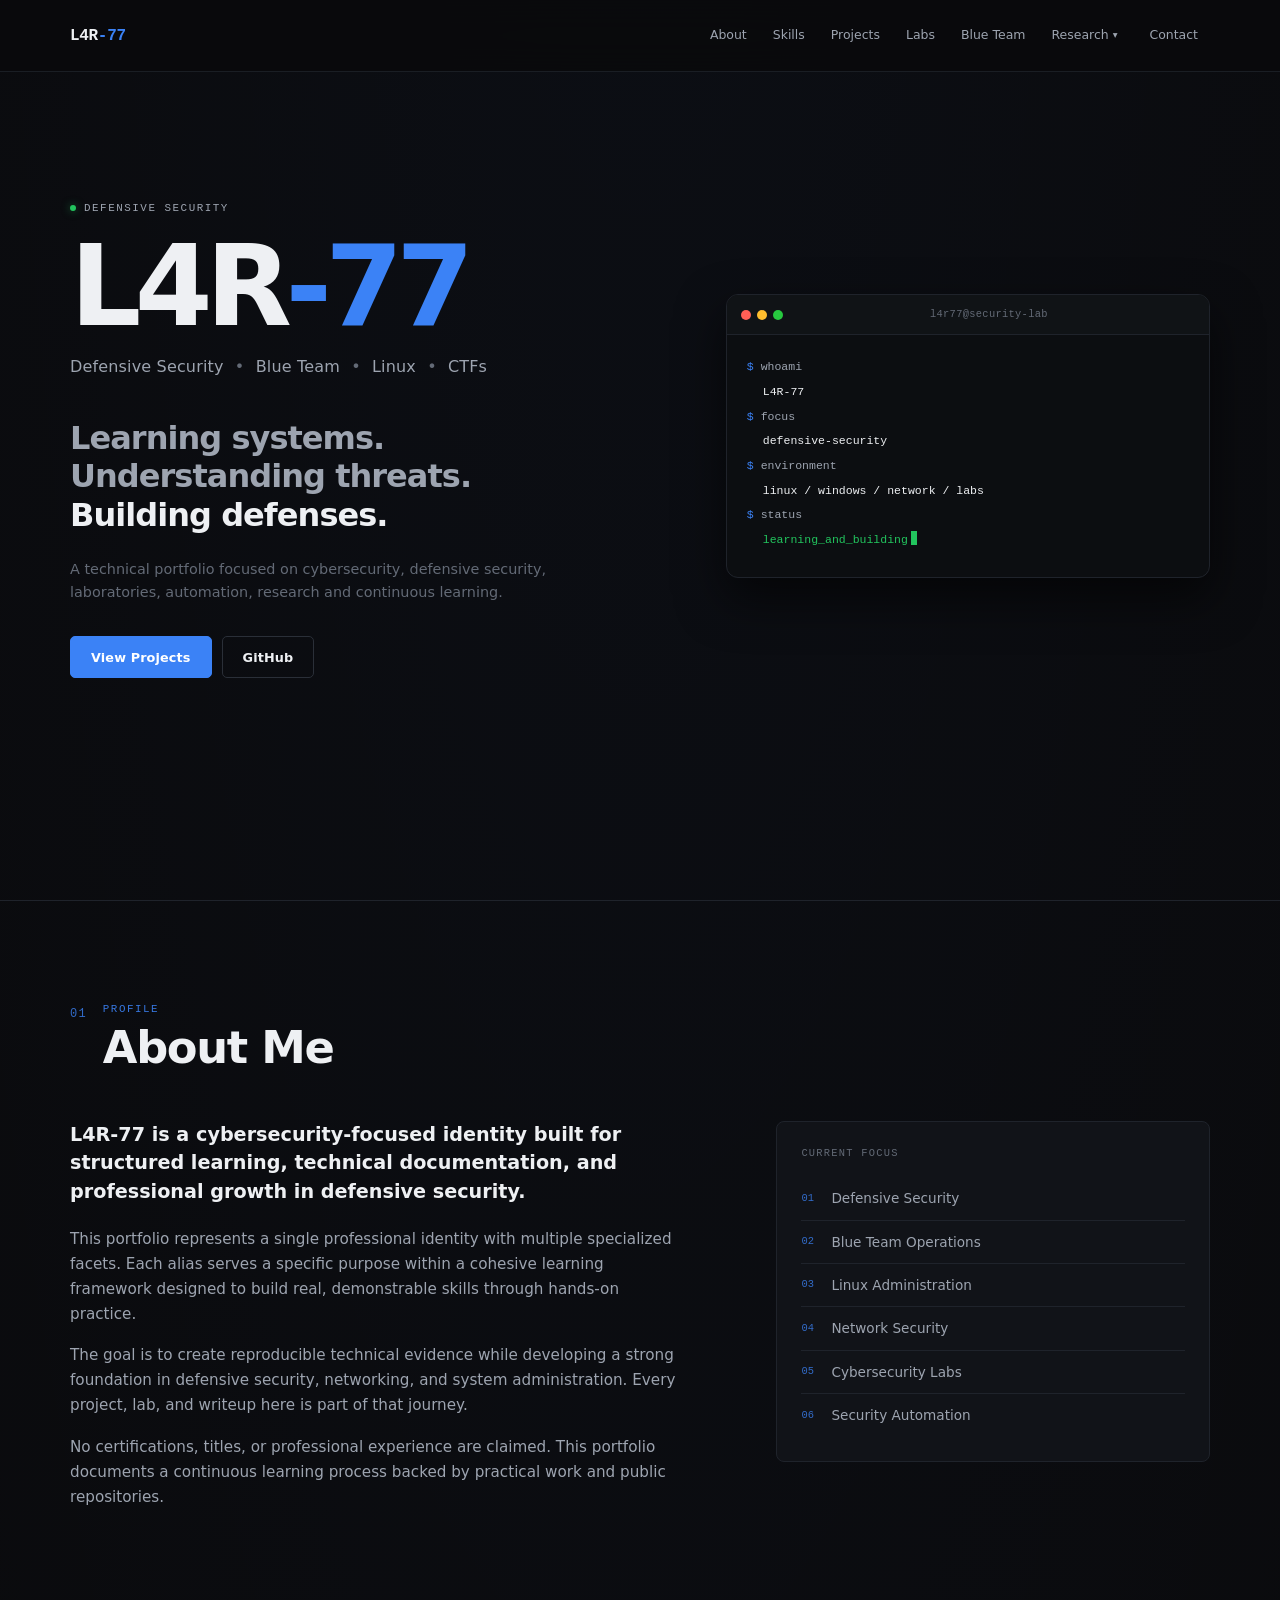
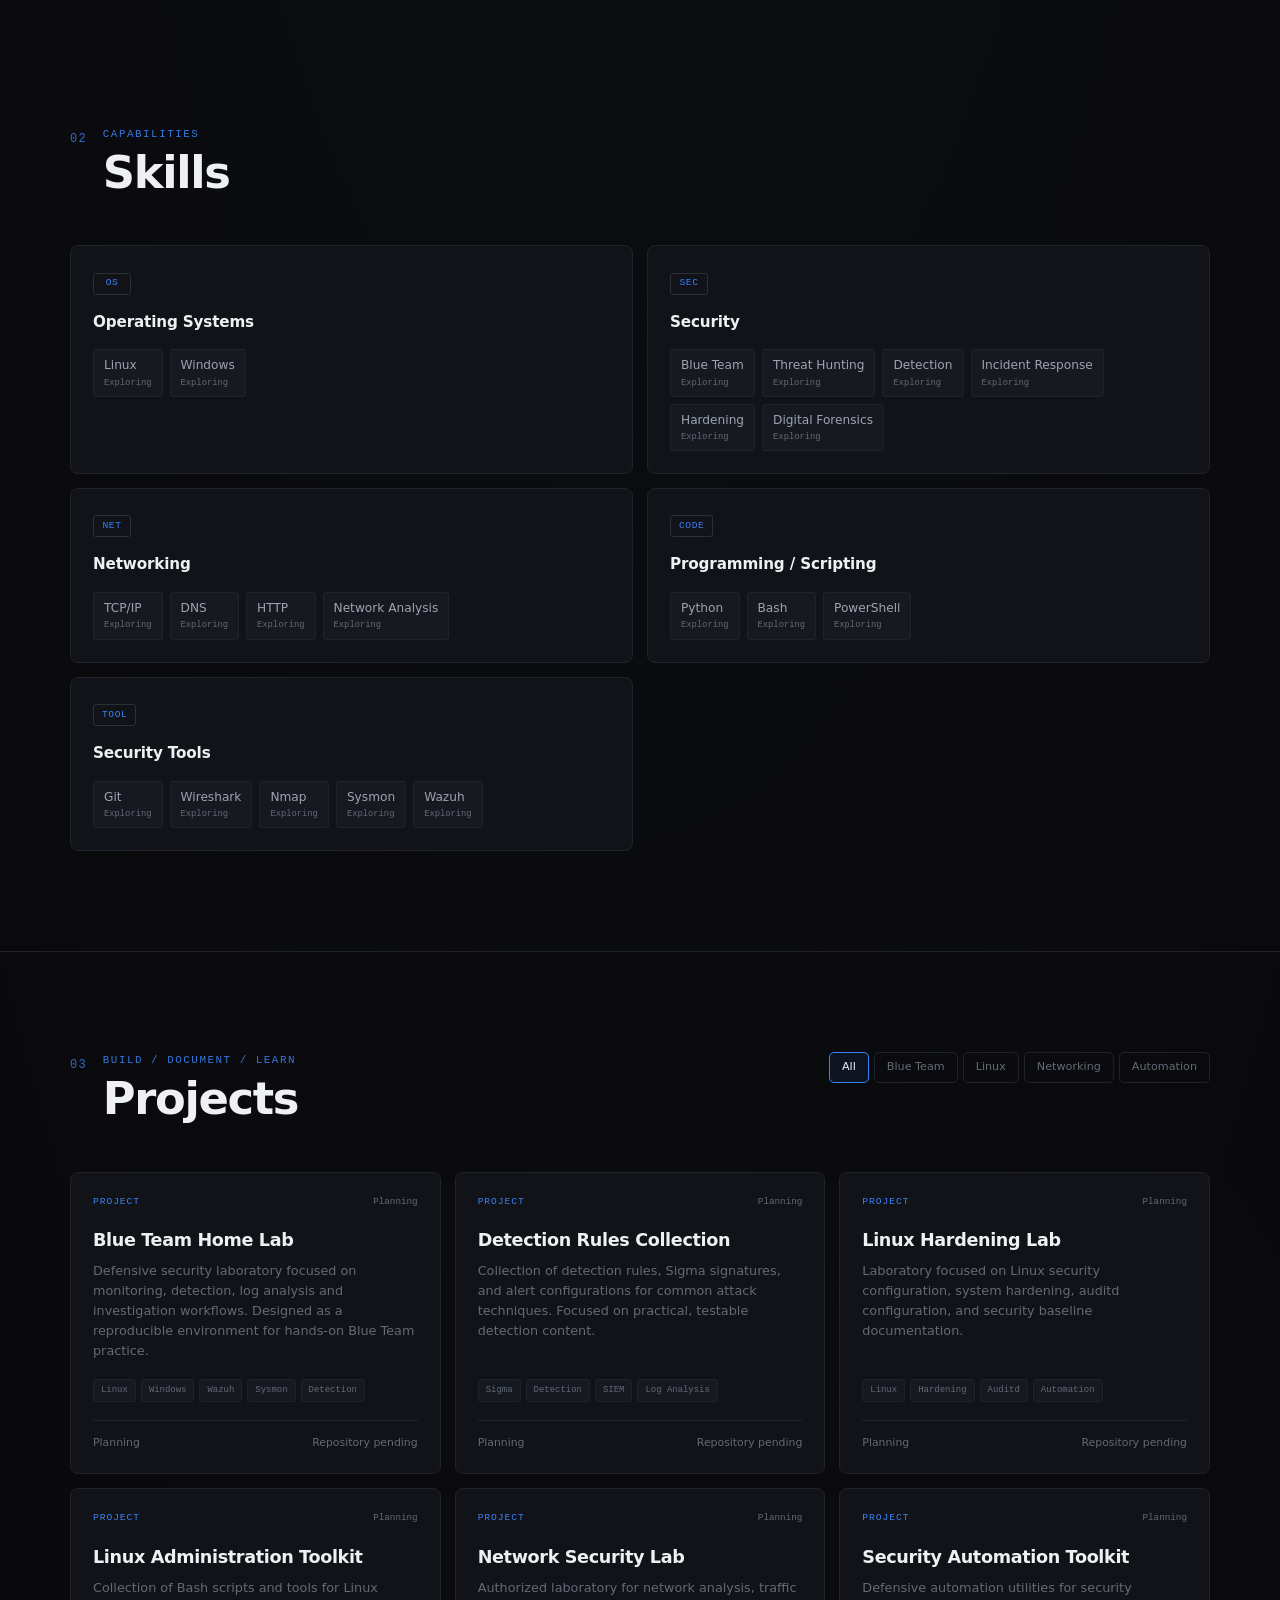
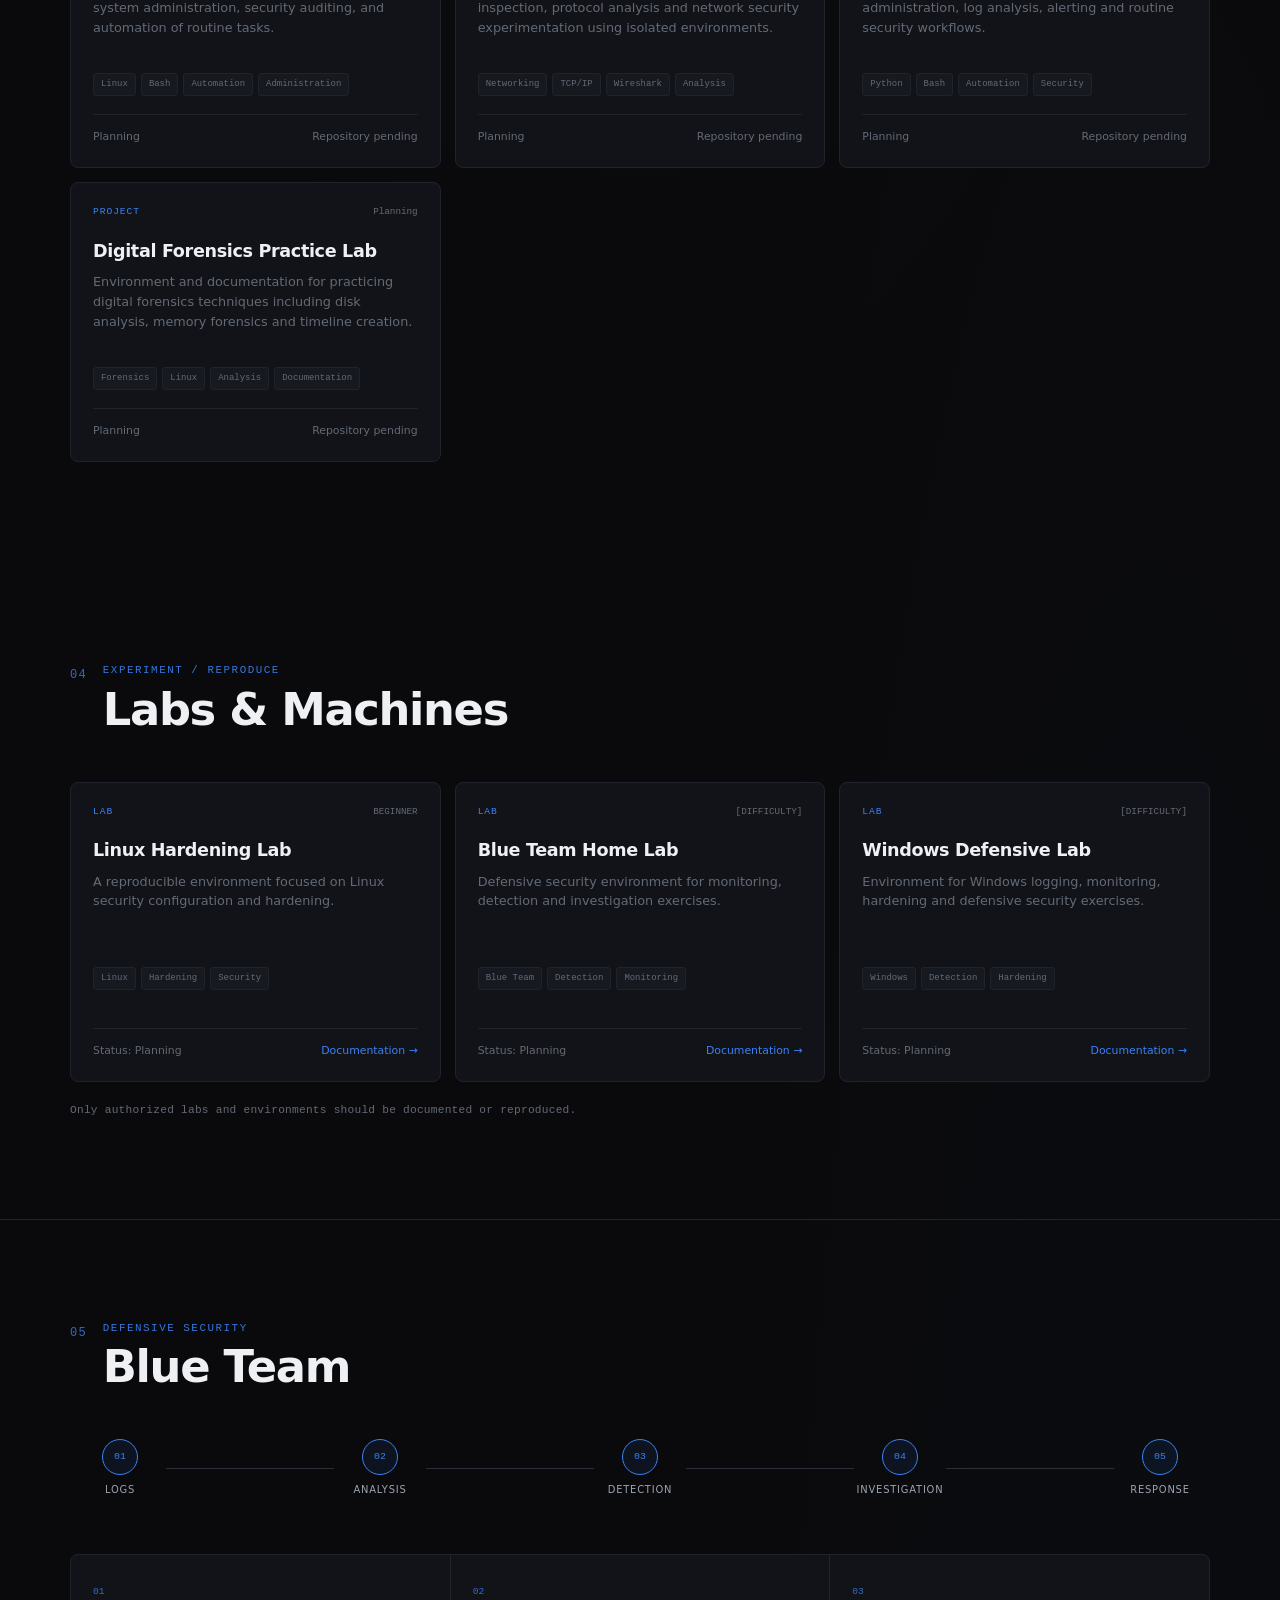
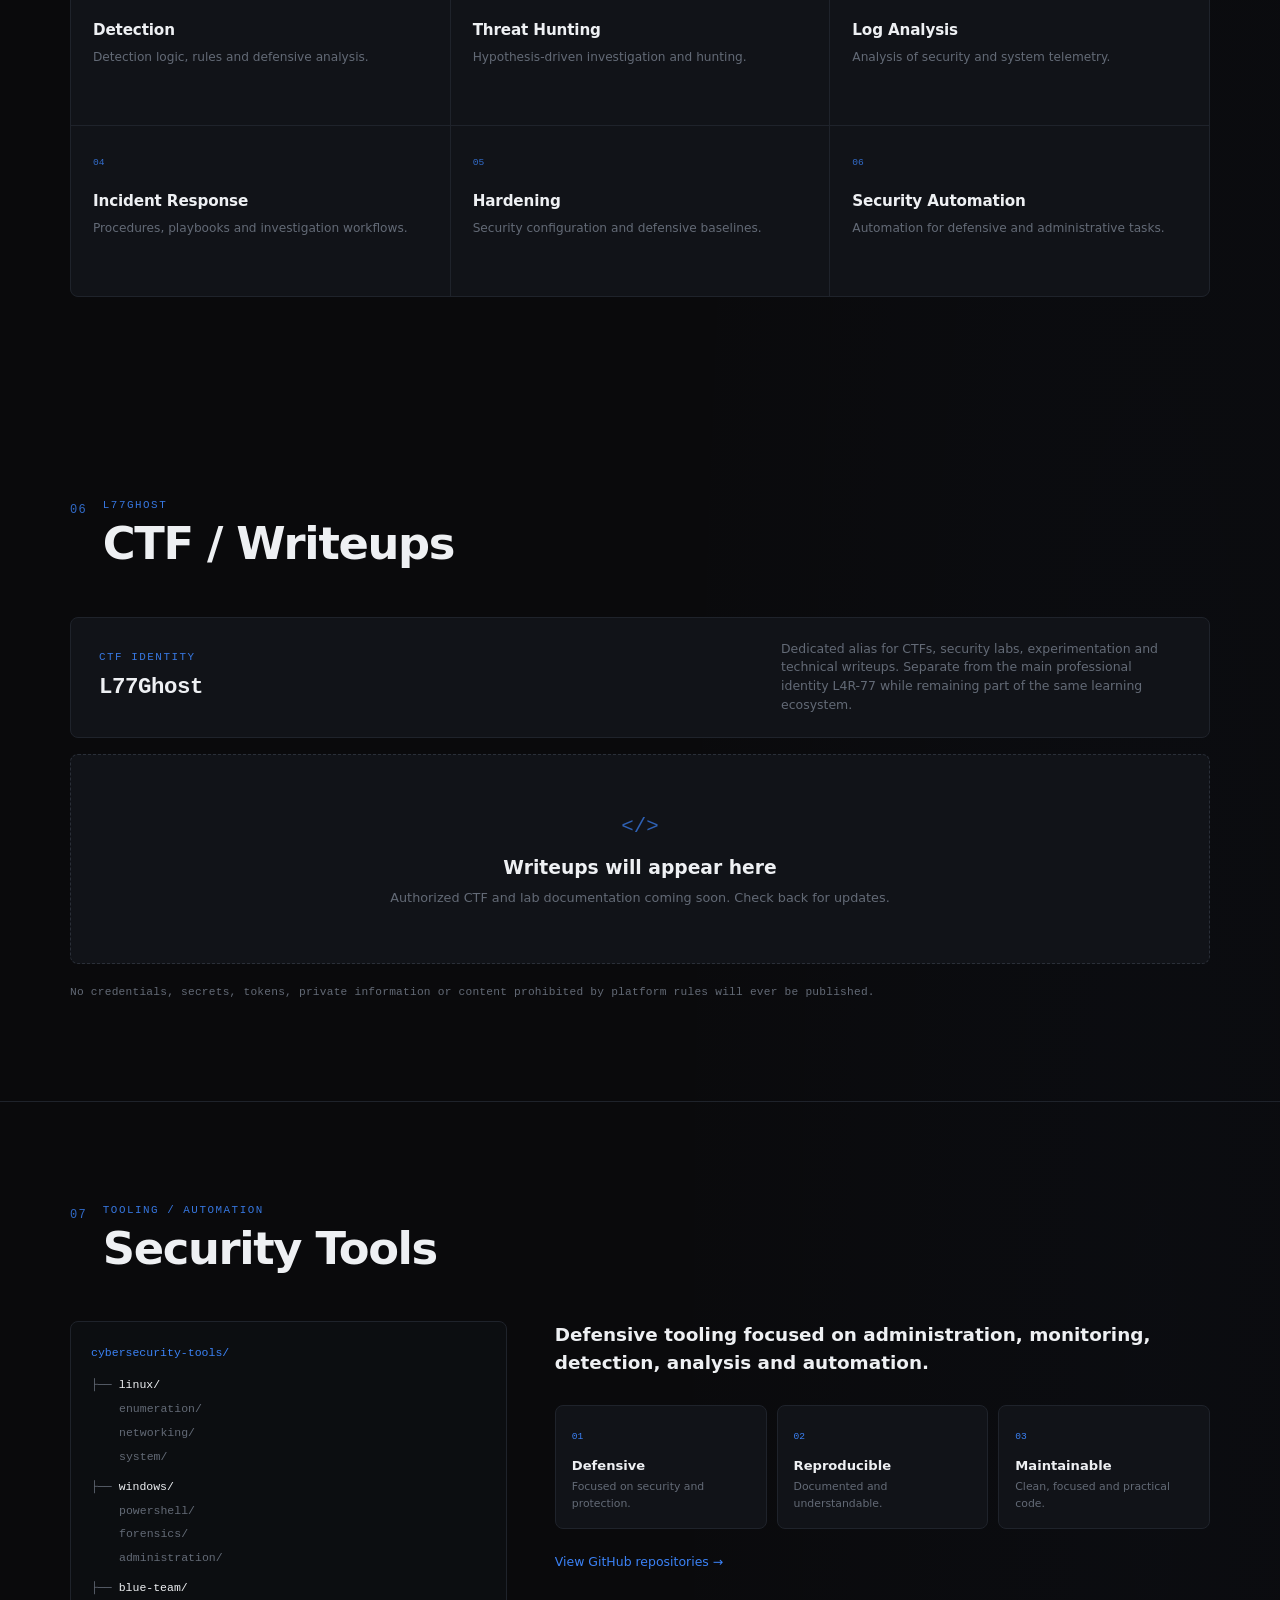
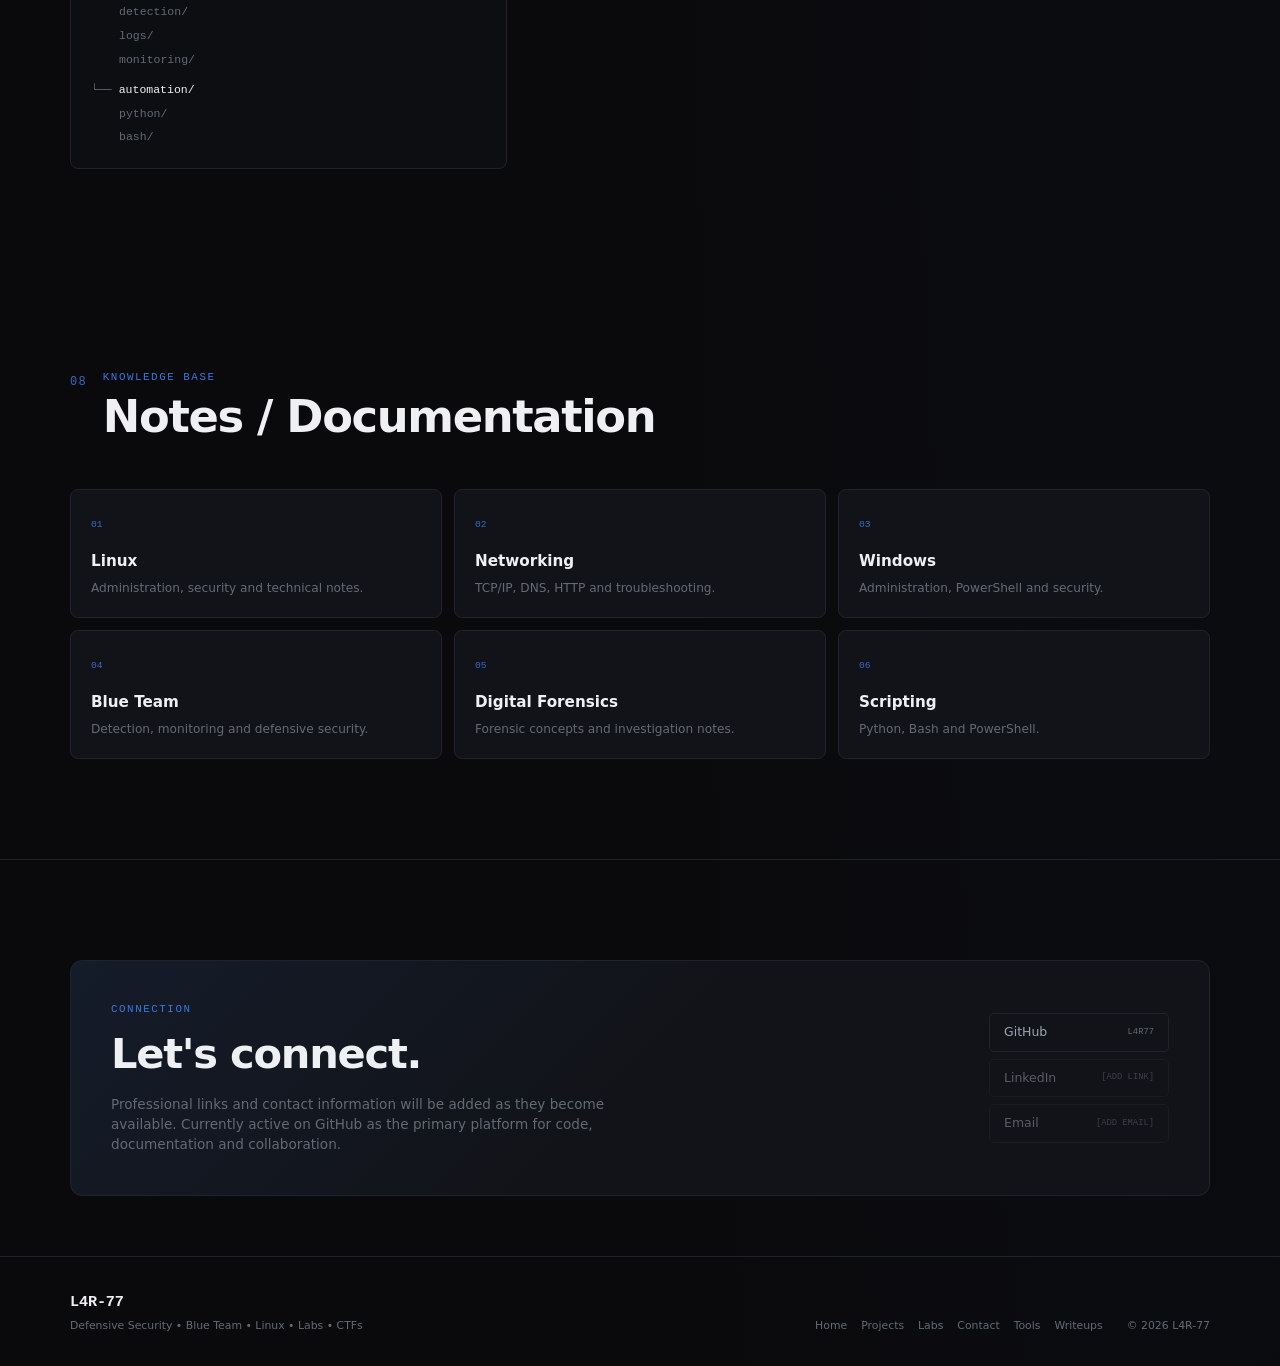
==== index.html @ 8f224a56 "Initial commit: L4R-77 cybersecurity portfolio - Professional dark-theme portfolio - Semantic HTML5 " ====
<!DOCTYPE html>
<html lang="en">
<head>
    <meta charset="UTF-8">

    <meta
        name="viewport"
        content="width=device-width, initial-scale=1.0"
    >

    <meta
        name="description"
        content="L4R-77 cybersecurity portfolio. Defensive Security, Blue Team, Linux, networking, cybersecurity labs, CTFs, automation and technical documentation."
    >

    <meta
        name="keywords"
        content="L4R-77, L4R77, cybersecurity, blue team, defensive security, Linux, networking, CTF, security labs, threat hunting, incident response"
    >

    <meta name="author" content="L4R-77">

    <meta name="robots" content="index, follow">

    <meta name="theme-color" content="#0a0a0c">

    <!-- Open Graph -->
    <meta property="og:type" content="website">
    <meta property="og:title" content="L4R-77 | Cybersecurity Portfolio">
    <meta
        property="og:description"
        content="Defensive Security • Blue Team • Linux • CTFs • Labs"
    >
    <meta property="og:url" content="https://L4R77.github.io">
    <meta property="og:site_name" content="L4R-77">

    <title>L4R-77 | Cybersecurity Portfolio</title>

    <link rel="canonical" href="https://L4R77.github.io">

    <link
        rel="stylesheet"
        href="css/style.css"
    >

    <link
        rel="icon"
        type="image/svg+xml"
        href="assets/favicon/favicon.svg"
    >
</head>

<body>

    <!-- Skip navigation -->
    <a
        class="skip-link"
        href="#main-content"
    >
        Skip to content
    </a>

    <!-- =========================
         NAVIGATION
    ========================== -->

    <header class="site-header">

        <nav
            class="navbar container"
            aria-label="Main navigation"
        >

            <a
                class="brand"
                href="#home"
                aria-label="L4R-77 home"
            >
                <span class="brand-mark">L4R</span><span class="brand-accent">-77</span>
            </a>

            <button
                class="menu-toggle"
                id="menu-toggle"
                type="button"
                aria-label="Open navigation menu"
                aria-expanded="false"
                aria-controls="primary-navigation"
            >
                <span></span>
                <span></span>
                <span></span>
            </button>

            <div
                class="nav-links"
                id="primary-navigation"
            >

                <a href="#about">About</a>
                <a href="#skills">Skills</a>
                <a href="#projects">Projects</a>
                <a href="#labs">Labs</a>
                <a href="#blue-team">Blue Team</a>

                <div class="nav-dropdown">

                    <button
                        type="button"
                        class="nav-dropdown-button"
                        aria-expanded="false"
                    >
                        Research
                        <span class="nav-dropdown-arrow" aria-hidden="true">▾</span>
                    </button>

                    <div class="nav-dropdown-menu">

                        <a href="#writeups">
                            CTF / Writeups
                        </a>

                        <a href="#tools">
                            Security Tools
                        </a>

                        <a href="#notes">
                            Notes
                        </a>

                    </div>

                </div>

                <a
                    class="nav-contact"
                    href="#contact"
                >
                    Contact
                </a>

            </div>

        </nav>

    </header>


    <main id="main-content">

        <!-- =========================
             HERO
        ========================== -->

        <section
            id="home"
            class="hero section"
        >

            <div class="container hero-grid">

                <div class="hero-content">

                    <div class="eyebrow">
                        <span class="status-dot"></span>
                        DEFENSIVE SECURITY
                    </div>

                    <h1>
                        L4R<span>-77</span>
                    </h1>

                    <p class="hero-role">
                        Defensive Security
                        <span>•</span>
                        Blue Team
                        <span>•</span>
                        Linux
                        <span>•</span>
                        CTFs
                    </p>

                    <div class="hero-statement">

                        <p>
                            Learning systems.
                        </p>

                        <p>
                            Understanding threats.
                        </p>

                        <p>
                            <strong>Building defenses.</strong>
                        </p>

                    </div>

                    <p class="hero-description">
                        A technical portfolio focused on cybersecurity,
                        defensive security, laboratories, automation,
                        research and continuous learning.
                    </p>

                    <div class="hero-actions">

                        <a
                            class="button button-primary"
                            href="#projects"
                        >
                            View Projects
                        </a>

                        <a
                            class="button button-secondary"
                            href="https://github.com/L4R77"
                            target="_blank"
                            rel="noopener noreferrer"
                        >
                            GitHub
                        </a>

                    </div>

                </div>


                <div class="hero-terminal">

                    <div class="terminal-window">

                        <div class="terminal-header">

                            <div class="terminal-dots">
                                <span></span>
                                <span></span>
                                <span></span>
                            </div>

                            <span class="terminal-title">
                                l4r77@security-lab
                            </span>

                        </div>

                        <div class="terminal-body">

                            <p>
                                <span class="terminal-prompt">$</span>
                                whoami
                            </p>

                            <p class="terminal-output">
                                L4R-77
                            </p>

                            <p>
                                <span class="terminal-prompt">$</span>
                                focus
                            </p>

                            <p class="terminal-output">
                                defensive-security
                            </p>

                            <p>
                                <span class="terminal-prompt">$</span>
                                environment
                            </p>

                            <p class="terminal-output">
                                linux / windows / network / labs
                            </p>

                            <p>
                                <span class="terminal-prompt">$</span>
                                status
                            </p>

                            <p class="terminal-output terminal-active">
                                learning_and_building<span class="cursor"></span>
                            </p>

                        </div>

                    </div>

                </div>

            </div>

        </section>


        <!-- =========================
             ABOUT
        ========================== -->

        <section
            id="about"
            class="section section-border"
        >

            <div class="container">

                <div class="section-heading">

                    <span class="section-number">
                        01
                    </span>

                    <div>
                        <span class="section-label">
                            PROFILE
                        </span>

                        <h2>
                            About Me
                        </h2>
                    </div>

                </div>


                <div class="about-grid">

                    <div class="about-content">

                        <p class="lead">
                            L4R-77 is a cybersecurity-focused identity
                            built for structured learning, technical
                            documentation, and professional growth in
                            defensive security.
                        </p>

                        <p>
                            This portfolio represents a single professional
                            identity with multiple specialized facets. Each
                            alias serves a specific purpose within a cohesive
                            learning framework designed to build real,
                            demonstrable skills through hands-on practice.
                        </p>

                        <p>
                            The goal is to create reproducible technical
                            evidence while developing a strong foundation
                            in defensive security, networking, and system
                            administration. Every project, lab, and writeup
                            here is part of that journey.
                        </p>

                        <p>
                            No certifications, titles, or professional
                            experience are claimed. This portfolio documents
                            a continuous learning process backed by practical
                            work and public repositories.
                        </p>

                    </div>


                    <div class="focus-panel">

                        <span class="panel-label">
                            CURRENT FOCUS
                        </span>

                        <ul class="focus-list">

                            <li>
                                <span>01</span>
                                Defensive Security
                            </li>

                            <li>
                                <span>02</span>
                                Blue Team Operations
                            </li>

                            <li>
                                <span>03</span>
                                Linux Administration
                            </li>

                            <li>
                                <span>04</span>
                                Network Security
                            </li>

                            <li>
                                <span>05</span>
                                Cybersecurity Labs
                            </li>

                            <li>
                                <span>06</span>
                                Security Automation
                            </li>

                        </ul>

                    </div>

                </div>

            </div>

        </section>


        <!-- =========================
             SKILLS
        ========================== -->

        <section
            id="skills"
            class="section"
        >

            <div class="container">

                <div class="section-heading">

                    <span class="section-number">
                        02
                    </span>

                    <div>
                        <span class="section-label">
                            CAPABILITIES
                        </span>

                        <h2>
                            Skills
                        </h2>
                    </div>

                </div>


                <div class="skills-grid">

                    <article class="skill-category">

                        <span class="skill-icon">
                            OS
                        </span>

                        <h3>
                            Operating Systems
                        </h3>

                        <div class="skill-tags">

                            <span class="skill-tag">
                                Linux
                                <small>Exploring</small>
                            </span>

                            <span class="skill-tag">
                                Windows
                                <small>Exploring</small>
                            </span>

                        </div>

                    </article>


                    <article class="skill-category">

                        <span class="skill-icon">
                            SEC
                        </span>

                        <h3>
                            Security
                        </h3>

                        <div class="skill-tags">

                            <span class="skill-tag">
                                Blue Team
                                <small>Exploring</small>
                            </span>

                            <span class="skill-tag">
                                Threat Hunting
                                <small>Exploring</small>
                            </span>

                            <span class="skill-tag">
                                Detection
                                <small>Exploring</small>
                            </span>

                            <span class="skill-tag">
                                Incident Response
                                <small>Exploring</small>
                            </span>

                            <span class="skill-tag">
                                Hardening
                                <small>Exploring</small>
                            </span>

                            <span class="skill-tag">
                                Digital Forensics
                                <small>Exploring</small>
                            </span>

                        </div>

                    </article>


                    <article class="skill-category">

                        <span class="skill-icon">
                            NET
                        </span>

                        <h3>
                            Networking
                        </h3>

                        <div class="skill-tags">

                            <span class="skill-tag">
                                TCP/IP
                                <small>Exploring</small>
                            </span>

                            <span class="skill-tag">
                                DNS
                                <small>Exploring</small>
                            </span>

                            <span class="skill-tag">
                                HTTP
                                <small>Exploring</small>
                            </span>

                            <span class="skill-tag">
                                Network Analysis
                                <small>Exploring</small>
                            </span>

                        </div>

                    </article>


                    <article class="skill-category">

                        <span class="skill-icon">
                            CODE
                        </span>

                        <h3>
                            Programming / Scripting
                        </h3>

                        <div class="skill-tags">

                            <span class="skill-tag">
                                Python
                                <small>Exploring</small>
                            </span>

                            <span class="skill-tag">
                                Bash
                                <small>Exploring</small>
                            </span>

                            <span class="skill-tag">
                                PowerShell
                                <small>Exploring</small>
                            </span>

                        </div>

                    </article>


                    <article class="skill-category">

                        <span class="skill-icon">
                            TOOL
                        </span>

                        <h3>
                            Security Tools
                        </h3>

                        <div class="skill-tags">

                            <span class="skill-tag">
                                Git
                                <small>Exploring</small>
                            </span>

                            <span class="skill-tag">
                                Wireshark
                                <small>Exploring</small>
                            </span>

                            <span class="skill-tag">
                                Nmap
                                <small>Exploring</small>
                            </span>

                            <span class="skill-tag">
                                Sysmon
                                <small>Exploring</small>
                            </span>

                            <span class="skill-tag">
                                Wazuh
                                <small>Exploring</small>
                            </span>

                        </div>

                    </article>

                </div>

            </div>

        </section>


        <!-- =========================
             PROJECTS
        ========================== -->

        <section
            id="projects"
            class="section section-border"
        >

            <div class="container">

                <div class="section-heading section-heading-row">

                    <div class="section-heading-main">

                        <span class="section-number">
                            03
                        </span>

                        <div>
                            <span class="section-label">
                                BUILD / DOCUMENT / LEARN
                            </span>

                            <h2>
                                Projects
                            </h2>
                        </div>

                    </div>

                    <div
                        class="project-filters"
                        role="group"
                        aria-label="Project filters"
                    >

                        <button
                            class="filter-button active"
                            data-filter="all"
                            type="button"
                        >
                            All
                        </button>

                        <button
                            class="filter-button"
                            data-filter="blue-team"
                            type="button"
                        >
                            Blue Team
                        </button>

                        <button
                            class="filter-button"
                            data-filter="linux"
                            type="button"
                        >
                            Linux
                        </button>

                        <button
                            class="filter-button"
                            data-filter="networking"
                            type="button"
                        >
                            Networking
                        </button>

                        <button
                            class="filter-button"
                            data-filter="automation"
                            type="button"
                        >
                            Automation
                        </button>

                    </div>

                </div>


                <div
                    class="projects-grid"
                    id="projects-grid"
                >

                    <!-- Projects are loaded from data/projects.js -->

                </div>

            </div>

        </section>


        <!-- =========================
             LABS
        ========================== -->

        <section
            id="labs"
            class="section"
        >

            <div class="container">

                <div class="section-heading">

                    <span class="section-number">
                        04
                    </span>

                    <div>
                        <span class="section-label">
                            EXPERIMENT / REPRODUCE
                        </span>

                        <h2>
                            Labs & Machines
                        </h2>

                    </div>

                </div>


                <div class="labs-grid">

                    <article class="lab-card">

                        <div class="card-top">

                            <span class="card-type">
                                LAB
                            </span>

                            <span class="difficulty">
                                BEGINNER
                            </span>

                        </div>

                        <h3>
                            Linux Hardening Lab
                        </h3>

                        <p>
                            A reproducible environment focused on
                            Linux security configuration and hardening.
                        </p>

                        <div class="card-meta">

                            <span>Linux</span>
                            <span>Hardening</span>
                            <span>Security</span>

                        </div>

                        <div class="card-footer">

                            <span>
                                Status: Planning
                            </span>

                            <a
                                href="#contact"
                                aria-label="Linux Hardening Lab documentation placeholder"
                            >
                                Documentation →
                            </a>

                        </div>

                    </article>


                    <article class="lab-card">

                        <div class="card-top">

                            <span class="card-type">
                                LAB
                            </span>

                            <span class="difficulty">
                                [DIFFICULTY]
                            </span>

                        </div>

                        <h3>
                            Blue Team Home Lab
                        </h3>

                        <p>
                            Defensive security environment for monitoring,
                            detection and investigation exercises.
                        </p>

                        <div class="card-meta">

                            <span>Blue Team</span>
                            <span>Detection</span>
                            <span>Monitoring</span>

                        </div>

                        <div class="card-footer">

                            <span>
                                Status: Planning
                            </span>

                            <a
                                href="#contact"
                                aria-label="Blue Team Home Lab documentation placeholder"
                            >
                                Documentation →
                            </a>

                        </div>

                    </article>


                    <article class="lab-card">

                        <div class="card-top">

                            <span class="card-type">
                                LAB
                            </span>

                            <span class="difficulty">
                                [DIFFICULTY]
                            </span>

                        </div>

                        <h3>
                            Windows Defensive Lab
                        </h3>

                        <p>
                            Environment for Windows logging, monitoring,
                            hardening and defensive security exercises.
                        </p>

                        <div class="card-meta">

                            <span>Windows</span>
                            <span>Detection</span>
                            <span>Hardening</span>

                        </div>

                        <div class="card-footer">

                            <span>
                                Status: Planning
                            </span>

                            <a
                                href="#contact"
                                aria-label="Windows Defensive Lab documentation placeholder"
                            >
                                Documentation →
                            </a>

                        </div>

                    </article>

                </div>

                <p class="section-note">
                    Only authorized labs and environments should be
                    documented or reproduced.
                </p>

            </div>

        </section>


        <!-- =========================
             BLUE TEAM
        ========================== -->

        <section
            id="blue-team"
            class="section section-border"
        >

            <div class="container">

                <div class="section-heading">

                    <span class="section-number">
                        05
                    </span>

                    <div>
                        <span class="section-label">
                            DEFENSIVE SECURITY
                        </span>

                        <h2>
                            Blue Team
                        </h2>

                    </div>

                </div>


                <div class="blue-team-flow">

                    <div class="flow-step">
                        <span>01</span>
                        <strong>LOGS</strong>
                    </div>

                    <div class="flow-line"></div>

                    <div class="flow-step">
                        <span>02</span>
                        <strong>ANALYSIS</strong>
                    </div>

                    <div class="flow-line"></div>

                    <div class="flow-step">
                        <span>03</span>
                        <strong>DETECTION</strong>
                    </div>

                    <div class="flow-line"></div>

                    <div class="flow-step">
                        <span>04</span>
                        <strong>INVESTIGATION</strong>
                    </div>

                    <div class="flow-line"></div>

                    <div class="flow-step">
                        <span>05</span>
                        <strong>RESPONSE</strong>
                    </div>

                </div>


                <div class="blue-team-grid">

                    <article class="security-domain">
                        <span>01</span>
                        <h3>Detection</h3>
                        <p>
                            Detection logic, rules and defensive analysis.
                        </p>
                    </article>

                    <article class="security-domain">
                        <span>02</span>
                        <h3>Threat Hunting</h3>
                        <p>
                            Hypothesis-driven investigation and hunting.
                        </p>
                    </article>

                    <article class="security-domain">
                        <span>03</span>
                        <h3>Log Analysis</h3>
                        <p>
                            Analysis of security and system telemetry.
                        </p>
                    </article>

                    <article class="security-domain">
                        <span>04</span>
                        <h3>Incident Response</h3>
                        <p>
                            Procedures, playbooks and investigation workflows.
                        </p>
                    </article>

                    <article class="security-domain">
                        <span>05</span>
                        <h3>Hardening</h3>
                        <p>
                            Security configuration and defensive baselines.
                        </p>
                    </article>

                    <article class="security-domain">
                        <span>06</span>
                        <h3>Security Automation</h3>
                        <p>
                            Automation for defensive and administrative tasks.
                        </p>
                    </article>

                </div>

            </div>

        </section>


        <!-- =========================
             WRITEUPS
        ========================== -->

        <section
            id="writeups"
            class="section"
        >

            <div class="container">

                <div class="section-heading">

                    <span class="section-number">
                        06
                    </span>

                    <div>
                        <span class="section-label">
                            L77GHOST
                        </span>

                        <h2>
                            CTF / Writeups
                        </h2>

                    </div>

                </div>


                <div class="identity-banner">

                    <div>

                        <span class="section-label">
                            CTF IDENTITY
                        </span>

                        <h3>
                            L77Ghost
                        </h3>

                    </div>

                    <p>
                        Dedicated alias for CTFs, security labs,
                        experimentation and technical writeups.
                        Separate from the main professional identity
                        L4R-77 while remaining part of the same
                        learning ecosystem.
                    </p>

                </div>


                <div class="writeup-placeholder">

                    <span class="placeholder-icon">
                        &lt;/&gt;
                    </span>

                    <h3>
                        Writeups will appear here
                    </h3>

                    <p>
                        Authorized CTF and lab documentation
                        coming soon. Check back for updates.
                    </p>

                </div>

                <p class="section-note">
                    No credentials, secrets, tokens, private information
                    or content prohibited by platform rules will ever
                    be published.
                </p>

            </div>

        </section>


        <!-- =========================
             SECURITY TOOLS
        ========================== -->

        <section
            id="tools"
            class="section section-border"
        >

            <div class="container">

                <div class="section-heading">

                    <span class="section-number">
                        07
                    </span>

                    <div>
                        <span class="section-label">
                            TOOLING / AUTOMATION
                        </span>

                        <h2>
                            Security Tools
                        </h2>

                    </div>

                </div>


                <div class="tools-layout">

                    <div class="tools-tree">

                        <div class="tree-root">
                            cybersecurity-tools/
                        </div>

                        <div class="tree-item">
                            <span>├──</span>
                            linux/
                        </div>

                        <div class="tree-subitem">
                            enumeration/
                        </div>

                        <div class="tree-subitem">
                            networking/
                        </div>

                        <div class="tree-subitem">
                            system/
                        </div>

                        <div class="tree-item">
                            <span>├──</span>
                            windows/
                        </div>

                        <div class="tree-subitem">
                            powershell/
                        </div>

                        <div class="tree-subitem">
                            forensics/
                        </div>

                        <div class="tree-subitem">
                            administration/
                        </div>

                        <div class="tree-item">
                            <span>├──</span>
                            blue-team/
                        </div>

                        <div class="tree-subitem">
                            detection/
                        </div>

                        <div class="tree-subitem">
                            logs/
                        </div>

                        <div class="tree-subitem">
                            monitoring/
                        </div>

                        <div class="tree-item">
                            <span>└──</span>
                            automation/
                        </div>

                        <div class="tree-subitem">
                            python/
                        </div>

                        <div class="tree-subitem">
                            bash/
                        </div>

                    </div>


                    <div class="tools-content">

                        <p class="lead">
                            Defensive tooling focused on
                            administration, monitoring, detection,
                            analysis and automation.
                        </p>

                        <div class="tool-principles">

                            <div>
                                <span>01</span>
                                <strong>Defensive</strong>
                                <p>
                                    Focused on security and protection.
                                </p>
                            </div>

                            <div>
                                <span>02</span>
                                <strong>Reproducible</strong>
                                <p>
                                    Documented and understandable.
                                </p>
                            </div>

                            <div>
                                <span>03</span>
                                <strong>Maintainable</strong>
                                <p>
                                    Clean, focused and practical code.
                                </p>
                            </div>

                        </div>

                        <a
                            class="text-link"
                            href="https://github.com/L4R77"
                            target="_blank"
                            rel="noopener noreferrer"
                        >
                            View GitHub repositories →
                        </a>

                    </div>

                </div>

            </div>

        </section>


        <!-- =========================
             NOTES
        ========================== -->

        <section
            id="notes"
            class="section"
        >

            <div class="container">

                <div class="section-heading">

                    <span class="section-number">
                        08
                    </span>

                    <div>
                        <span class="section-label">
                            KNOWLEDGE BASE
                        </span>

                        <h2>
                            Notes / Documentation
                        </h2>

                    </div>

                </div>


                <div class="notes-grid">

                    <article class="note-category">
                        <span>01</span>
                        <h3>Linux</h3>
                        <p>
                            Administration, security and technical notes.
                        </p>
                    </article>

                    <article class="note-category">
                        <span>02</span>
                        <h3>Networking</h3>
                        <p>
                            TCP/IP, DNS, HTTP and troubleshooting.
                        </p>
                    </article>

                    <article class="note-category">
                        <span>03</span>
                        <h3>Windows</h3>
                        <p>
                            Administration, PowerShell and security.
                        </p>
                    </article>

                    <article class="note-category">
                        <span>04</span>
                        <h3>Blue Team</h3>
                        <p>
                            Detection, monitoring and defensive security.
                        </p>
                    </article>

                    <article class="note-category">
                        <span>05</span>
                        <h3>Digital Forensics</h3>
                        <p>
                            Forensic concepts and investigation notes.
                        </p>
                    </article>

                    <article class="note-category">
                        <span>06</span>
                        <h3>Scripting</h3>
                        <p>
                            Python, Bash and PowerShell.
                        </p>
                    </article>

                </div>

            </div>

        </section>


        <!-- =========================
             CONTACT
        ========================== -->

        <section
            id="contact"
            class="section section-border contact-section"
        >

            <div class="container">

                <div class="contact-card">

                    <div>

                        <span class="section-label">
                            CONNECTION
                        </span>

                        <h2>
                            Let's connect.
                        </h2>

                        <p>
                            Professional links and contact information
                            will be added as they become available.
                            Currently active on GitHub as the primary
                            platform for code, documentation and
                            collaboration.
                        </p>

                    </div>


                    <div class="contact-links">

                        <a
                            href="https://github.com/L4R77"
                            target="_blank"
                            rel="noopener noreferrer"
                        >
                            GitHub
                            <small>L4R77</small>
                        </a>

                        <a
                            href="#"
                            class="placeholder-link"
                            aria-label="LinkedIn placeholder"
                        >
                            LinkedIn
                            <small>[ADD LINK]</small>
                        </a>

                        <a
                            href="#"
                            class="placeholder-link"
                            aria-label="Email placeholder"
                        >
                            Email
                            <small>[ADD EMAIL]</small>
                        </a>

                    </div>

                </div>

            </div>

        </section>

    </main>


    <!-- =========================
         FOOTER
    ========================== -->

    <footer class="site-footer">

        <div class="container footer-content">

            <div>

                <span class="footer-brand">
                    L4R-77
                </span>

                <p>
                    Defensive Security • Blue Team • Linux • Labs • CTFs
                </p>

            </div>

            <div class="footer-links">

                <a href="#home">Home</a>
                <a href="#projects">Projects</a>
                <a href="#labs">Labs</a>
                <a href="#contact">Contact</a>
                <a
                    href="https://github.com/L4R77/cybersecurity-tools"
                    target="_blank"
                    rel="noopener noreferrer"
                >
                    Tools
                </a>
                <a
                    href="https://github.com/L4R77/ctf-writeups"
                    target="_blank"
                    rel="noopener noreferrer"
                >
                    Writeups
                </a>

            </div>

            <p class="copyright">
                © <span id="current-year"></span> L4R-77
            </p>

        </div>

    </footer>


    <script src="data/projects.js"></script>
    <script src="js/script.js"></script>

</body>
</html>
---- css/style.css ----
/* =========================================================
   L4R-77 CYBERSECURITY PORTFOLIO
   Main stylesheet — Phase 2 Refined
   Professional • Technical • Minimal • Accessible
========================================================= */


/* =========================================================
   CUSTOM PROPERTIES
========================================================= */

:root {

    /* Background */
    --bg: #0a0a0c;
    --bg-alt: #0d0f12;

    /* Surfaces */
    --surface: #111318;
    --surface-2: #161920;
    --surface-3: #1a1e25;

    /* Borders */
    --border: #1f232b;
    --border-light: #2a2f38;
    --border-hover: #353b47;

    /* Text */
    --text: #eef0f3;
    --text-secondary: #9da4b0;
    --text-muted: #636a76;

    /* Accent — Blue Electric */
    --accent: #3b82f6;
    --accent-hover: #60a5fa;
    --accent-muted: rgba(59, 130, 246, 0.08);
    --accent-glow: rgba(59, 130, 246, 0.15);

    /* Semantic Colors */
    --success: #22c55e;
    --success-glow: rgba(34, 197, 94, 0.12);
    --warning: #f59e0b;
    --danger: #ef4444;

    /* Typography */
    --font-sans: "Inter", ui-sans-serif, system-ui, -apple-system, BlinkMacSystemFont, "Segoe UI", sans-serif;
    --font-mono: "JetBrains Mono", "SFMono-Regular", Consolas, "Liberation Mono", monospace;

    /* Sizing */
    --max-width: 1140px;
    --navbar-height: 72px;

    /* Border Radius — Tighter for technical feel */
    --radius-xs: 3px;
    --radius-sm: 5px;
    --radius-md: 8px;
    --radius-lg: 12px;
    --radius-xl: 16px;

    /* Transitions */
    --transition-fast: 120ms ease;
    --transition-base: 180ms ease;
    --transition-slow: 250ms ease;

    /* Shadows */
    --shadow-sm: 0 1px 2px rgba(0, 0, 0, 0.3);
    --shadow-md: 0 4px 12px rgba(0, 0, 0, 0.4);
    --shadow-lg: 0 12px 32px rgba(0, 0, 0, 0.5);
    --shadow-xl: 0 20px 48px rgba(0, 0, 0, 0.6);

}


/* =========================================================
   RESET & BASE
========================================================= */

*,
*::before,
*::after {
    box-sizing: border-box;
    margin: 0;
    padding: 0;
}

html {
    scroll-behavior: smooth;
    scroll-padding-top: calc(var(--navbar-height) + 20px);
    -webkit-text-size-adjust: 100%;
}

body {
    min-height: 100vh;

    background:
        radial-gradient(
            ellipse 80% 60% at 50% -10%,
            rgba(59, 130, 246, 0.04),
            transparent
        ),
        radial-gradient(
            ellipse 40% 50% at 90% 80%,
            rgba(59, 130, 246, 0.02),
            transparent
        ),
        var(--bg);

    color: var(--text);

    font-family: var(--font-sans);
    font-size: 16px;
    line-height: 1.5;
    font-weight: 400;

    -webkit-font-smoothing: antialiased;
    -moz-osx-font-smoothing: grayscale;

    overflow-x: hidden;
}

img,
svg {
    display: block;
    max-width: 100%;
    height: auto;
}

a {
    color: inherit;
    text-decoration: none;
}

button {
    font: inherit;
    cursor: pointer;
}

ul,
ol {
    list-style: none;
}

::selection {
    background: var(--accent);
    color: #ffffff;
}


/* =========================================================
   CUSTOM SCROLLBAR
========================================================= */

::-webkit-scrollbar {
    width: 6px;
}

::-webkit-scrollbar-track {
    background: var(--bg);
}

::-webkit-scrollbar-thumb {
    background: var(--border-light);
    border-radius: 3px;
}

::-webkit-scrollbar-thumb:hover {
    background: var(--text-muted);
}


/* =========================================================
   FOCUS & ACCESSIBILITY
========================================================= */

.skip-link {
    position: fixed;
    top: -60px;
    left: 16px;
    z-index: 9999;

    padding: 10px 16px;

    background: var(--accent);
    color: #ffffff;

    border-radius: var(--radius-sm);

    font-size: 0.8rem;
    font-weight: 500;

    transition: top var(--transition-fast);
}

.skip-link:focus {
    top: 16px;
}

:focus-visible {
    outline: 2px solid var(--accent);
    outline-offset: 3px;
}

/* Remove focus outline for mouse users, keep for keyboard */
:focus:not(:focus-visible) {
    outline: none;
}


/* =========================================================
   LAYOUT HELPERS
========================================================= */

.container {
    width: min(calc(100% - 48px), var(--max-width));
    margin-inline: auto;
}

.section {
    padding: 100px 0;
}

.section-border {
    border-top: 1px solid var(--border);
}


/* =========================================================
   SECTION HEADINGS
========================================================= */

.section-heading {
    display: flex;
    align-items: flex-start;
    gap: 16px;
    margin-bottom: 48px;
}

.section-heading-row {
    justify-content: space-between;
    align-items: flex-start;
}

.section-heading-main {
    display: flex;
    align-items: flex-start;
    gap: 16px;
}

.section-number {
    color: var(--accent);
    font-family: var(--font-mono);
    font-size: 0.75rem;
    font-weight: 500;
    letter-spacing: 0.1em;
    padding-top: 4px;
    opacity: 0.8;
}

.section-label {
    display: block;
    margin-bottom: 6px;
    color: var(--accent);
    font-family: var(--font-mono);
    font-size: 0.68rem;
    font-weight: 500;
    letter-spacing: 0.14em;
    text-transform: uppercase;
    opacity: 0.9;
}

.section-heading h2 {
    font-size: clamp(1.8rem, 4vw, 2.8rem);
    font-weight: 700;
    line-height: 1.1;
    letter-spacing: -0.03em;
}

.section-note {
    margin-top: 20px;
    color: var(--text-muted);
    font-family: var(--font-mono);
    font-size: 0.7rem;
    letter-spacing: 0.02em;
}


/* =========================================================
   NAVBAR
========================================================= */

.site-header {
    position: fixed;
    top: 0;
    left: 0;
    right: 0;
    z-index: 1000;

    height: var(--navbar-height);

    background: rgba(10, 10, 12, 0.85);
    border-bottom: 1px solid rgba(31, 35, 43, 0.8);

    backdrop-filter: blur(16px);
    -webkit-backdrop-filter: blur(16px);
}

.navbar {
    height: 100%;
    display: flex;
    align-items: center;
    justify-content: space-between;
}

/* Brand */
.brand {
    font-family: var(--font-mono);
    font-size: 1rem;
    font-weight: 700;
    letter-spacing: -0.02em;
    transition: opacity var(--transition-fast);
}

.brand:hover {
    opacity: 0.85;
}

.brand-mark {
    color: var(--text);
}

.brand-accent {
    color: var(--accent);
}

/* Nav Links */
.nav-links {
    display: flex;
    align-items: center;
    gap: 2px;
}

.nav-links > a,
.nav-dropdown-button {
    padding: 7px 12px;
    border: 0;
    background: transparent;
    color: var(--text-secondary);
    font-size: 0.78rem;
    font-weight: 450;
    border-radius: var(--radius-sm);
    transition:
        color var(--transition-fast),
        background var(--transition-fast);
}

.nav-links > a:hover,
.nav-dropdown-button:hover {
    color: var(--text);
    background: rgba(255, 255, 255, 0.03);
}

.nav-contact {
    margin-left: 6px;
    padding: 7px 14px;
    border: 1px solid var(--border-light);
    border-radius: var(--radius-sm);
    transition:
        border-color var(--transition-fast),
        color var(--transition-fast);
}

.nav-contact:hover {
    border-color: var(--accent);
}

/* Dropdown */
.nav-dropdown {
    position: relative;
}

.nav-dropdown-button {
    display: flex;
    align-items: center;
    gap: 4px;
}

.nav-dropdown-arrow {
    display: inline-block;
    font-size: 0.6rem;
    transition: transform var(--transition-fast);
}

.nav-dropdown.open .nav-dropdown-arrow {
    transform: rotate(180deg);
}

.nav-dropdown-menu {
    position: absolute;
    top: calc(100% + 8px);
    right: 0;
    min-width: 200px;
    padding: 6px;
    background: var(--surface);
    border: 1px solid var(--border);
    border-radius: var(--radius-md);
    box-shadow: var(--shadow-lg);
    opacity: 0;
    visibility: hidden;
    transform: translateY(-4px);
    transition:
        opacity var(--transition-base),
        visibility var(--transition-base),
        transform var(--transition-base);
}

.nav-dropdown.open .nav-dropdown-menu {
    opacity: 1;
    visibility: visible;
    transform: translateY(0);
}

.nav-dropdown-menu a {
    display: block;
    padding: 9px 12px;
    color: var(--text-secondary);
    border-radius: var(--radius-sm);
    font-size: 0.76rem;
    transition:
        color var(--transition-fast),
        background var(--transition-fast);
}

.nav-dropdown-menu a:hover {
    color: var(--text);
    background: var(--surface-2);
}

/* Mobile Menu Toggle */
.menu-toggle {
    display: none;
    width: 40px;
    height: 40px;
    border: 1px solid var(--border);
    border-radius: var(--radius-sm);
    background: transparent;
    cursor: pointer;
    padding: 10px 8px;
}

.menu-toggle span {
    display: block;
    width: 100%;
    height: 1.5px;
    margin: 5px 0;
    background: var(--text);
    border-radius: 1px;
    transition:
        transform var(--transition-base),
        opacity var(--transition-base);
}

.menu-toggle.open span:nth-child(1) {
    transform: translateY(6.5px) rotate(45deg);
}

.menu-toggle.open span:nth-child(2) {
    opacity: 0;
}

.menu-toggle.open span:nth-child(3) {
    transform: translateY(-6.5px) rotate(-45deg);
}


/* =========================================================
   HERO
========================================================= */

.hero {
    min-height: 100vh;
    display: flex;
    align-items: center;
    padding-top: var(--navbar-height);
}

.hero-grid {
    display: grid;
    grid-template-columns: minmax(0, 1.1fr) minmax(300px, 0.9fr);
    gap: 64px;
    align-items: center;
}

/* Hero Content */
.eyebrow {
    display: inline-flex;
    align-items: center;
    gap: 8px;
    margin-bottom: 20px;
    color: var(--text-secondary);
    font-family: var(--font-mono);
    font-size: 0.68rem;
    font-weight: 500;
    letter-spacing: 0.14em;
}

.status-dot {
    width: 6px;
    height: 6px;
    border-radius: 50%;
    background: var(--success);
    box-shadow: 0 0 8px rgba(34, 197, 94, 0.5);
    animation: pulse-dot 2s ease-in-out infinite;
}

@keyframes pulse-dot {
    0%, 100% { opacity: 1; }
    50% { opacity: 0.5; }
}

.hero h1 {
    font-size: clamp(3.5rem, 9vw, 7rem);
    font-weight: 800;
    line-height: 0.9;
    letter-spacing: -0.06em;
}

.hero h1 span {
    color: var(--accent);
}

.hero-role {
    margin-top: 18px;
    color: var(--text-secondary);
    font-size: clamp(0.85rem, 1.8vw, 1rem);
    font-weight: 400;
    letter-spacing: 0.01em;
}

.hero-role span {
    margin: 0 6px;
    color: var(--text-muted);
}

.hero-statement {
    margin-top: 40px;
    font-size: clamp(1.4rem, 2.5vw, 2.2rem);
    font-weight: 600;
    line-height: 1.2;
    letter-spacing: -0.03em;
}

.hero-statement p {
    color: var(--text-secondary);
}

.hero-statement strong {
    color: var(--text);
    font-weight: 700;
}

.hero-description {
    max-width: 560px;
    margin-top: 24px;
    color: var(--text-muted);
    font-size: 0.9rem;
    line-height: 1.6;
}

.hero-actions {
    display: flex;
    flex-wrap: wrap;
    gap: 10px;
    margin-top: 32px;
}

/* Buttons */
.button {
    display: inline-flex;
    align-items: center;
    justify-content: center;
    gap: 6px;
    min-height: 42px;
    padding: 0 20px;
    border-radius: var(--radius-sm);
    font-size: 0.8rem;
    font-weight: 550;
    letter-spacing: 0.01em;
    transition:
        transform var(--transition-fast),
        background var(--transition-fast),
        border-color var(--transition-fast),
        box-shadow var(--transition-fast);
    cursor: pointer;
}

.button:hover {
    transform: translateY(-1px);
}

.button:active {
    transform: translateY(0);
}

.button-primary {
    background: var(--accent);
    color: #ffffff;
    border: 1px solid var(--accent);
}

.button-primary:hover {
    background: var(--accent-hover);
    border-color: var(--accent-hover);
    box-shadow: 0 4px 16px var(--accent-glow);
}

.button-secondary {
    background: transparent;
    color: var(--text);
    border: 1px solid var(--border-light);
}

.button-secondary:hover {
    border-color: var(--accent);
    background: var(--accent-muted);
}

/* Terminal */
.hero-terminal {
    width: 100%;
    max-width: 520px;
}

.terminal-window {
    overflow: hidden;
    background: #0c0e11;
    border: 1px solid var(--border);
    border-radius: var(--radius-lg);
    box-shadow: var(--shadow-xl);
}

.terminal-header {
    display: flex;
    align-items: center;
    min-height: 40px;
    padding: 0 14px;
    border-bottom: 1px solid var(--border);
    background: #101316;
}

.terminal-dots {
    display: flex;
    gap: 6px;
}

.terminal-dots span {
    width: 10px;
    height: 10px;
    border-radius: 50%;
}

.terminal-dots span:nth-child(1) { background: #ff5f56; }
.terminal-dots span:nth-child(2) { background: #ffbd2e; }
.terminal-dots span:nth-child(3) { background: #27c93f; }

.terminal-title {
    margin-left: auto;
    margin-right: auto;
    color: var(--text-muted);
    font-family: var(--font-mono);
    font-size: 0.65rem;
    font-weight: 450;
    letter-spacing: 0.03em;
}

.terminal-body {
    padding: 22px 20px;
    color: var(--text-secondary);
    font-family: var(--font-mono);
    font-size: 0.72rem;
    line-height: 1.8;
}

.terminal-body p {
    margin-bottom: 4px;
}

.terminal-prompt {
    color: var(--accent);
    font-weight: 500;
}

.terminal-output {
    padding-left: 16px;
    color: var(--text);
}

.terminal-active {
    color: var(--success);
}

.cursor {
    display: inline-block;
    width: 6px;
    height: 14px;
    margin-left: 3px;
    vertical-align: -2px;
    background: var(--success);
    animation: cursor-blink 1s steps(1) infinite;
}

@keyframes cursor-blink {
    0%, 50% { opacity: 1; }
    51%, 100% { opacity: 0; }
}


/* =========================================================
   ABOUT
========================================================= */

.about-grid {
    display: grid;
    grid-template-columns: minmax(0, 1.2fr) minmax(280px, 0.8fr);
    gap: 56px;
}

.about-content {
    max-width: 620px;
}

.about-content p {
    margin-bottom: 16px;
    color: var(--text-secondary);
    font-size: 0.95rem;
    line-height: 1.65;
}

.about-content .lead {
    color: var(--text);
    font-size: 1.2rem;
    font-weight: 550;
    line-height: 1.5;
    margin-bottom: 20px;
}

/* Focus Panel */
.focus-panel {
    padding: 24px;
    background: var(--surface);
    border: 1px solid var(--border);
    border-radius: var(--radius-md);
    height: fit-content;
}

.panel-label {
    display: block;
    margin-bottom: 16px;
    color: var(--text-muted);
    font-family: var(--font-mono);
    font-size: 0.65rem;
    font-weight: 500;
    letter-spacing: 0.12em;
}

.focus-list li {
    display: flex;
    align-items: center;
    padding: 11px 0;
    border-bottom: 1px solid var(--border);
    color: var(--text-secondary);
    font-size: 0.85rem;
    font-weight: 450;
}

.focus-list li:last-child {
    border-bottom: 0;
}

.focus-list li span {
    width: 30px;
    color: var(--accent);
    font-family: var(--font-mono);
    font-size: 0.65rem;
    font-weight: 500;
    opacity: 0.8;
}


/* =========================================================
   SKILLS
========================================================= */

.skills-grid {
    display: grid;
    grid-template-columns: repeat(2, minmax(0, 1fr));
    gap: 14px;
}

.skill-category {
    padding: 22px;
    background: var(--surface);
    border: 1px solid var(--border);
    border-radius: var(--radius-md);
    transition:
        border-color var(--transition-fast),
        transform var(--transition-fast);
}

.skill-category:hover {
    border-color: var(--border-hover);
    transform: translateY(-2px);
}

.skill-icon {
    display: inline-flex;
    align-items: center;
    justify-content: center;
    min-width: 38px;
    height: 22px;
    padding: 0 8px;
    margin-bottom: 16px;
    border: 1px solid var(--border-light);
    border-radius: var(--radius-xs);
    color: var(--accent);
    font-family: var(--font-mono);
    font-size: 0.6rem;
    font-weight: 500;
    letter-spacing: 0.06em;
}

.skill-category h3 {
    margin-bottom: 16px;
    font-size: 0.95rem;
    font-weight: 600;
    letter-spacing: -0.01em;
}

.skill-tags {
    display: flex;
    flex-wrap: wrap;
    gap: 7px;
}

.skill-tag {
    display: inline-flex;
    flex-direction: column;
    padding: 6px 10px;
    background: var(--surface-2);
    border: 1px solid var(--border);
    border-radius: var(--radius-xs);
    color: var(--text-secondary);
    font-size: 0.76rem;
    font-weight: 450;
}

.skill-tag small {
    margin-top: 2px;
    color: var(--text-muted);
    font-size: 0.55rem;
    font-family: var(--font-mono);
    font-weight: 400;
}


/* =========================================================
   PROJECTS
========================================================= */

.project-filters {
    display: flex;
    flex-wrap: wrap;
    gap: 5px;
    margin-bottom: 32px;
}

.filter-button {
    padding: 6px 12px;
    border: 1px solid var(--border);
    border-radius: var(--radius-sm);
    background: transparent;
    color: var(--text-muted);
    font-size: 0.7rem;
    font-weight: 500;
    cursor: pointer;
    transition:
        background var(--transition-fast),
        color var(--transition-fast),
        border-color var(--transition-fast);
}

.filter-button:hover {
    border-color: var(--border-hover);
    color: var(--text-secondary);
}

.filter-button.active {
    border-color: var(--accent);
    background: var(--accent-muted);
    color: var(--text);
}

.projects-grid {
    display: grid;
    grid-template-columns: repeat(3, minmax(0, 1fr));
    gap: 14px;
}

.project-card {
    display: flex;
    flex-direction: column;
    min-height: 280px;
    padding: 22px;
    background: var(--surface);
    border: 1px solid var(--border);
    border-radius: var(--radius-md);
    transition:
        transform var(--transition-fast),
        border-color var(--transition-fast);
}

.project-card:hover {
    transform: translateY(-3px);
    border-color: var(--border-hover);
}

.project-card.hidden {
    display: none;
}

.card-top {
    display: flex;
    justify-content: space-between;
    align-items: center;
    margin-bottom: 18px;
}

.card-type {
    color: var(--accent);
    font-family: var(--font-mono);
    font-size: 0.6rem;
    font-weight: 500;
    letter-spacing: 0.1em;
}

.difficulty {
    color: var(--text-muted);
    font-family: var(--font-mono);
    font-size: 0.58rem;
    font-weight: 450;
}

.project-card h3,
.lab-card h3 {
    margin-bottom: 8px;
    font-size: 1.1rem;
    font-weight: 600;
    letter-spacing: -0.02em;
}

.project-card p,
.lab-card p {
    color: var(--text-muted);
    font-size: 0.8rem;
    line-height: 1.55;
}

.card-meta {
    display: flex;
    flex-wrap: wrap;
    gap: 5px;
    margin-top: auto;
    padding-top: 18px;
}

.card-meta span {
    padding: 4px 7px;
    background: var(--surface-2);
    border: 1px solid var(--border);
    border-radius: var(--radius-xs);
    color: var(--text-muted);
    font-family: var(--font-mono);
    font-size: 0.56rem;
    font-weight: 450;
}

.card-footer {
    display: flex;
    justify-content: space-between;
    align-items: center;
    margin-top: 18px;
    padding-top: 14px;
    border-top: 1px solid var(--border);
    color: var(--text-muted);
    font-size: 0.68rem;
}

.card-footer a {
    color: var(--accent);
    font-weight: 500;
    transition: color var(--transition-fast);
}

.card-footer a:hover {
    color: var(--accent-hover);
}


/* =========================================================
   LABS
========================================================= */

.labs-grid {
    display: grid;
    grid-template-columns: repeat(3, minmax(0, 1fr));
    gap: 14px;
}

.lab-card {
    display: flex;
    flex-direction: column;
    min-height: 300px;
    padding: 22px;
    background: var(--surface);
    border: 1px solid var(--border);
    border-radius: var(--radius-md);
    transition:
        transform var(--transition-fast),
        border-color var(--transition-fast);
}

.lab-card:hover {
    transform: translateY(-3px);
    border-color: var(--border-hover);
}

.lab-card .card-footer {
    margin-top: auto;
}


/* =========================================================
   BLUE TEAM
========================================================= */

.blue-team-flow {
    display: flex;
    align-items: center;
    margin-bottom: 56px;
}

.flow-step {
    display: flex;
    flex-direction: column;
    align-items: center;
    min-width: 100px;
}

.flow-step span {
    display: flex;
    align-items: center;
    justify-content: center;
    width: 36px;
    height: 36px;
    margin-bottom: 8px;
    border: 1px solid var(--accent);
    border-radius: 50%;
    color: var(--accent);
    font-family: var(--font-mono);
    font-size: 0.62rem;
    font-weight: 500;
    background: var(--accent-muted);
}

.flow-step strong {
    color: var(--text-secondary);
    font-size: 0.62rem;
    font-weight: 500;
    letter-spacing: 0.08em;
}

.flow-line {
    flex: 1;
    height: 1px;
    background: var(--border-light);
    margin: 0 -4px;
}

.blue-team-grid {
    display: grid;
    grid-template-columns: repeat(3, minmax(0, 1fr));
    gap: 1px;
    overflow: hidden;
    background: var(--border);
    border: 1px solid var(--border);
    border-radius: var(--radius-md);
}

.security-domain {
    min-height: 170px;
    padding: 22px;
    background: var(--surface);
    transition: background var(--transition-fast);
}

.security-domain:hover {
    background: var(--surface-2);
}

.security-domain > span {
    color: var(--accent);
    font-family: var(--font-mono);
    font-size: 0.6rem;
    font-weight: 500;
    opacity: 0.8;
}

.security-domain h3 {
    margin: 18px 0 6px;
    font-size: 0.95rem;
    font-weight: 600;
    letter-spacing: -0.01em;
}

.security-domain p {
    color: var(--text-muted);
    font-size: 0.76rem;
    line-height: 1.5;
}


/* =========================================================
   WRITEUPS / CTF
========================================================= */

.identity-banner {
    display: flex;
    align-items: center;
    justify-content: space-between;
    gap: 24px;
    padding: 22px 28px;
    margin-bottom: 16px;
    background: var(--surface);
    border: 1px solid var(--border);
    border-radius: var(--radius-md);
}

.identity-banner h3 {
    font-family: var(--font-mono);
    font-size: 1.4rem;
    font-weight: 700;
    letter-spacing: -0.02em;
}

.identity-banner p {
    max-width: 400px;
    color: var(--text-muted);
    font-size: 0.78rem;
    line-height: 1.5;
}

.writeup-placeholder {
    padding: 56px 24px;
    text-align: center;
    background: var(--surface);
    border: 1px dashed var(--border-light);
    border-radius: var(--radius-md);
}

.placeholder-icon {
    display: block;
    margin-bottom: 12px;
    color: var(--accent);
    font-family: var(--font-mono);
    font-size: 1.3rem;
    opacity: 0.7;
}

.writeup-placeholder h3 {
    margin-bottom: 6px;
    font-weight: 600;
}

.writeup-placeholder p {
    color: var(--text-muted);
    font-size: 0.8rem;
}


/* =========================================================
   SECURITY TOOLS
========================================================= */

.tools-layout {
    display: grid;
    grid-template-columns: minmax(260px, 0.8fr) minmax(0, 1.2fr);
    gap: 48px;
}

.tools-tree {
    padding: 20px;
    background: #0c0e11;
    border: 1px solid var(--border);
    border-radius: var(--radius-md);
    color: var(--text-secondary);
    font-family: var(--font-mono);
    font-size: 0.72rem;
    line-height: 1.9;
}

.tree-root {
    margin-bottom: 10px;
    color: var(--accent);
    font-weight: 500;
}

.tree-item {
    margin-top: 8px;
    color: var(--text);
}

.tree-item span {
    color: var(--text-muted);
}

.tree-subitem {
    padding-left: 28px;
    margin-top: 2px;
    color: var(--text-muted);
}

.tools-content .lead {
    color: var(--text);
    font-size: 1.15rem;
    font-weight: 550;
    line-height: 1.5;
}

.tool-principles {
    display: grid;
    grid-template-columns: repeat(3, minmax(0, 1fr));
    gap: 10px;
    margin-top: 28px;
}

.tool-principles > div {
    padding: 16px;
    background: var(--surface);
    border: 1px solid var(--border);
    border-radius: var(--radius-md);
}

.tool-principles span {
    color: var(--accent);
    font-family: var(--font-mono);
    font-size: 0.6rem;
    font-weight: 500;
}

.tool-principles strong {
    display: block;
    margin-top: 10px;
    font-size: 0.82rem;
    font-weight: 600;
}

.tool-principles p {
    margin-top: 4px;
    color: var(--text-muted);
    font-size: 0.68rem;
    line-height: 1.5;
}

.text-link {
    display: inline-block;
    margin-top: 24px;
    color: var(--accent);
    font-size: 0.78rem;
    font-weight: 500;
    transition: color var(--transition-fast);
}

.text-link:hover {
    color: var(--accent-hover);
}


/* =========================================================
   NOTES
========================================================= */

.notes-grid {
    display: grid;
    grid-template-columns: repeat(3, minmax(0, 1fr));
    gap: 12px;
}

.note-category {
    padding: 20px;
    background: var(--surface);
    border: 1px solid var(--border);
    border-radius: var(--radius-md);
    transition:
        transform var(--transition-fast),
        border-color var(--transition-fast);
}

.note-category:hover {
    transform: translateY(-2px);
    border-color: var(--border-hover);
}

.note-category > span {
    color: var(--accent);
    font-family: var(--font-mono);
    font-size: 0.6rem;
    font-weight: 500;
    opacity: 0.8;
}

.note-category h3 {
    margin: 16px 0 6px;
    font-size: 0.95rem;
    font-weight: 600;
}

.note-category p {
    color: var(--text-muted);
    font-size: 0.76rem;
    line-height: 1.5;
}


/* =========================================================
   CONTACT
========================================================= */

.contact-section {
    padding-bottom: 60px;
}

.contact-card {
    display: flex;
    justify-content: space-between;
    align-items: center;
    gap: 40px;
    padding: 40px;
    background:
        linear-gradient(
            135deg,
            var(--accent-muted),
            transparent 50%
        ),
        var(--surface);
    border: 1px solid var(--border);
    border-radius: var(--radius-lg);
}

.contact-card h2 {
    margin-bottom: 8px;
    font-size: clamp(1.8rem, 4vw, 2.6rem);
    font-weight: 700;
    letter-spacing: -0.03em;
}

.contact-card p {
    max-width: 540px;
    color: var(--text-muted);
    font-size: 0.85rem;
    line-height: 1.5;
}

.contact-links {
    display: flex;
    flex-direction: column;
    min-width: 180px;
    gap: 7px;
}

.contact-links a {
    display: flex;
    align-items: center;
    justify-content: space-between;
    padding: 9px 14px;
    border: 1px solid var(--border);
    border-radius: var(--radius-sm);
    color: var(--text-secondary);
    font-size: 0.78rem;
    font-weight: 450;
    transition:
        color var(--transition-fast),
        border-color var(--transition-fast),
        background var(--transition-fast);
}

.contact-links a:hover {
    color: var(--text);
    border-color: var(--accent);
    background: var(--accent-muted);
}

.contact-links small {
    color: var(--text-muted);
    font-size: 0.55rem;
    font-family: var(--font-mono);
}


/* =========================================================
   FOOTER
========================================================= */

.site-footer {
    border-top: 1px solid var(--border);
    padding: 32px 0;
}

.footer-content {
    display: grid;
    grid-template-columns: 1fr auto auto;
    gap: 24px;
    align-items: end;
}

.footer-brand {
    font-family: var(--font-mono);
    font-weight: 700;
    font-size: 0.95rem;
    letter-spacing: -0.01em;
}

.footer-content p {
    margin-top: 4px;
    color: var(--text-muted);
    font-size: 0.68rem;
}

.footer-links {
    display: flex;
    gap: 14px;
}

.footer-links a {
    color: var(--text-muted);
    font-size: 0.68rem;
    font-weight: 450;
    transition: color var(--transition-fast);
}

.footer-links a:hover {
    color: var(--text);
}

.copyright {
    text-align: right;
    color: var(--text-muted);
    font-size: 0.68rem;
}


/* =========================================================
   PLACEHOLDER LINKS
========================================================= */

.placeholder-link {
    opacity: 0.5;
    pointer-events: none;
    cursor: not-allowed;
}


/* =========================================================
   RESPONSIVE — TABLET (≤1000px)
========================================================= */

@media (max-width: 1000px) {

    .container {
        width: min(calc(100% - 36px), var(--max-width));
    }

    .hero-grid {
        grid-template-columns: 1fr;
        gap: 48px;
    }

    .hero-terminal {
        max-width: 100%;
    }

    .about-grid,
    .tools-layout {
        grid-template-columns: 1fr;
        gap: 32px;
    }

    .skills-grid,
    .projects-grid,
    .labs-grid {
        grid-template-columns: repeat(2, minmax(0, 1fr));
    }

    .blue-team-grid {
        grid-template-columns: repeat(2, minmax(0, 1fr));
    }

    .notes-grid {
        grid-template-columns: repeat(2, minmax(0, 1fr));
    }

    .tool-principles {
        grid-template-columns: repeat(2, minmax(0, 1fr));
    }

    .footer-content {
        grid-template-columns: 1fr 1fr;
    }

    .copyright {
        text-align: left;
    }

}


/* =========================================================
   RESPONSIVE — MOBILE (≤760px)
========================================================= */

@media (max-width: 760px) {

    html {
        scroll-padding-top: calc(var(--navbar-height) + 10px);
    }

    .container {
        width: min(calc(100% - 28px), var(--max-width));
    }

    .section {
        padding: 72px 0;
    }

    .section-heading {
        gap: 12px;
        margin-bottom: 36px;
    }

    .section-heading-row {
        flex-direction: column;
        align-items: flex-start;
    }

    .section-heading-main {
        gap: 12px;
    }

    /* Mobile Menu */
    .menu-toggle {
        display: flex;
        flex-direction: column;
        align-items: center;
        justify-content: center;
    }

    .nav-links {
        position: absolute;
        top: var(--navbar-height);
        left: 0;
        right: 0;
        display: none;
        flex-direction: column;
        align-items: stretch;
        padding: 10px;
        background: var(--surface);
        border-bottom: 1px solid var(--border);
        box-shadow: var(--shadow-lg);
    }

    .nav-links.open {
        display: flex;
    }

    .nav-links > a,
    .nav-dropdown-button {
        width: 100%;
        padding: 11px 14px;
        text-align: left;
        font-size: 0.82rem;
    }

    .nav-contact {
        margin-left: 0;
        margin-top: 4px;
        text-align: center;
    }

    .nav-dropdown-menu {
        position: static;
        display: none;
        opacity: 1;
        visibility: visible;
        transform: none;
        box-shadow: none;
        border: 0;
        padding-left: 12px;
        background: transparent;
        min-width: auto;
    }

    .nav-dropdown.open .nav-dropdown-menu {
        display: block;
    }

    /* Hero */
    .hero {
        padding-top: 100px;
    }

    .hero h1 {
        font-size: clamp(3rem, 14vw, 5rem);
    }

    .hero-statement {
        margin-top: 30px;
    }

    .hero-actions {
        flex-direction: column;
        align-items: flex-start;
    }

    .button {
        width: 100%;
        justify-content: center;
    }

    /* Grids */
    .skills-grid,
    .projects-grid,
    .labs-grid,
    .blue-team-grid,
    .notes-grid {
        grid-template-columns: 1fr;
    }

    .tool-principles {
        grid-template-columns: 1fr;
    }

    /* Blue Team Flow */
    .blue-team-flow {
        display: grid;
        grid-template-columns: 1fr;
        gap: 8px;
    }

    .flow-step {
        flex-direction: row;
        justify-content: flex-start;
        gap: 12px;
        min-width: auto;
    }

    .flow-step span {
        flex-shrink: 0;
        margin-bottom: 0;
    }

    .flow-line {
        width: 1px;
        height: 16px;
        margin-left: 18px;
        flex: none;
    }

    /* Identity Banner & Contact Card */
    .identity-banner,
    .contact-card {
        flex-direction: column;
        align-items: flex-start;
    }

    .identity-banner p {
        max-width: 100%;
    }

    .contact-links {
        width: 100%;
    }

    /* Footer */
    .footer-content {
        grid-template-columns: 1fr;
        gap: 12px;
    }

    .footer-links {
        flex-wrap: wrap;
    }

    .copyright {
        text-align: left;
    }

}


/* =========================================================
   RESPONSIVE — SMALL MOBILE (≤480px)
========================================================= */

@media (max-width: 480px) {

    .terminal-body {
        font-size: 0.66rem;
        padding: 16px 14px;
    }

    .project-filters {
        gap: 4px;
    }

    .filter-button {
        font-size: 0.65rem;
        padding: 5px 10px;
    }

}


/* =========================================================
   REDUCED MOTION
========================================================= */

@media (prefers-reduced-motion: reduce) {

    html {
        scroll-behavior: auto;
    }

    *,
    *::before,
    *::after {
        animation-duration: 0.01ms !important;
        animation-iteration-count: 1 !important;
        transition-duration: 0.01ms !important;
    }

    .status-dot {
        animation: none;
    }

}
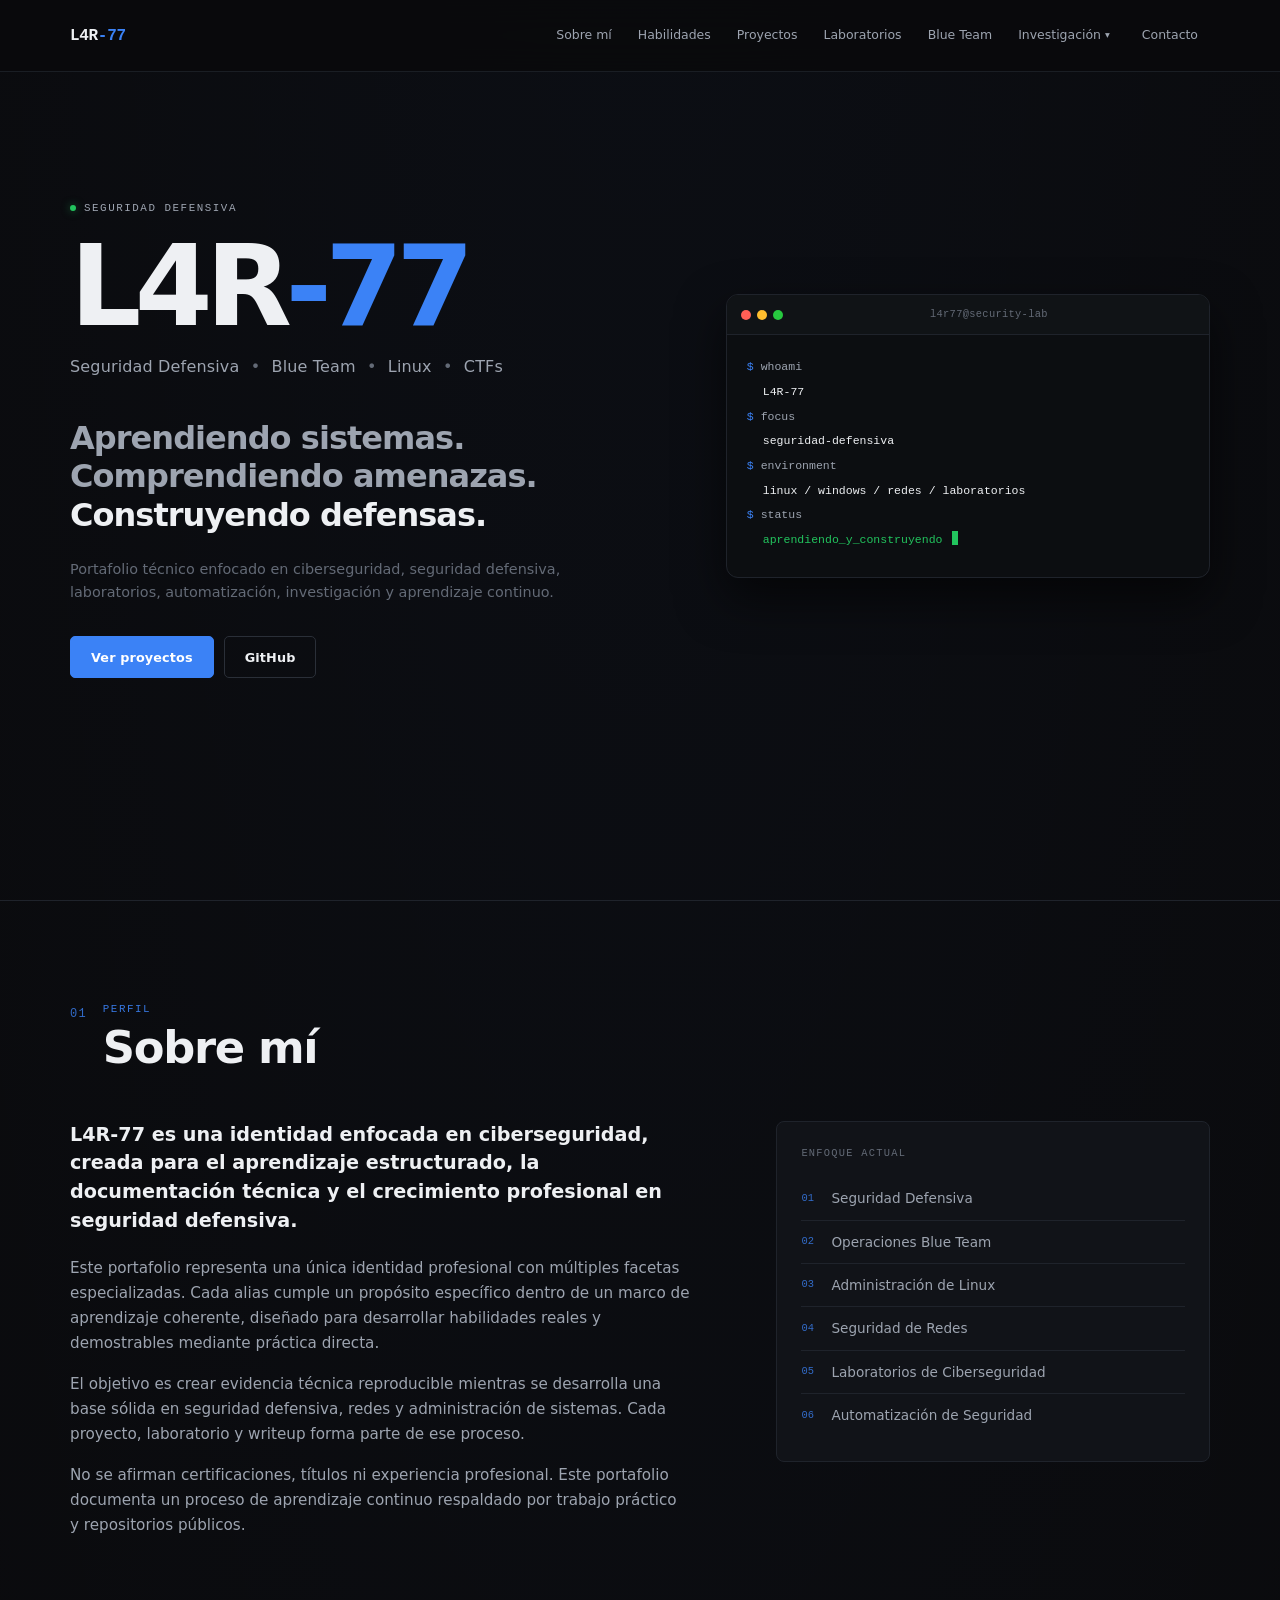
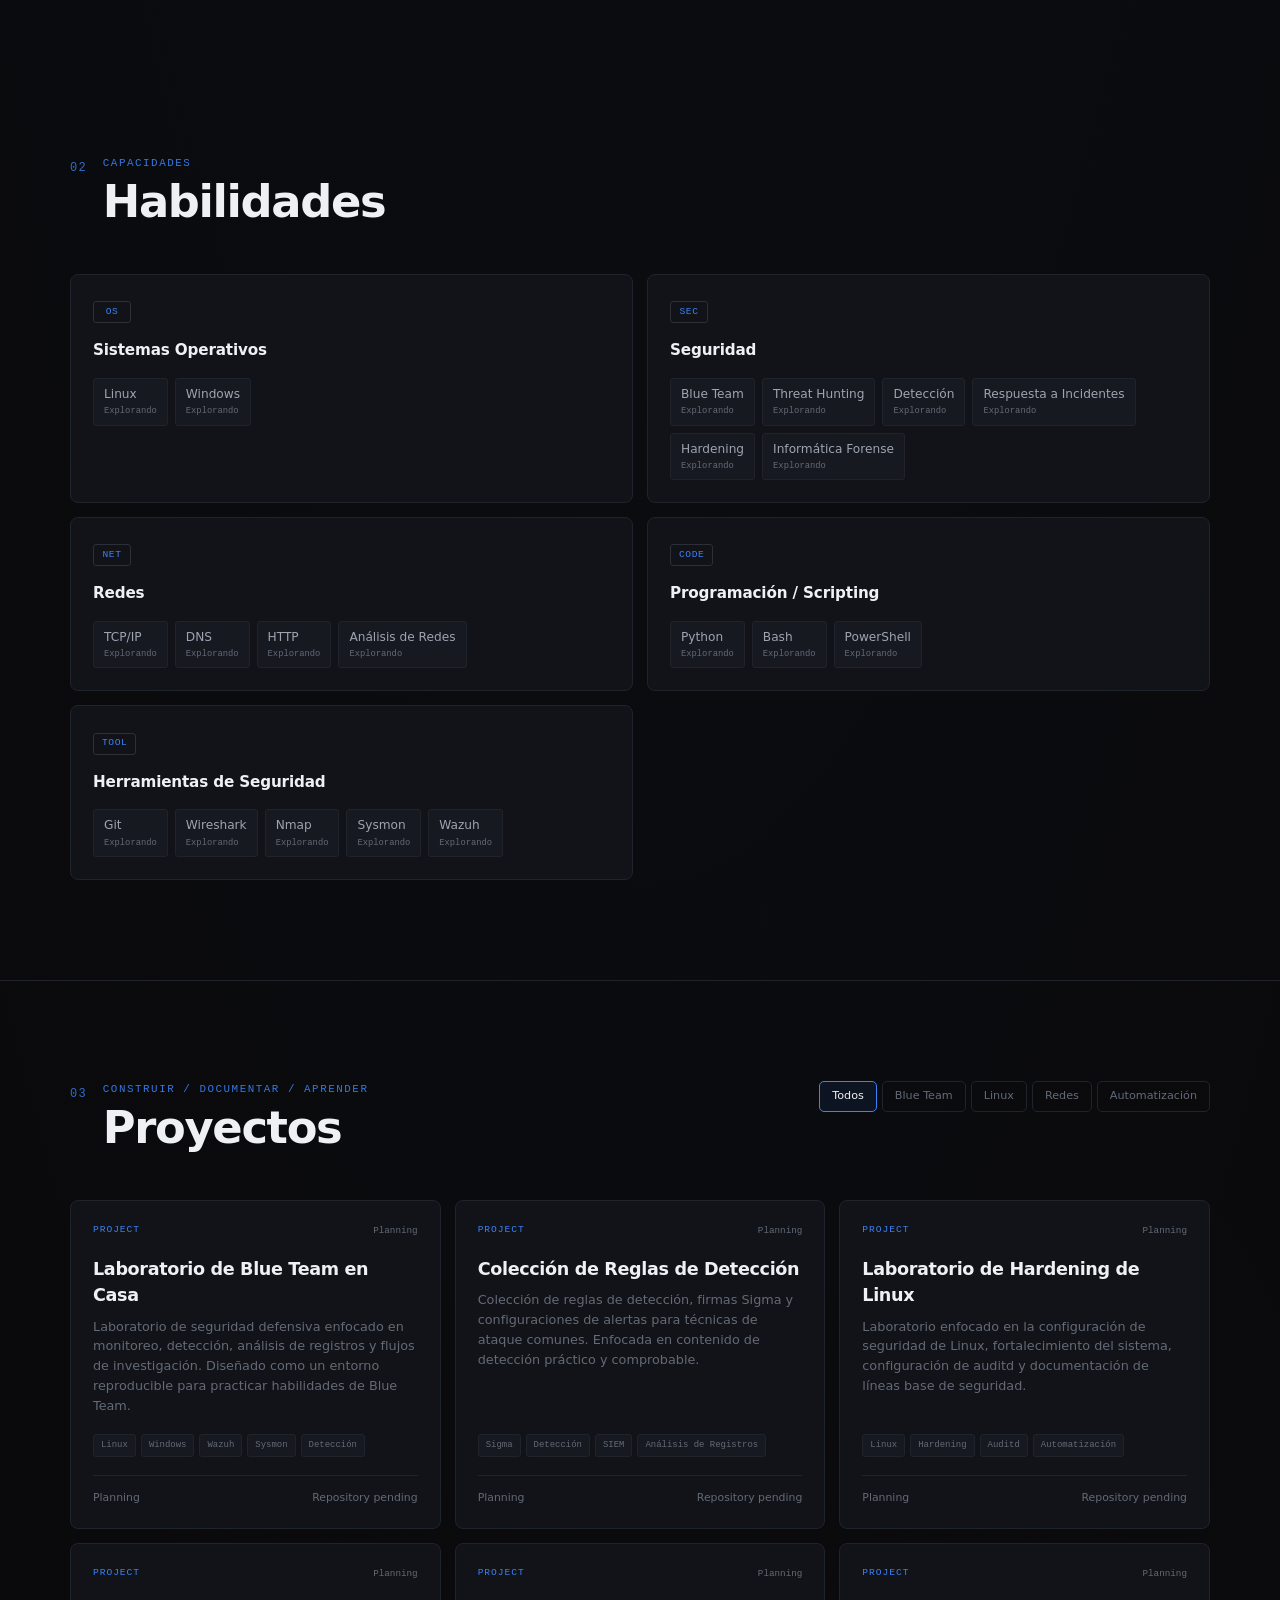
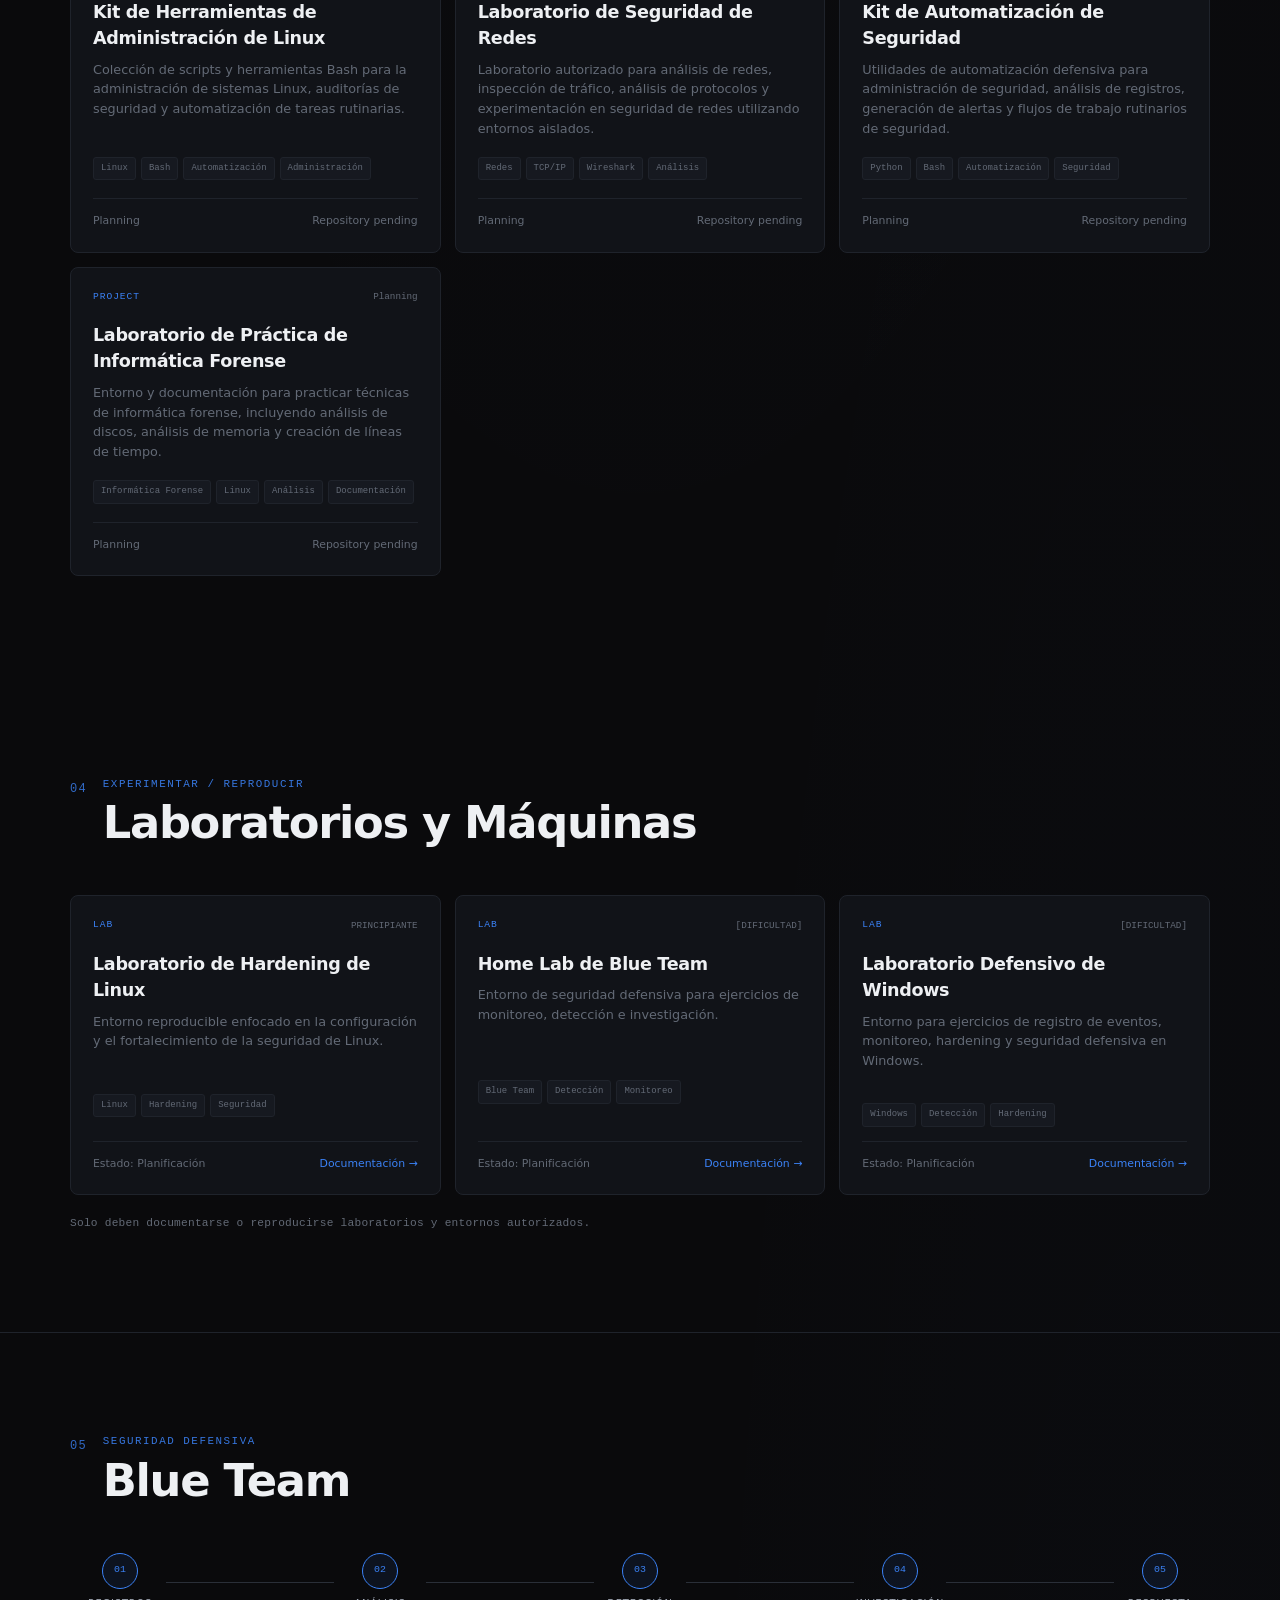
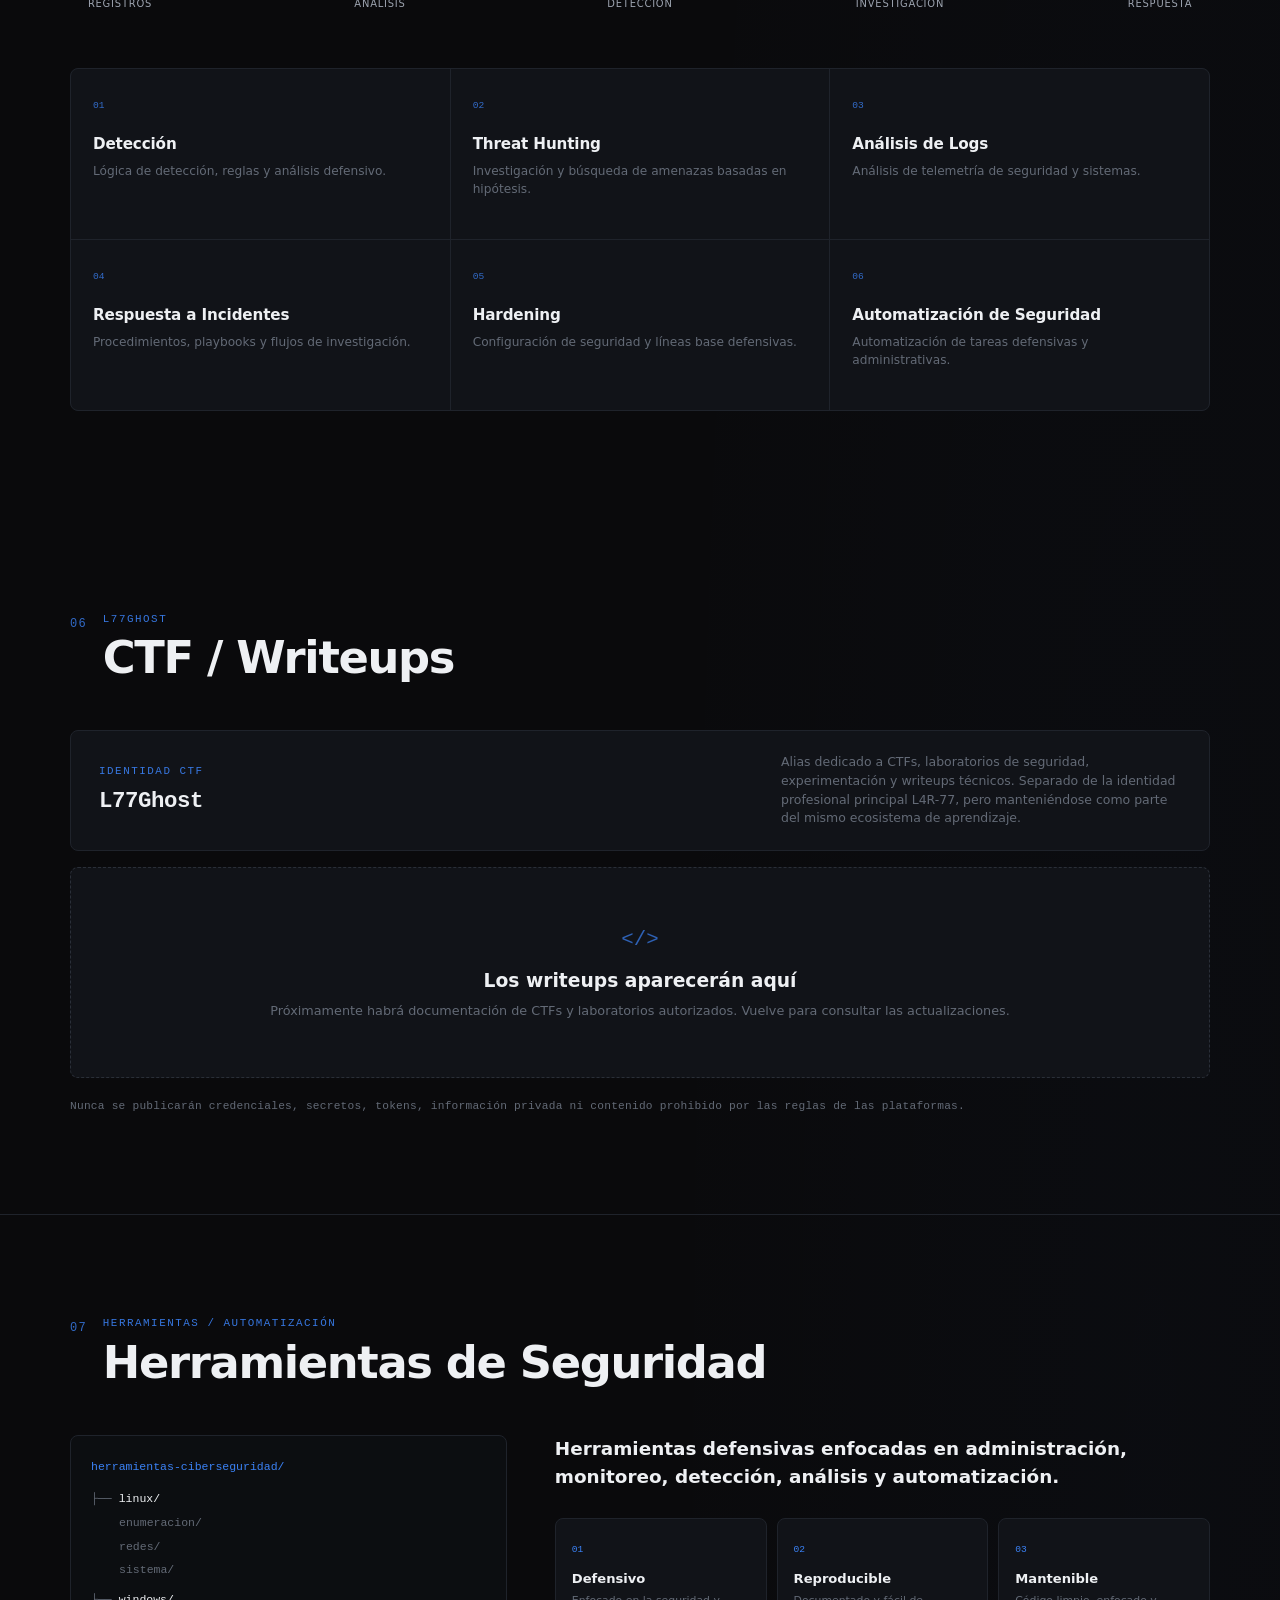
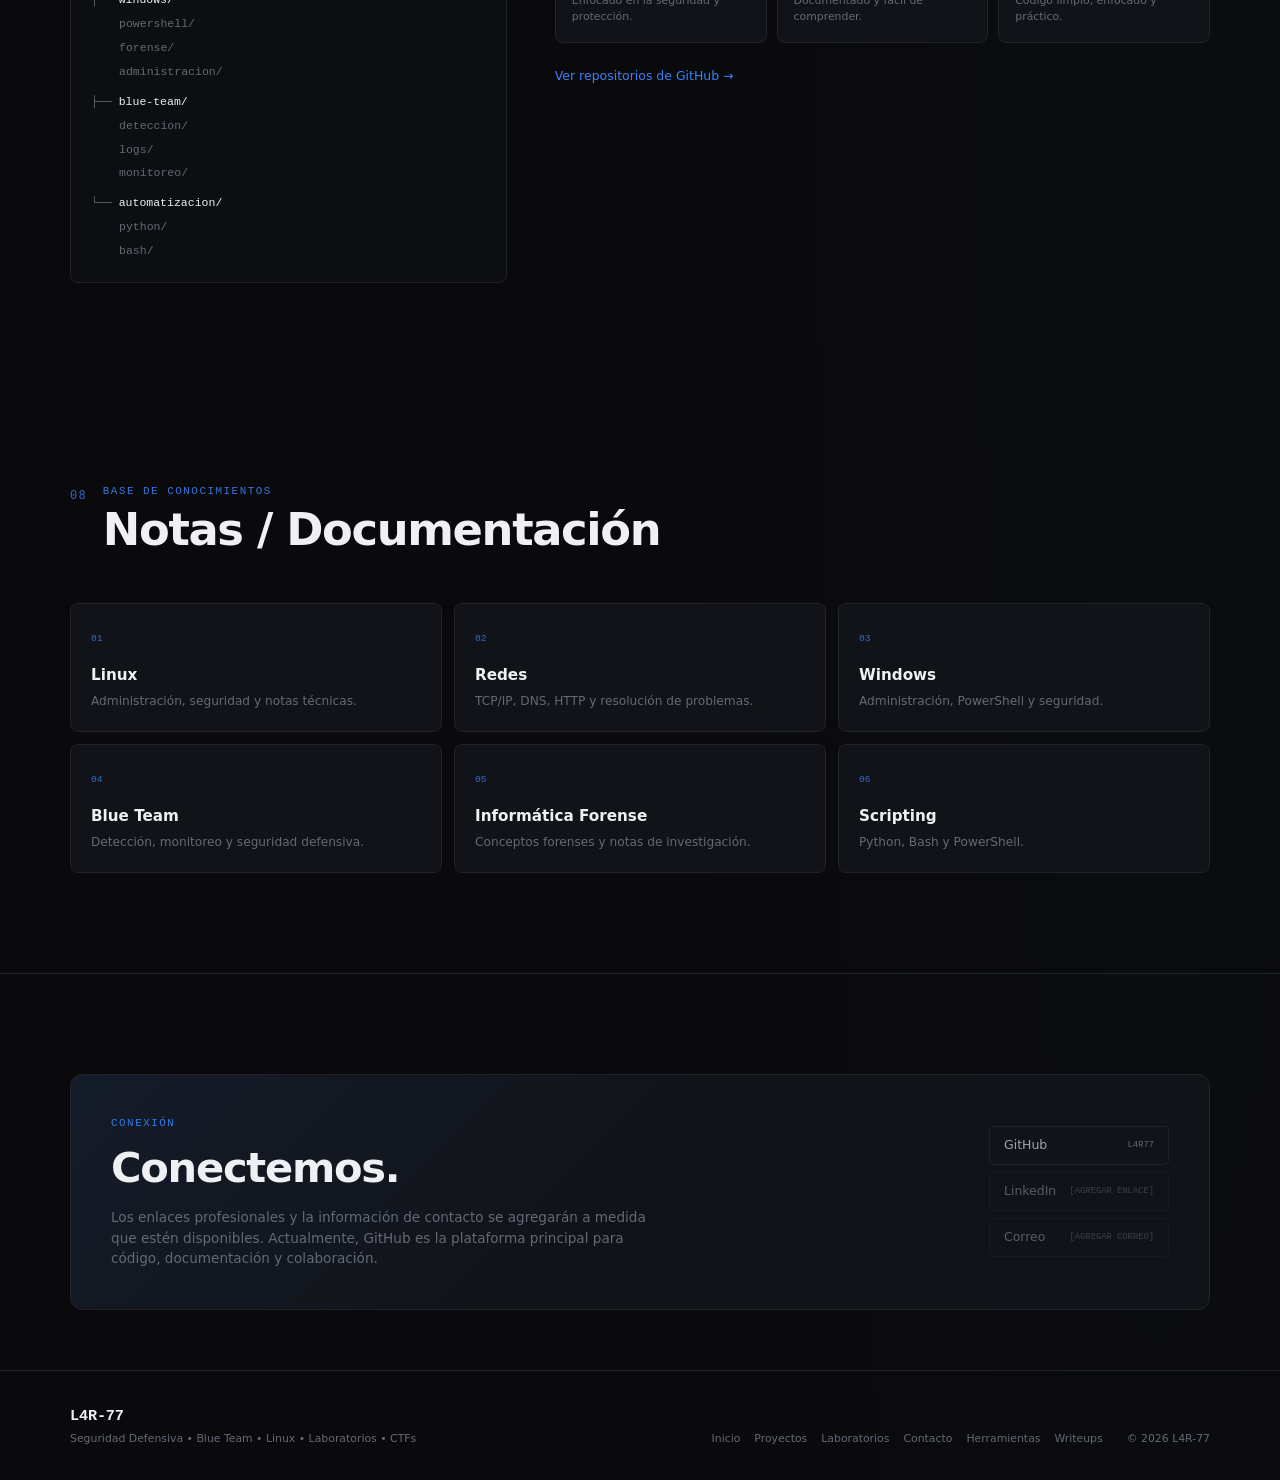
==== commit 9adb18e8: "Complete unified repository structure - cybersecurity-tools: full directory tree with .gitignore - b" ====
--- a/index.html
+++ b/index.html
@@ -1,6 +1,8 @@
 <!DOCTYPE html>
-<html lang="en">
+<html lang="es">
+
 <head>
+
     <meta charset="UTF-8">
 
     <meta
@@ -10,33 +12,61 @@
 
     <meta
         name="description"
-        content="L4R-77 cybersecurity portfolio. Defensive Security, Blue Team, Linux, networking, cybersecurity labs, CTFs, automation and technical documentation."
+        content="Portafolio de ciberseguridad de L4R-77. Seguridad defensiva, Blue Team, Linux, redes, laboratorios de ciberseguridad, CTFs, automatización y documentación técnica."
     >
 
     <meta
         name="keywords"
-        content="L4R-77, L4R77, cybersecurity, blue team, defensive security, Linux, networking, CTF, security labs, threat hunting, incident response"
+        content="L4R-77, L4R77, ciberseguridad, blue team, seguridad defensiva, Linux, redes, CTF, laboratorios de seguridad, threat hunting, respuesta a incidentes"
     >
 
-    <meta name="author" content="L4R-77">
-
-    <meta name="robots" content="index, follow">
-
-    <meta name="theme-color" content="#0a0a0c">
+    <meta
+        name="author"
+        content="L4R-77"
+    >
+
+    <meta
+        name="robots"
+        content="index, follow"
+    >
+
+    <meta
+        name="theme-color"
+        content="#0a0a0c"
+    >
 
     <!-- Open Graph -->
-    <meta property="og:type" content="website">
-    <meta property="og:title" content="L4R-77 | Cybersecurity Portfolio">
+    <meta
+        property="og:type"
+        content="website"
+    >
+
+    <meta
+        property="og:title"
+        content="L4R-77 | Portafolio de Ciberseguridad"
+    >
+
     <meta
         property="og:description"
-        content="Defensive Security • Blue Team • Linux • CTFs • Labs"
+        content="Seguridad Defensiva • Blue Team • Linux • CTFs • Laboratorios"
     >
-    <meta property="og:url" content="https://L4R77.github.io">
-    <meta property="og:site_name" content="L4R-77">
-
-    <title>L4R-77 | Cybersecurity Portfolio</title>
-
-    <link rel="canonical" href="https://L4R77.github.io">
+
+    <meta
+        property="og:url"
+        content="https://L4R77.github.io"
+    >
+
+    <meta
+        property="og:site_name"
+        content="L4R-77"
+    >
+
+    <title>L4R-77 | Portafolio de Ciberseguridad</title>
+
+    <link
+        rel="canonical"
+        href="https://L4R77.github.io"
+    >
 
     <link
         rel="stylesheet"
@@ -48,1462 +78,2215 @@
         type="image/svg+xml"
         href="assets/favicon/favicon.svg"
     >
+
 </head>
 
+
 <body>
 
-    <!-- Skip navigation -->
-    <a
-        class="skip-link"
-        href="#main-content"
+<!-- ========================================
+     SALTAR NAVEGACIÓN
+========================================= -->
+
+<a
+    class="skip-link"
+    href="#main-content"
+>
+    Saltar al contenido
+</a>
+
+
+<!-- ========================================
+     NAVEGACIÓN
+========================================= -->
+
+<header class="site-header">
+
+    <nav
+        class="navbar container"
+        aria-label="Navegación principal"
     >
-        Skip to content
-    </a>
-
-    <!-- =========================
-         NAVIGATION
-    ========================== -->
-
-    <header class="site-header">
-
-        <nav
-            class="navbar container"
-            aria-label="Main navigation"
+
+        <a
+            class="brand"
+            href="#home"
+            aria-label="Página de inicio de L4R-77"
         >
+            <span class="brand-mark">L4R</span><span class="brand-accent">-77</span>
+        </a>
+
+
+        <button
+            class="menu-toggle"
+            id="menu-toggle"
+            type="button"
+            aria-label="Abrir menú de navegación"
+            aria-expanded="false"
+            aria-controls="primary-navigation"
+        >
+
+            <span></span>
+            <span></span>
+            <span></span>
+
+        </button>
+
+
+        <div
+            class="nav-links"
+            id="primary-navigation"
+        >
+
+            <a href="#about">
+                Sobre mí
+            </a>
+
+            <a href="#skills">
+                Habilidades
+            </a>
+
+            <a href="#projects">
+                Proyectos
+            </a>
+
+            <a href="#labs">
+                Laboratorios
+            </a>
+
+            <a href="#blue-team">
+                Blue Team
+            </a>
+
+
+            <div class="nav-dropdown">
+
+                <button
+                    type="button"
+                    class="nav-dropdown-button"
+                    aria-expanded="false"
+                >
+                    Investigación
+
+                    <span
+                        class="nav-dropdown-arrow"
+                        aria-hidden="true"
+                    >
+                        ▾
+                    </span>
+
+                </button>
+
+
+                <div class="nav-dropdown-menu">
+
+                    <a href="#writeups">
+                        CTF / Writeups
+                    </a>
+
+                    <a href="#tools">
+                        Herramientas de Seguridad
+                    </a>
+
+                    <a href="#notes">
+                        Notas
+                    </a>
+
+                </div>
+
+            </div>
+
 
             <a
-                class="brand"
-                href="#home"
-                aria-label="L4R-77 home"
+                class="nav-contact"
+                href="#contact"
             >
-                <span class="brand-mark">L4R</span><span class="brand-accent">-77</span>
+                Contacto
             </a>
 
-            <button
-                class="menu-toggle"
-                id="menu-toggle"
-                type="button"
-                aria-label="Open navigation menu"
-                aria-expanded="false"
-                aria-controls="primary-navigation"
-            >
-                <span></span>
-                <span></span>
-                <span></span>
-            </button>
-
-            <div
-                class="nav-links"
-                id="primary-navigation"
-            >
-
-                <a href="#about">About</a>
-                <a href="#skills">Skills</a>
-                <a href="#projects">Projects</a>
-                <a href="#labs">Labs</a>
-                <a href="#blue-team">Blue Team</a>
-
-                <div class="nav-dropdown">
-
-                    <button
-                        type="button"
-                        class="nav-dropdown-button"
-                        aria-expanded="false"
-                    >
-                        Research
-                        <span class="nav-dropdown-arrow" aria-hidden="true">▾</span>
-                    </button>
-
-                    <div class="nav-dropdown-menu">
-
-                        <a href="#writeups">
-                            CTF / Writeups
-                        </a>
-
-                        <a href="#tools">
-                            Security Tools
-                        </a>
-
-                        <a href="#notes">
-                            Notes
-                        </a>
-
-                    </div>
-
-                </div>
+        </div>
+
+    </nav>
+
+</header>
+
+
+<main id="main-content">
+
+
+<!-- ========================================
+     HERO
+========================================= -->
+
+<section
+    id="home"
+    class="hero section"
+>
+
+    <div class="container hero-grid">
+
+
+        <div class="hero-content">
+
+
+            <div class="eyebrow">
+
+                <span class="status-dot"></span>
+
+                SEGURIDAD DEFENSIVA
+
+            </div>
+
+
+            <h1>
+                L4R<span>-77</span>
+            </h1>
+
+
+            <p class="hero-role">
+
+                Seguridad Defensiva
+
+                <span>•</span>
+
+                Blue Team
+
+                <span>•</span>
+
+                Linux
+
+                <span>•</span>
+
+                CTFs
+
+            </p>
+
+
+            <div class="hero-statement">
+
+                <p>
+                    Aprendiendo sistemas.
+                </p>
+
+                <p>
+                    Comprendiendo amenazas.
+                </p>
+
+                <p>
+                    <strong>
+                        Construyendo defensas.
+                    </strong>
+                </p>
+
+            </div>
+
+
+            <p class="hero-description">
+
+                Portafolio técnico enfocado en ciberseguridad,
+                seguridad defensiva, laboratorios, automatización,
+                investigación y aprendizaje continuo.
+
+            </p>
+
+
+            <div class="hero-actions">
 
                 <a
-                    class="nav-contact"
-                    href="#contact"
+                    class="button button-primary"
+                    href="#projects"
                 >
-                    Contact
+                    Ver proyectos
                 </a>
 
-            </div>
-
-        </nav>
-
-    </header>
-
-
-    <main id="main-content">
-
-        <!-- =========================
-             HERO
-        ========================== -->
-
-        <section
-            id="home"
-            class="hero section"
-        >
-
-            <div class="container hero-grid">
-
-                <div class="hero-content">
-
-                    <div class="eyebrow">
-                        <span class="status-dot"></span>
-                        DEFENSIVE SECURITY
-                    </div>
-
-                    <h1>
-                        L4R<span>-77</span>
-                    </h1>
-
-                    <p class="hero-role">
-                        Defensive Security
-                        <span>•</span>
-                        Blue Team
-                        <span>•</span>
-                        Linux
-                        <span>•</span>
-                        CTFs
-                    </p>
-
-                    <div class="hero-statement">
-
-                        <p>
-                            Learning systems.
-                        </p>
-
-                        <p>
-                            Understanding threats.
-                        </p>
-
-                        <p>
-                            <strong>Building defenses.</strong>
-                        </p>
-
-                    </div>
-
-                    <p class="hero-description">
-                        A technical portfolio focused on cybersecurity,
-                        defensive security, laboratories, automation,
-                        research and continuous learning.
-                    </p>
-
-                    <div class="hero-actions">
-
-                        <a
-                            class="button button-primary"
-                            href="#projects"
-                        >
-                            View Projects
-                        </a>
-
-                        <a
-                            class="button button-secondary"
-                            href="https://github.com/L4R77"
-                            target="_blank"
-                            rel="noopener noreferrer"
-                        >
-                            GitHub
-                        </a>
-
-                    </div>
-
-                </div>
-
-
-                <div class="hero-terminal">
-
-                    <div class="terminal-window">
-
-                        <div class="terminal-header">
-
-                            <div class="terminal-dots">
-                                <span></span>
-                                <span></span>
-                                <span></span>
-                            </div>
-
-                            <span class="terminal-title">
-                                l4r77@security-lab
-                            </span>
-
-                        </div>
-
-                        <div class="terminal-body">
-
-                            <p>
-                                <span class="terminal-prompt">$</span>
-                                whoami
-                            </p>
-
-                            <p class="terminal-output">
-                                L4R-77
-                            </p>
-
-                            <p>
-                                <span class="terminal-prompt">$</span>
-                                focus
-                            </p>
-
-                            <p class="terminal-output">
-                                defensive-security
-                            </p>
-
-                            <p>
-                                <span class="terminal-prompt">$</span>
-                                environment
-                            </p>
-
-                            <p class="terminal-output">
-                                linux / windows / network / labs
-                            </p>
-
-                            <p>
-                                <span class="terminal-prompt">$</span>
-                                status
-                            </p>
-
-                            <p class="terminal-output terminal-active">
-                                learning_and_building<span class="cursor"></span>
-                            </p>
-
-                        </div>
-
-                    </div>
-
-                </div>
-
-            </div>
-
-        </section>
-
-
-        <!-- =========================
-             ABOUT
-        ========================== -->
-
-        <section
-            id="about"
-            class="section section-border"
-        >
-
-            <div class="container">
-
-                <div class="section-heading">
-
-                    <span class="section-number">
-                        01
-                    </span>
-
-                    <div>
-                        <span class="section-label">
-                            PROFILE
-                        </span>
-
-                        <h2>
-                            About Me
-                        </h2>
-                    </div>
-
-                </div>
-
-
-                <div class="about-grid">
-
-                    <div class="about-content">
-
-                        <p class="lead">
-                            L4R-77 is a cybersecurity-focused identity
-                            built for structured learning, technical
-                            documentation, and professional growth in
-                            defensive security.
-                        </p>
-
-                        <p>
-                            This portfolio represents a single professional
-                            identity with multiple specialized facets. Each
-                            alias serves a specific purpose within a cohesive
-                            learning framework designed to build real,
-                            demonstrable skills through hands-on practice.
-                        </p>
-
-                        <p>
-                            The goal is to create reproducible technical
-                            evidence while developing a strong foundation
-                            in defensive security, networking, and system
-                            administration. Every project, lab, and writeup
-                            here is part of that journey.
-                        </p>
-
-                        <p>
-                            No certifications, titles, or professional
-                            experience are claimed. This portfolio documents
-                            a continuous learning process backed by practical
-                            work and public repositories.
-                        </p>
-
-                    </div>
-
-
-                    <div class="focus-panel">
-
-                        <span class="panel-label">
-                            CURRENT FOCUS
-                        </span>
-
-                        <ul class="focus-list">
-
-                            <li>
-                                <span>01</span>
-                                Defensive Security
-                            </li>
-
-                            <li>
-                                <span>02</span>
-                                Blue Team Operations
-                            </li>
-
-                            <li>
-                                <span>03</span>
-                                Linux Administration
-                            </li>
-
-                            <li>
-                                <span>04</span>
-                                Network Security
-                            </li>
-
-                            <li>
-                                <span>05</span>
-                                Cybersecurity Labs
-                            </li>
-
-                            <li>
-                                <span>06</span>
-                                Security Automation
-                            </li>
-
-                        </ul>
-
-                    </div>
-
-                </div>
-
-            </div>
-
-        </section>
-
-
-        <!-- =========================
-             SKILLS
-        ========================== -->
-
-        <section
-            id="skills"
-            class="section"
-        >
-
-            <div class="container">
-
-                <div class="section-heading">
-
-                    <span class="section-number">
-                        02
-                    </span>
-
-                    <div>
-                        <span class="section-label">
-                            CAPABILITIES
-                        </span>
-
-                        <h2>
-                            Skills
-                        </h2>
-                    </div>
-
-                </div>
-
-
-                <div class="skills-grid">
-
-                    <article class="skill-category">
-
-                        <span class="skill-icon">
-                            OS
-                        </span>
-
-                        <h3>
-                            Operating Systems
-                        </h3>
-
-                        <div class="skill-tags">
-
-                            <span class="skill-tag">
-                                Linux
-                                <small>Exploring</small>
-                            </span>
-
-                            <span class="skill-tag">
-                                Windows
-                                <small>Exploring</small>
-                            </span>
-
-                        </div>
-
-                    </article>
-
-
-                    <article class="skill-category">
-
-                        <span class="skill-icon">
-                            SEC
-                        </span>
-
-                        <h3>
-                            Security
-                        </h3>
-
-                        <div class="skill-tags">
-
-                            <span class="skill-tag">
-                                Blue Team
-                                <small>Exploring</small>
-                            </span>
-
-                            <span class="skill-tag">
-                                Threat Hunting
-                                <small>Exploring</small>
-                            </span>
-
-                            <span class="skill-tag">
-                                Detection
-                                <small>Exploring</small>
-                            </span>
-
-                            <span class="skill-tag">
-                                Incident Response
-                                <small>Exploring</small>
-                            </span>
-
-                            <span class="skill-tag">
-                                Hardening
-                                <small>Exploring</small>
-                            </span>
-
-                            <span class="skill-tag">
-                                Digital Forensics
-                                <small>Exploring</small>
-                            </span>
-
-                        </div>
-
-                    </article>
-
-
-                    <article class="skill-category">
-
-                        <span class="skill-icon">
-                            NET
-                        </span>
-
-                        <h3>
-                            Networking
-                        </h3>
-
-                        <div class="skill-tags">
-
-                            <span class="skill-tag">
-                                TCP/IP
-                                <small>Exploring</small>
-                            </span>
-
-                            <span class="skill-tag">
-                                DNS
-                                <small>Exploring</small>
-                            </span>
-
-                            <span class="skill-tag">
-                                HTTP
-                                <small>Exploring</small>
-                            </span>
-
-                            <span class="skill-tag">
-                                Network Analysis
-                                <small>Exploring</small>
-                            </span>
-
-                        </div>
-
-                    </article>
-
-
-                    <article class="skill-category">
-
-                        <span class="skill-icon">
-                            CODE
-                        </span>
-
-                        <h3>
-                            Programming / Scripting
-                        </h3>
-
-                        <div class="skill-tags">
-
-                            <span class="skill-tag">
-                                Python
-                                <small>Exploring</small>
-                            </span>
-
-                            <span class="skill-tag">
-                                Bash
-                                <small>Exploring</small>
-                            </span>
-
-                            <span class="skill-tag">
-                                PowerShell
-                                <small>Exploring</small>
-                            </span>
-
-                        </div>
-
-                    </article>
-
-
-                    <article class="skill-category">
-
-                        <span class="skill-icon">
-                            TOOL
-                        </span>
-
-                        <h3>
-                            Security Tools
-                        </h3>
-
-                        <div class="skill-tags">
-
-                            <span class="skill-tag">
-                                Git
-                                <small>Exploring</small>
-                            </span>
-
-                            <span class="skill-tag">
-                                Wireshark
-                                <small>Exploring</small>
-                            </span>
-
-                            <span class="skill-tag">
-                                Nmap
-                                <small>Exploring</small>
-                            </span>
-
-                            <span class="skill-tag">
-                                Sysmon
-                                <small>Exploring</small>
-                            </span>
-
-                            <span class="skill-tag">
-                                Wazuh
-                                <small>Exploring</small>
-                            </span>
-
-                        </div>
-
-                    </article>
-
-                </div>
-
-            </div>
-
-        </section>
-
-
-        <!-- =========================
-             PROJECTS
-        ========================== -->
-
-        <section
-            id="projects"
-            class="section section-border"
-        >
-
-            <div class="container">
-
-                <div class="section-heading section-heading-row">
-
-                    <div class="section-heading-main">
-
-                        <span class="section-number">
-                            03
-                        </span>
-
-                        <div>
-                            <span class="section-label">
-                                BUILD / DOCUMENT / LEARN
-                            </span>
-
-                            <h2>
-                                Projects
-                            </h2>
-                        </div>
-
-                    </div>
-
-                    <div
-                        class="project-filters"
-                        role="group"
-                        aria-label="Project filters"
-                    >
-
-                        <button
-                            class="filter-button active"
-                            data-filter="all"
-                            type="button"
-                        >
-                            All
-                        </button>
-
-                        <button
-                            class="filter-button"
-                            data-filter="blue-team"
-                            type="button"
-                        >
-                            Blue Team
-                        </button>
-
-                        <button
-                            class="filter-button"
-                            data-filter="linux"
-                            type="button"
-                        >
-                            Linux
-                        </button>
-
-                        <button
-                            class="filter-button"
-                            data-filter="networking"
-                            type="button"
-                        >
-                            Networking
-                        </button>
-
-                        <button
-                            class="filter-button"
-                            data-filter="automation"
-                            type="button"
-                        >
-                            Automation
-                        </button>
-
-                    </div>
-
-                </div>
-
-
-                <div
-                    class="projects-grid"
-                    id="projects-grid"
-                >
-
-                    <!-- Projects are loaded from data/projects.js -->
-
-                </div>
-
-            </div>
-
-        </section>
-
-
-        <!-- =========================
-             LABS
-        ========================== -->
-
-        <section
-            id="labs"
-            class="section"
-        >
-
-            <div class="container">
-
-                <div class="section-heading">
-
-                    <span class="section-number">
-                        04
-                    </span>
-
-                    <div>
-                        <span class="section-label">
-                            EXPERIMENT / REPRODUCE
-                        </span>
-
-                        <h2>
-                            Labs & Machines
-                        </h2>
-
-                    </div>
-
-                </div>
-
-
-                <div class="labs-grid">
-
-                    <article class="lab-card">
-
-                        <div class="card-top">
-
-                            <span class="card-type">
-                                LAB
-                            </span>
-
-                            <span class="difficulty">
-                                BEGINNER
-                            </span>
-
-                        </div>
-
-                        <h3>
-                            Linux Hardening Lab
-                        </h3>
-
-                        <p>
-                            A reproducible environment focused on
-                            Linux security configuration and hardening.
-                        </p>
-
-                        <div class="card-meta">
-
-                            <span>Linux</span>
-                            <span>Hardening</span>
-                            <span>Security</span>
-
-                        </div>
-
-                        <div class="card-footer">
-
-                            <span>
-                                Status: Planning
-                            </span>
-
-                            <a
-                                href="#contact"
-                                aria-label="Linux Hardening Lab documentation placeholder"
-                            >
-                                Documentation →
-                            </a>
-
-                        </div>
-
-                    </article>
-
-
-                    <article class="lab-card">
-
-                        <div class="card-top">
-
-                            <span class="card-type">
-                                LAB
-                            </span>
-
-                            <span class="difficulty">
-                                [DIFFICULTY]
-                            </span>
-
-                        </div>
-
-                        <h3>
-                            Blue Team Home Lab
-                        </h3>
-
-                        <p>
-                            Defensive security environment for monitoring,
-                            detection and investigation exercises.
-                        </p>
-
-                        <div class="card-meta">
-
-                            <span>Blue Team</span>
-                            <span>Detection</span>
-                            <span>Monitoring</span>
-
-                        </div>
-
-                        <div class="card-footer">
-
-                            <span>
-                                Status: Planning
-                            </span>
-
-                            <a
-                                href="#contact"
-                                aria-label="Blue Team Home Lab documentation placeholder"
-                            >
-                                Documentation →
-                            </a>
-
-                        </div>
-
-                    </article>
-
-
-                    <article class="lab-card">
-
-                        <div class="card-top">
-
-                            <span class="card-type">
-                                LAB
-                            </span>
-
-                            <span class="difficulty">
-                                [DIFFICULTY]
-                            </span>
-
-                        </div>
-
-                        <h3>
-                            Windows Defensive Lab
-                        </h3>
-
-                        <p>
-                            Environment for Windows logging, monitoring,
-                            hardening and defensive security exercises.
-                        </p>
-
-                        <div class="card-meta">
-
-                            <span>Windows</span>
-                            <span>Detection</span>
-                            <span>Hardening</span>
-
-                        </div>
-
-                        <div class="card-footer">
-
-                            <span>
-                                Status: Planning
-                            </span>
-
-                            <a
-                                href="#contact"
-                                aria-label="Windows Defensive Lab documentation placeholder"
-                            >
-                                Documentation →
-                            </a>
-
-                        </div>
-
-                    </article>
-
-                </div>
-
-                <p class="section-note">
-                    Only authorized labs and environments should be
-                    documented or reproduced.
-                </p>
-
-            </div>
-
-        </section>
-
-
-        <!-- =========================
-             BLUE TEAM
-        ========================== -->
-
-        <section
-            id="blue-team"
-            class="section section-border"
-        >
-
-            <div class="container">
-
-                <div class="section-heading">
-
-                    <span class="section-number">
-                        05
-                    </span>
-
-                    <div>
-                        <span class="section-label">
-                            DEFENSIVE SECURITY
-                        </span>
-
-                        <h2>
-                            Blue Team
-                        </h2>
-
-                    </div>
-
-                </div>
-
-
-                <div class="blue-team-flow">
-
-                    <div class="flow-step">
-                        <span>01</span>
-                        <strong>LOGS</strong>
-                    </div>
-
-                    <div class="flow-line"></div>
-
-                    <div class="flow-step">
-                        <span>02</span>
-                        <strong>ANALYSIS</strong>
-                    </div>
-
-                    <div class="flow-line"></div>
-
-                    <div class="flow-step">
-                        <span>03</span>
-                        <strong>DETECTION</strong>
-                    </div>
-
-                    <div class="flow-line"></div>
-
-                    <div class="flow-step">
-                        <span>04</span>
-                        <strong>INVESTIGATION</strong>
-                    </div>
-
-                    <div class="flow-line"></div>
-
-                    <div class="flow-step">
-                        <span>05</span>
-                        <strong>RESPONSE</strong>
-                    </div>
-
-                </div>
-
-
-                <div class="blue-team-grid">
-
-                    <article class="security-domain">
-                        <span>01</span>
-                        <h3>Detection</h3>
-                        <p>
-                            Detection logic, rules and defensive analysis.
-                        </p>
-                    </article>
-
-                    <article class="security-domain">
-                        <span>02</span>
-                        <h3>Threat Hunting</h3>
-                        <p>
-                            Hypothesis-driven investigation and hunting.
-                        </p>
-                    </article>
-
-                    <article class="security-domain">
-                        <span>03</span>
-                        <h3>Log Analysis</h3>
-                        <p>
-                            Analysis of security and system telemetry.
-                        </p>
-                    </article>
-
-                    <article class="security-domain">
-                        <span>04</span>
-                        <h3>Incident Response</h3>
-                        <p>
-                            Procedures, playbooks and investigation workflows.
-                        </p>
-                    </article>
-
-                    <article class="security-domain">
-                        <span>05</span>
-                        <h3>Hardening</h3>
-                        <p>
-                            Security configuration and defensive baselines.
-                        </p>
-                    </article>
-
-                    <article class="security-domain">
-                        <span>06</span>
-                        <h3>Security Automation</h3>
-                        <p>
-                            Automation for defensive and administrative tasks.
-                        </p>
-                    </article>
-
-                </div>
-
-            </div>
-
-        </section>
-
-
-        <!-- =========================
-             WRITEUPS
-        ========================== -->
-
-        <section
-            id="writeups"
-            class="section"
-        >
-
-            <div class="container">
-
-                <div class="section-heading">
-
-                    <span class="section-number">
-                        06
-                    </span>
-
-                    <div>
-                        <span class="section-label">
-                            L77GHOST
-                        </span>
-
-                        <h2>
-                            CTF / Writeups
-                        </h2>
-
-                    </div>
-
-                </div>
-
-
-                <div class="identity-banner">
-
-                    <div>
-
-                        <span class="section-label">
-                            CTF IDENTITY
-                        </span>
-
-                        <h3>
-                            L77Ghost
-                        </h3>
-
-                    </div>
-
-                    <p>
-                        Dedicated alias for CTFs, security labs,
-                        experimentation and technical writeups.
-                        Separate from the main professional identity
-                        L4R-77 while remaining part of the same
-                        learning ecosystem.
-                    </p>
-
-                </div>
-
-
-                <div class="writeup-placeholder">
-
-                    <span class="placeholder-icon">
-                        &lt;/&gt;
-                    </span>
-
-                    <h3>
-                        Writeups will appear here
-                    </h3>
-
-                    <p>
-                        Authorized CTF and lab documentation
-                        coming soon. Check back for updates.
-                    </p>
-
-                </div>
-
-                <p class="section-note">
-                    No credentials, secrets, tokens, private information
-                    or content prohibited by platform rules will ever
-                    be published.
-                </p>
-
-            </div>
-
-        </section>
-
-
-        <!-- =========================
-             SECURITY TOOLS
-        ========================== -->
-
-        <section
-            id="tools"
-            class="section section-border"
-        >
-
-            <div class="container">
-
-                <div class="section-heading">
-
-                    <span class="section-number">
-                        07
-                    </span>
-
-                    <div>
-                        <span class="section-label">
-                            TOOLING / AUTOMATION
-                        </span>
-
-                        <h2>
-                            Security Tools
-                        </h2>
-
-                    </div>
-
-                </div>
-
-
-                <div class="tools-layout">
-
-                    <div class="tools-tree">
-
-                        <div class="tree-root">
-                            cybersecurity-tools/
-                        </div>
-
-                        <div class="tree-item">
-                            <span>├──</span>
-                            linux/
-                        </div>
-
-                        <div class="tree-subitem">
-                            enumeration/
-                        </div>
-
-                        <div class="tree-subitem">
-                            networking/
-                        </div>
-
-                        <div class="tree-subitem">
-                            system/
-                        </div>
-
-                        <div class="tree-item">
-                            <span>├──</span>
-                            windows/
-                        </div>
-
-                        <div class="tree-subitem">
-                            powershell/
-                        </div>
-
-                        <div class="tree-subitem">
-                            forensics/
-                        </div>
-
-                        <div class="tree-subitem">
-                            administration/
-                        </div>
-
-                        <div class="tree-item">
-                            <span>├──</span>
-                            blue-team/
-                        </div>
-
-                        <div class="tree-subitem">
-                            detection/
-                        </div>
-
-                        <div class="tree-subitem">
-                            logs/
-                        </div>
-
-                        <div class="tree-subitem">
-                            monitoring/
-                        </div>
-
-                        <div class="tree-item">
-                            <span>└──</span>
-                            automation/
-                        </div>
-
-                        <div class="tree-subitem">
-                            python/
-                        </div>
-
-                        <div class="tree-subitem">
-                            bash/
-                        </div>
-
-                    </div>
-
-
-                    <div class="tools-content">
-
-                        <p class="lead">
-                            Defensive tooling focused on
-                            administration, monitoring, detection,
-                            analysis and automation.
-                        </p>
-
-                        <div class="tool-principles">
-
-                            <div>
-                                <span>01</span>
-                                <strong>Defensive</strong>
-                                <p>
-                                    Focused on security and protection.
-                                </p>
-                            </div>
-
-                            <div>
-                                <span>02</span>
-                                <strong>Reproducible</strong>
-                                <p>
-                                    Documented and understandable.
-                                </p>
-                            </div>
-
-                            <div>
-                                <span>03</span>
-                                <strong>Maintainable</strong>
-                                <p>
-                                    Clean, focused and practical code.
-                                </p>
-                            </div>
-
-                        </div>
-
-                        <a
-                            class="text-link"
-                            href="https://github.com/L4R77"
-                            target="_blank"
-                            rel="noopener noreferrer"
-                        >
-                            View GitHub repositories →
-                        </a>
-
-                    </div>
-
-                </div>
-
-            </div>
-
-        </section>
-
-
-        <!-- =========================
-             NOTES
-        ========================== -->
-
-        <section
-            id="notes"
-            class="section"
-        >
-
-            <div class="container">
-
-                <div class="section-heading">
-
-                    <span class="section-number">
-                        08
-                    </span>
-
-                    <div>
-                        <span class="section-label">
-                            KNOWLEDGE BASE
-                        </span>
-
-                        <h2>
-                            Notes / Documentation
-                        </h2>
-
-                    </div>
-
-                </div>
-
-
-                <div class="notes-grid">
-
-                    <article class="note-category">
-                        <span>01</span>
-                        <h3>Linux</h3>
-                        <p>
-                            Administration, security and technical notes.
-                        </p>
-                    </article>
-
-                    <article class="note-category">
-                        <span>02</span>
-                        <h3>Networking</h3>
-                        <p>
-                            TCP/IP, DNS, HTTP and troubleshooting.
-                        </p>
-                    </article>
-
-                    <article class="note-category">
-                        <span>03</span>
-                        <h3>Windows</h3>
-                        <p>
-                            Administration, PowerShell and security.
-                        </p>
-                    </article>
-
-                    <article class="note-category">
-                        <span>04</span>
-                        <h3>Blue Team</h3>
-                        <p>
-                            Detection, monitoring and defensive security.
-                        </p>
-                    </article>
-
-                    <article class="note-category">
-                        <span>05</span>
-                        <h3>Digital Forensics</h3>
-                        <p>
-                            Forensic concepts and investigation notes.
-                        </p>
-                    </article>
-
-                    <article class="note-category">
-                        <span>06</span>
-                        <h3>Scripting</h3>
-                        <p>
-                            Python, Bash and PowerShell.
-                        </p>
-                    </article>
-
-                </div>
-
-            </div>
-
-        </section>
-
-
-        <!-- =========================
-             CONTACT
-        ========================== -->
-
-        <section
-            id="contact"
-            class="section section-border contact-section"
-        >
-
-            <div class="container">
-
-                <div class="contact-card">
-
-                    <div>
-
-                        <span class="section-label">
-                            CONNECTION
-                        </span>
-
-                        <h2>
-                            Let's connect.
-                        </h2>
-
-                        <p>
-                            Professional links and contact information
-                            will be added as they become available.
-                            Currently active on GitHub as the primary
-                            platform for code, documentation and
-                            collaboration.
-                        </p>
-
-                    </div>
-
-
-                    <div class="contact-links">
-
-                        <a
-                            href="https://github.com/L4R77"
-                            target="_blank"
-                            rel="noopener noreferrer"
-                        >
-                            GitHub
-                            <small>L4R77</small>
-                        </a>
-
-                        <a
-                            href="#"
-                            class="placeholder-link"
-                            aria-label="LinkedIn placeholder"
-                        >
-                            LinkedIn
-                            <small>[ADD LINK]</small>
-                        </a>
-
-                        <a
-                            href="#"
-                            class="placeholder-link"
-                            aria-label="Email placeholder"
-                        >
-                            Email
-                            <small>[ADD EMAIL]</small>
-                        </a>
-
-                    </div>
-
-                </div>
-
-            </div>
-
-        </section>
-
-    </main>
-
-
-    <!-- =========================
-         FOOTER
-    ========================== -->
-
-    <footer class="site-footer">
-
-        <div class="container footer-content">
-
-            <div>
-
-                <span class="footer-brand">
-                    L4R-77
-                </span>
-
-                <p>
-                    Defensive Security • Blue Team • Linux • Labs • CTFs
-                </p>
-
-            </div>
-
-            <div class="footer-links">
-
-                <a href="#home">Home</a>
-                <a href="#projects">Projects</a>
-                <a href="#labs">Labs</a>
-                <a href="#contact">Contact</a>
+
                 <a
-                    href="https://github.com/L4R77/cybersecurity-tools"
+                    class="button button-secondary"
+                    href="https://github.com/L4R77"
                     target="_blank"
                     rel="noopener noreferrer"
                 >
-                    Tools
+                    GitHub
                 </a>
+
+            </div>
+
+        </div>
+
+
+        <div class="hero-terminal">
+
+            <div class="terminal-window">
+
+
+                <div class="terminal-header">
+
+                    <div class="terminal-dots">
+
+                        <span></span>
+                        <span></span>
+                        <span></span>
+
+                    </div>
+
+
+                    <span class="terminal-title">
+                        l4r77@security-lab
+                    </span>
+
+                </div>
+
+
+                <div class="terminal-body">
+
+
+                    <p>
+
+                        <span class="terminal-prompt">
+                            $
+                        </span>
+
+                        whoami
+
+                    </p>
+
+
+                    <p class="terminal-output">
+                        L4R-77
+                    </p>
+
+
+                    <p>
+
+                        <span class="terminal-prompt">
+                            $
+                        </span>
+
+                        focus
+
+                    </p>
+
+
+                    <p class="terminal-output">
+                        seguridad-defensiva
+                    </p>
+
+
+                    <p>
+
+                        <span class="terminal-prompt">
+                            $
+                        </span>
+
+                        environment
+
+                    </p>
+
+
+                    <p class="terminal-output">
+                        linux / windows / redes / laboratorios
+                    </p>
+
+
+                    <p>
+
+                        <span class="terminal-prompt">
+                            $
+                        </span>
+
+                        status
+
+                    </p>
+
+
+                    <p class="terminal-output terminal-active">
+
+                        aprendiendo_y_construyendo
+
+                        <span class="cursor"></span>
+
+                    </p>
+
+                </div>
+
+            </div>
+
+        </div>
+
+    </div>
+
+</section>
+
+
+
+<!-- ========================================
+     SOBRE MÍ
+========================================= -->
+
+<section
+    id="about"
+    class="section section-border"
+>
+
+    <div class="container">
+
+
+        <div class="section-heading">
+
+            <span class="section-number">
+                01
+            </span>
+
+
+            <div>
+
+                <span class="section-label">
+                    PERFIL
+                </span>
+
+                <h2>
+                    Sobre mí
+                </h2>
+
+            </div>
+
+        </div>
+
+
+
+        <div class="about-grid">
+
+
+            <div class="about-content">
+
+
+                <p class="lead">
+
+                    L4R-77 es una identidad enfocada en
+                    ciberseguridad, creada para el aprendizaje
+                    estructurado, la documentación técnica y el
+                    crecimiento profesional en seguridad defensiva.
+
+                </p>
+
+
+                <p>
+
+                    Este portafolio representa una única identidad
+                    profesional con múltiples facetas especializadas.
+                    Cada alias cumple un propósito específico dentro
+                    de un marco de aprendizaje coherente, diseñado
+                    para desarrollar habilidades reales y demostrables
+                    mediante práctica directa.
+
+                </p>
+
+
+                <p>
+
+                    El objetivo es crear evidencia técnica
+                    reproducible mientras se desarrolla una base
+                    sólida en seguridad defensiva, redes y
+                    administración de sistemas. Cada proyecto,
+                    laboratorio y writeup forma parte de ese proceso.
+
+                </p>
+
+
+                <p>
+
+                    No se afirman certificaciones, títulos ni
+                    experiencia profesional. Este portafolio documenta
+                    un proceso de aprendizaje continuo respaldado por
+                    trabajo práctico y repositorios públicos.
+
+                </p>
+
+            </div>
+
+
+
+            <div class="focus-panel">
+
+
+                <span class="panel-label">
+                    ENFOQUE ACTUAL
+                </span>
+
+
+                <ul class="focus-list">
+
+
+                    <li>
+
+                        <span>
+                            01
+                        </span>
+
+                        Seguridad Defensiva
+
+                    </li>
+
+
+                    <li>
+
+                        <span>
+                            02
+                        </span>
+
+                        Operaciones Blue Team
+
+                    </li>
+
+
+                    <li>
+
+                        <span>
+                            03
+                        </span>
+
+                        Administración de Linux
+
+                    </li>
+
+
+                    <li>
+
+                        <span>
+                            04
+                        </span>
+
+                        Seguridad de Redes
+
+                    </li>
+
+
+                    <li>
+
+                        <span>
+                            05
+                        </span>
+
+                        Laboratorios de Ciberseguridad
+
+                    </li>
+
+
+                    <li>
+
+                        <span>
+                            06
+                        </span>
+
+                        Automatización de Seguridad
+
+                    </li>
+
+
+                </ul>
+
+            </div>
+
+        </div>
+
+    </div>
+
+</section>
+
+
+
+<!-- ========================================
+     HABILIDADES
+========================================= -->
+
+<section
+    id="skills"
+    class="section"
+>
+
+    <div class="container">
+
+
+        <div class="section-heading">
+
+            <span class="section-number">
+                02
+            </span>
+
+
+            <div>
+
+                <span class="section-label">
+                    CAPACIDADES
+                </span>
+
+                <h2>
+                    Habilidades
+                </h2>
+
+            </div>
+
+        </div>
+
+
+
+        <div class="skills-grid">
+
+
+            <article class="skill-category">
+
+
+                <span class="skill-icon">
+                    OS
+                </span>
+
+
+                <h3>
+                    Sistemas Operativos
+                </h3>
+
+
+                <div class="skill-tags">
+
+
+                    <span class="skill-tag">
+
+                        Linux
+
+                        <small>
+                            Explorando
+                        </small>
+
+                    </span>
+
+
+                    <span class="skill-tag">
+
+                        Windows
+
+                        <small>
+                            Explorando
+                        </small>
+
+                    </span>
+
+
+                </div>
+
+            </article>
+
+
+
+            <article class="skill-category">
+
+
+                <span class="skill-icon">
+                    SEC
+                </span>
+
+
+                <h3>
+                    Seguridad
+                </h3>
+
+
+                <div class="skill-tags">
+
+
+                    <span class="skill-tag">
+
+                        Blue Team
+
+                        <small>
+                            Explorando
+                        </small>
+
+                    </span>
+
+
+                    <span class="skill-tag">
+
+                        Threat Hunting
+
+                        <small>
+                            Explorando
+                        </small>
+
+                    </span>
+
+
+                    <span class="skill-tag">
+
+                        Detección
+
+                        <small>
+                            Explorando
+                        </small>
+
+                    </span>
+
+
+                    <span class="skill-tag">
+
+                        Respuesta a Incidentes
+
+                        <small>
+                            Explorando
+                        </small>
+
+                    </span>
+
+
+                    <span class="skill-tag">
+
+                        Hardening
+
+                        <small>
+                            Explorando
+                        </small>
+
+                    </span>
+
+
+                    <span class="skill-tag">
+
+                        Informática Forense
+
+                        <small>
+                            Explorando
+                        </small>
+
+                    </span>
+
+
+                </div>
+
+            </article>
+
+
+
+            <article class="skill-category">
+
+
+                <span class="skill-icon">
+                    NET
+                </span>
+
+
+                <h3>
+                    Redes
+                </h3>
+
+
+                <div class="skill-tags">
+
+
+                    <span class="skill-tag">
+
+                        TCP/IP
+
+                        <small>
+                            Explorando
+                        </small>
+
+                    </span>
+
+
+                    <span class="skill-tag">
+
+                        DNS
+
+                        <small>
+                            Explorando
+                        </small>
+
+                    </span>
+
+
+                    <span class="skill-tag">
+
+                        HTTP
+
+                        <small>
+                            Explorando
+                        </small>
+
+                    </span>
+
+
+                    <span class="skill-tag">
+
+                        Análisis de Redes
+
+                        <small>
+                            Explorando
+                        </small>
+
+                    </span>
+
+
+                </div>
+
+            </article>
+
+
+
+            <article class="skill-category">
+
+
+                <span class="skill-icon">
+                    CODE
+                </span>
+
+
+                <h3>
+                    Programación / Scripting
+                </h3>
+
+
+                <div class="skill-tags">
+
+
+                    <span class="skill-tag">
+
+                        Python
+
+                        <small>
+                            Explorando
+                        </small>
+
+                    </span>
+
+
+                    <span class="skill-tag">
+
+                        Bash
+
+                        <small>
+                            Explorando
+                        </small>
+
+                    </span>
+
+
+                    <span class="skill-tag">
+
+                        PowerShell
+
+                        <small>
+                            Explorando
+                        </small>
+
+                    </span>
+
+
+                </div>
+
+            </article>
+
+
+
+            <article class="skill-category">
+
+
+                <span class="skill-icon">
+                    TOOL
+                </span>
+
+
+                <h3>
+                    Herramientas de Seguridad
+                </h3>
+
+
+                <div class="skill-tags">
+
+
+                    <span class="skill-tag">
+
+                        Git
+
+                        <small>
+                            Explorando
+                        </small>
+
+                    </span>
+
+
+                    <span class="skill-tag">
+
+                        Wireshark
+
+                        <small>
+                            Explorando
+                        </small>
+
+                    </span>
+
+
+                    <span class="skill-tag">
+
+                        Nmap
+
+                        <small>
+                            Explorando
+                        </small>
+
+                    </span>
+
+
+                    <span class="skill-tag">
+
+                        Sysmon
+
+                        <small>
+                            Explorando
+                        </small>
+
+                    </span>
+
+
+                    <span class="skill-tag">
+
+                        Wazuh
+
+                        <small>
+                            Explorando
+                        </small>
+
+                    </span>
+
+
+                </div>
+
+            </article>
+
+
+        </div>
+
+    </div>
+
+</section>
+
+
+
+<!-- ========================================
+     PROYECTOS
+========================================= -->
+
+<section
+    id="projects"
+    class="section section-border"
+>
+
+    <div class="container">
+
+
+        <div class="section-heading section-heading-row">
+
+
+            <div class="section-heading-main">
+
+
+                <span class="section-number">
+                    03
+                </span>
+
+
+                <div>
+
+                    <span class="section-label">
+                        CONSTRUIR / DOCUMENTAR / APRENDER
+                    </span>
+
+
+                    <h2>
+                        Proyectos
+                    </h2>
+
+                </div>
+
+            </div>
+
+
+
+            <div
+                class="project-filters"
+                role="group"
+                aria-label="Filtros de proyectos"
+            >
+
+
+                <button
+                    class="filter-button active"
+                    data-filter="all"
+                    type="button"
+                >
+                    Todos
+                </button>
+
+
+                <button
+                    class="filter-button"
+                    data-filter="blue-team"
+                    type="button"
+                >
+                    Blue Team
+                </button>
+
+
+                <button
+                    class="filter-button"
+                    data-filter="linux"
+                    type="button"
+                >
+                    Linux
+                </button>
+
+
+                <button
+                    class="filter-button"
+                    data-filter="networking"
+                    type="button"
+                >
+                    Redes
+                </button>
+
+
+                <button
+                    class="filter-button"
+                    data-filter="automation"
+                    type="button"
+                >
+                    Automatización
+                </button>
+
+
+            </div>
+
+        </div>
+
+
+
+        <div
+            class="projects-grid"
+            id="projects-grid"
+        >
+
+            <!-- Los proyectos se cargan desde data/projects.js -->
+
+        </div>
+
+    </div>
+
+</section>
+
+
+
+<!-- ========================================
+     LABORATORIOS
+========================================= -->
+
+<section
+    id="labs"
+    class="section"
+>
+
+    <div class="container">
+
+
+        <div class="section-heading">
+
+
+            <span class="section-number">
+                04
+            </span>
+
+
+            <div>
+
+                <span class="section-label">
+                    EXPERIMENTAR / REPRODUCIR
+                </span>
+
+
+                <h2>
+                    Laboratorios y Máquinas
+                </h2>
+
+            </div>
+
+        </div>
+
+
+
+        <div class="labs-grid">
+
+
+            <article class="lab-card">
+
+
+                <div class="card-top">
+
+
+                    <span class="card-type">
+                        LAB
+                    </span>
+
+
+                    <span class="difficulty">
+                        PRINCIPIANTE
+                    </span>
+
+
+                </div>
+
+
+                <h3>
+                    Laboratorio de Hardening de Linux
+                </h3>
+
+
+                <p>
+
+                    Entorno reproducible enfocado en la
+                    configuración y el fortalecimiento de
+                    la seguridad de Linux.
+
+                </p>
+
+
+                <div class="card-meta">
+
+                    <span>
+                        Linux
+                    </span>
+
+                    <span>
+                        Hardening
+                    </span>
+
+                    <span>
+                        Seguridad
+                    </span>
+
+                </div>
+
+
+                <div class="card-footer">
+
+
+                    <span>
+                        Estado: Planificación
+                    </span>
+
+
+                    <a
+                        href="#contact"
+                        aria-label="Marcador de documentación del Laboratorio de Hardening de Linux"
+                    >
+                        Documentación →
+                    </a>
+
+                </div>
+
+            </article>
+
+
+
+            <article class="lab-card">
+
+
+                <div class="card-top">
+
+
+                    <span class="card-type">
+                        LAB
+                    </span>
+
+
+                    <span class="difficulty">
+                        [DIFICULTAD]
+                    </span>
+
+
+                </div>
+
+
+                <h3>
+                    Home Lab de Blue Team
+                </h3>
+
+
+                <p>
+
+                    Entorno de seguridad defensiva para ejercicios
+                    de monitoreo, detección e investigación.
+
+                </p>
+
+
+                <div class="card-meta">
+
+                    <span>
+                        Blue Team
+                    </span>
+
+                    <span>
+                        Detección
+                    </span>
+
+                    <span>
+                        Monitoreo
+                    </span>
+
+                </div>
+
+
+                <div class="card-footer">
+
+
+                    <span>
+                        Estado: Planificación
+                    </span>
+
+
+                    <a
+                        href="#contact"
+                        aria-label="Marcador de documentación del Home Lab de Blue Team"
+                    >
+                        Documentación →
+                    </a>
+
+                </div>
+
+            </article>
+
+
+
+            <article class="lab-card">
+
+
+                <div class="card-top">
+
+
+                    <span class="card-type">
+                        LAB
+                    </span>
+
+
+                    <span class="difficulty">
+                        [DIFICULTAD]
+                    </span>
+
+
+                </div>
+
+
+                <h3>
+                    Laboratorio Defensivo de Windows
+                </h3>
+
+
+                <p>
+
+                    Entorno para ejercicios de registro de eventos,
+                    monitoreo, hardening y seguridad defensiva
+                    en Windows.
+
+                </p>
+
+
+                <div class="card-meta">
+
+                    <span>
+                        Windows
+                    </span>
+
+                    <span>
+                        Detección
+                    </span>
+
+                    <span>
+                        Hardening
+                    </span>
+
+                </div>
+
+
+                <div class="card-footer">
+
+
+                    <span>
+                        Estado: Planificación
+                    </span>
+
+
+                    <a
+                        href="#contact"
+                        aria-label="Marcador de documentación del Laboratorio Defensivo de Windows"
+                    >
+                        Documentación →
+                    </a>
+
+                </div>
+
+            </article>
+
+
+        </div>
+
+
+        <p class="section-note">
+
+            Solo deben documentarse o reproducirse laboratorios
+            y entornos autorizados.
+
+        </p>
+
+    </div>
+
+</section>
+
+
+
+<!-- ========================================
+     BLUE TEAM
+========================================= -->
+
+<section
+    id="blue-team"
+    class="section section-border"
+>
+
+    <div class="container">
+
+
+        <div class="section-heading">
+
+
+            <span class="section-number">
+                05
+            </span>
+
+
+            <div>
+
+                <span class="section-label">
+                    SEGURIDAD DEFENSIVA
+                </span>
+
+
+                <h2>
+                    Blue Team
+                </h2>
+
+            </div>
+
+        </div>
+
+
+
+        <div class="blue-team-flow">
+
+
+            <div class="flow-step">
+
+                <span>
+                    01
+                </span>
+
+                <strong>
+                    REGISTROS
+                </strong>
+
+            </div>
+
+
+            <div class="flow-line"></div>
+
+
+            <div class="flow-step">
+
+                <span>
+                    02
+                </span>
+
+                <strong>
+                    ANÁLISIS
+                </strong>
+
+            </div>
+
+
+            <div class="flow-line"></div>
+
+
+            <div class="flow-step">
+
+                <span>
+                    03
+                </span>
+
+                <strong>
+                    DETECCIÓN
+                </strong>
+
+            </div>
+
+
+            <div class="flow-line"></div>
+
+
+            <div class="flow-step">
+
+                <span>
+                    04
+                </span>
+
+                <strong>
+                    INVESTIGACIÓN
+                </strong>
+
+            </div>
+
+
+            <div class="flow-line"></div>
+
+
+            <div class="flow-step">
+
+                <span>
+                    05
+                </span>
+
+                <strong>
+                    RESPUESTA
+                </strong>
+
+            </div>
+
+
+        </div>
+
+
+
+        <div class="blue-team-grid">
+
+
+            <article class="security-domain">
+
+                <span>
+                    01
+                </span>
+
+                <h3>
+                    Detección
+                </h3>
+
+                <p>
+                    Lógica de detección, reglas y análisis defensivo.
+                </p>
+
+            </article>
+
+
+            <article class="security-domain">
+
+                <span>
+                    02
+                </span>
+
+                <h3>
+                    Threat Hunting
+                </h3>
+
+                <p>
+                    Investigación y búsqueda de amenazas
+                    basadas en hipótesis.
+                </p>
+
+            </article>
+
+
+            <article class="security-domain">
+
+                <span>
+                    03
+                </span>
+
+                <h3>
+                    Análisis de Logs
+                </h3>
+
+                <p>
+                    Análisis de telemetría de seguridad
+                    y sistemas.
+                </p>
+
+            </article>
+
+
+            <article class="security-domain">
+
+                <span>
+                    04
+                </span>
+
+                <h3>
+                    Respuesta a Incidentes
+                </h3>
+
+                <p>
+                    Procedimientos, playbooks y flujos
+                    de investigación.
+                </p>
+
+            </article>
+
+
+            <article class="security-domain">
+
+                <span>
+                    05
+                </span>
+
+                <h3>
+                    Hardening
+                </h3>
+
+                <p>
+                    Configuración de seguridad y líneas
+                    base defensivas.
+                </p>
+
+            </article>
+
+
+            <article class="security-domain">
+
+                <span>
+                    06
+                </span>
+
+                <h3>
+                    Automatización de Seguridad
+                </h3>
+
+                <p>
+                    Automatización de tareas defensivas
+                    y administrativas.
+                </p>
+
+            </article>
+
+
+        </div>
+
+    </div>
+
+</section>
+
+
+
+<!-- ========================================
+     CTF / WRITEUPS
+========================================= -->
+
+<section
+    id="writeups"
+    class="section"
+>
+
+    <div class="container">
+
+
+        <div class="section-heading">
+
+
+            <span class="section-number">
+                06
+            </span>
+
+
+            <div>
+
+                <span class="section-label">
+                    L77GHOST
+                </span>
+
+
+                <h2>
+                    CTF / Writeups
+                </h2>
+
+            </div>
+
+        </div>
+
+
+
+        <div class="identity-banner">
+
+
+            <div>
+
+                <span class="section-label">
+                    IDENTIDAD CTF
+                </span>
+
+
+                <h3>
+                    L77Ghost
+                </h3>
+
+            </div>
+
+
+            <p>
+
+                Alias dedicado a CTFs, laboratorios de seguridad,
+                experimentación y writeups técnicos. Separado de
+                la identidad profesional principal L4R-77, pero
+                manteniéndose como parte del mismo ecosistema
+                de aprendizaje.
+
+            </p>
+
+        </div>
+
+
+
+        <div class="writeup-placeholder">
+
+
+            <span class="placeholder-icon">
+                &lt;/&gt;
+            </span>
+
+
+            <h3>
+                Los writeups aparecerán aquí
+            </h3>
+
+
+            <p>
+
+                Próximamente habrá documentación de CTFs y
+                laboratorios autorizados. Vuelve para consultar
+                las actualizaciones.
+
+            </p>
+
+        </div>
+
+
+        <p class="section-note">
+
+            Nunca se publicarán credenciales, secretos, tokens,
+            información privada ni contenido prohibido por las
+            reglas de las plataformas.
+
+        </p>
+
+    </div>
+
+</section>
+
+
+
+<!-- ========================================
+     HERRAMIENTAS DE SEGURIDAD
+========================================= -->
+
+<section
+    id="tools"
+    class="section section-border"
+>
+
+    <div class="container">
+
+
+        <div class="section-heading">
+
+
+            <span class="section-number">
+                07
+            </span>
+
+
+            <div>
+
+                <span class="section-label">
+                    HERRAMIENTAS / AUTOMATIZACIÓN
+                </span>
+
+
+                <h2>
+                    Herramientas de Seguridad
+                </h2>
+
+            </div>
+
+        </div>
+
+
+
+        <div class="tools-layout">
+
+
+            <div class="tools-tree">
+
+
+                <div class="tree-root">
+                    herramientas-ciberseguridad/
+                </div>
+
+
+                <div class="tree-item">
+
+                    <span>
+                        ├──
+                    </span>
+
+                    linux/
+
+                </div>
+
+
+                <div class="tree-subitem">
+                    enumeracion/
+                </div>
+
+
+                <div class="tree-subitem">
+                    redes/
+                </div>
+
+
+                <div class="tree-subitem">
+                    sistema/
+                </div>
+
+
+                <div class="tree-item">
+
+                    <span>
+                        ├──
+                    </span>
+
+                    windows/
+
+                </div>
+
+
+                <div class="tree-subitem">
+                    powershell/
+                </div>
+
+
+                <div class="tree-subitem">
+                    forense/
+                </div>
+
+
+                <div class="tree-subitem">
+                    administracion/
+                </div>
+
+
+                <div class="tree-item">
+
+                    <span>
+                        ├──
+                    </span>
+
+                    blue-team/
+
+                </div>
+
+
+                <div class="tree-subitem">
+                    deteccion/
+                </div>
+
+
+                <div class="tree-subitem">
+                    logs/
+                </div>
+
+
+                <div class="tree-subitem">
+                    monitoreo/
+                </div>
+
+
+                <div class="tree-item">
+
+                    <span>
+                        └──
+                    </span>
+
+                    automatizacion/
+
+                </div>
+
+
+                <div class="tree-subitem">
+                    python/
+                </div>
+
+
+                <div class="tree-subitem">
+                    bash/
+                </div>
+
+
+            </div>
+
+
+
+            <div class="tools-content">
+
+
+                <p class="lead">
+
+                    Herramientas defensivas enfocadas en
+                    administración, monitoreo, detección,
+                    análisis y automatización.
+
+                </p>
+
+
+
+                <div class="tool-principles">
+
+
+                    <div>
+
+                        <span>
+                            01
+                        </span>
+
+                        <strong>
+                            Defensivo
+                        </strong>
+
+                        <p>
+                            Enfocado en la seguridad y protección.
+                        </p>
+
+                    </div>
+
+
+                    <div>
+
+                        <span>
+                            02
+                        </span>
+
+                        <strong>
+                            Reproducible
+                        </strong>
+
+                        <p>
+                            Documentado y fácil de comprender.
+                        </p>
+
+                    </div>
+
+
+                    <div>
+
+                        <span>
+                            03
+                        </span>
+
+                        <strong>
+                            Mantenible
+                        </strong>
+
+                        <p>
+                            Código limpio, enfocado y práctico.
+                        </p>
+
+                    </div>
+
+
+                </div>
+
+
                 <a
-                    href="https://github.com/L4R77/ctf-writeups"
+                    class="text-link"
+                    href="https://github.com/L4R77"
                     target="_blank"
                     rel="noopener noreferrer"
                 >
-                    Writeups
+                    Ver repositorios de GitHub →
                 </a>
 
             </div>
 
-            <p class="copyright">
-                © <span id="current-year"></span> L4R-77
+        </div>
+
+    </div>
+
+</section>
+
+
+
+<!-- ========================================
+     NOTAS / DOCUMENTACIÓN
+========================================= -->
+
+<section
+    id="notes"
+    class="section"
+>
+
+    <div class="container">
+
+
+        <div class="section-heading">
+
+
+            <span class="section-number">
+                08
+            </span>
+
+
+            <div>
+
+                <span class="section-label">
+                    BASE DE CONOCIMIENTOS
+                </span>
+
+
+                <h2>
+                    Notas / Documentación
+                </h2>
+
+            </div>
+
+        </div>
+
+
+
+        <div class="notes-grid">
+
+
+            <article class="note-category">
+
+                <span>
+                    01
+                </span>
+
+                <h3>
+                    Linux
+                </h3>
+
+                <p>
+                    Administración, seguridad y notas técnicas.
+                </p>
+
+            </article>
+
+
+            <article class="note-category">
+
+                <span>
+                    02
+                </span>
+
+                <h3>
+                    Redes
+                </h3>
+
+                <p>
+                    TCP/IP, DNS, HTTP y resolución de problemas.
+                </p>
+
+            </article>
+
+
+            <article class="note-category">
+
+                <span>
+                    03
+                </span>
+
+                <h3>
+                    Windows
+                </h3>
+
+                <p>
+                    Administración, PowerShell y seguridad.
+                </p>
+
+            </article>
+
+
+            <article class="note-category">
+
+                <span>
+                    04
+                </span>
+
+                <h3>
+                    Blue Team
+                </h3>
+
+                <p>
+                    Detección, monitoreo y seguridad defensiva.
+                </p>
+
+            </article>
+
+
+            <article class="note-category">
+
+                <span>
+                    05
+                </span>
+
+                <h3>
+                    Informática Forense
+                </h3>
+
+                <p>
+                    Conceptos forenses y notas de investigación.
+                </p>
+
+            </article>
+
+
+            <article class="note-category">
+
+                <span>
+                    06
+                </span>
+
+                <h3>
+                    Scripting
+                </h3>
+
+                <p>
+                    Python, Bash y PowerShell.
+                </p>
+
+            </article>
+
+
+        </div>
+
+    </div>
+
+</section>
+
+
+
+<!-- ========================================
+     CONTACTO
+========================================= -->
+
+<section
+    id="contact"
+    class="section section-border contact-section"
+>
+
+    <div class="container">
+
+
+        <div class="contact-card">
+
+
+            <div>
+
+
+                <span class="section-label">
+                    CONEXIÓN
+                </span>
+
+
+                <h2>
+                    Conectemos.
+                </h2>
+
+
+                <p>
+
+                    Los enlaces profesionales y la información
+                    de contacto se agregarán a medida que estén
+                    disponibles. Actualmente, GitHub es la
+                    plataforma principal para código,
+                    documentación y colaboración.
+
+                </p>
+
+            </div>
+
+
+
+            <div class="contact-links">
+
+
+                <a
+                    href="https://github.com/L4R77"
+                    target="_blank"
+                    rel="noopener noreferrer"
+                >
+
+                    GitHub
+
+                    <small>
+                        L4R77
+                    </small>
+
+                </a>
+
+
+                <a
+                    href="#"
+                    class="placeholder-link"
+                    aria-label="Marcador de LinkedIn"
+                >
+
+                    LinkedIn
+
+                    <small>
+                        [AGREGAR ENLACE]
+                    </small>
+
+                </a>
+
+
+                <a
+                    href="#"
+                    class="placeholder-link"
+                    aria-label="Marcador de correo electrónico"
+                >
+
+                    Correo
+
+                    <small>
+                        [AGREGAR CORREO]
+                    </small>
+
+                </a>
+
+
+            </div>
+
+        </div>
+
+    </div>
+
+</section>
+
+
+</main>
+
+
+
+<!-- ========================================
+     PIE DE PÁGINA
+========================================= -->
+
+<footer class="site-footer">
+
+
+    <div class="container footer-content">
+
+
+        <div>
+
+
+            <span class="footer-brand">
+                L4R-77
+            </span>
+
+
+            <p>
+
+                Seguridad Defensiva • Blue Team • Linux •
+                Laboratorios • CTFs
+
             </p>
 
         </div>
 
-    </footer>
-
-
-    <script src="data/projects.js"></script>
-    <script src="js/script.js"></script>
+
+
+        <div class="footer-links">
+
+
+            <a href="#home">
+                Inicio
+            </a>
+
+
+            <a href="#projects">
+                Proyectos
+            </a>
+
+
+            <a href="#labs">
+                Laboratorios
+            </a>
+
+
+            <a href="#contact">
+                Contacto
+            </a>
+
+
+            <a
+                href="https://github.com/L4R77/cybersecurity-tools"
+                target="_blank"
+                rel="noopener noreferrer"
+            >
+                Herramientas
+            </a>
+
+
+            <a
+                href="https://github.com/L4R77/ctf-writeups"
+                target="_blank"
+                rel="noopener noreferrer"
+            >
+                Writeups
+            </a>
+
+
+        </div>
+
+
+
+        <p class="copyright">
+
+            ©
+
+            <span id="current-year"></span>
+
+            L4R-77
+
+        </p>
+
+
+    </div>
+
+</footer>
+
+
+
+<!-- ========================================
+     SCRIPTS
+========================================= -->
+
+<script src="data/projects.js"></script>
+
+<script src="js/script.js"></script>
+
 
 </body>
+
 </html>
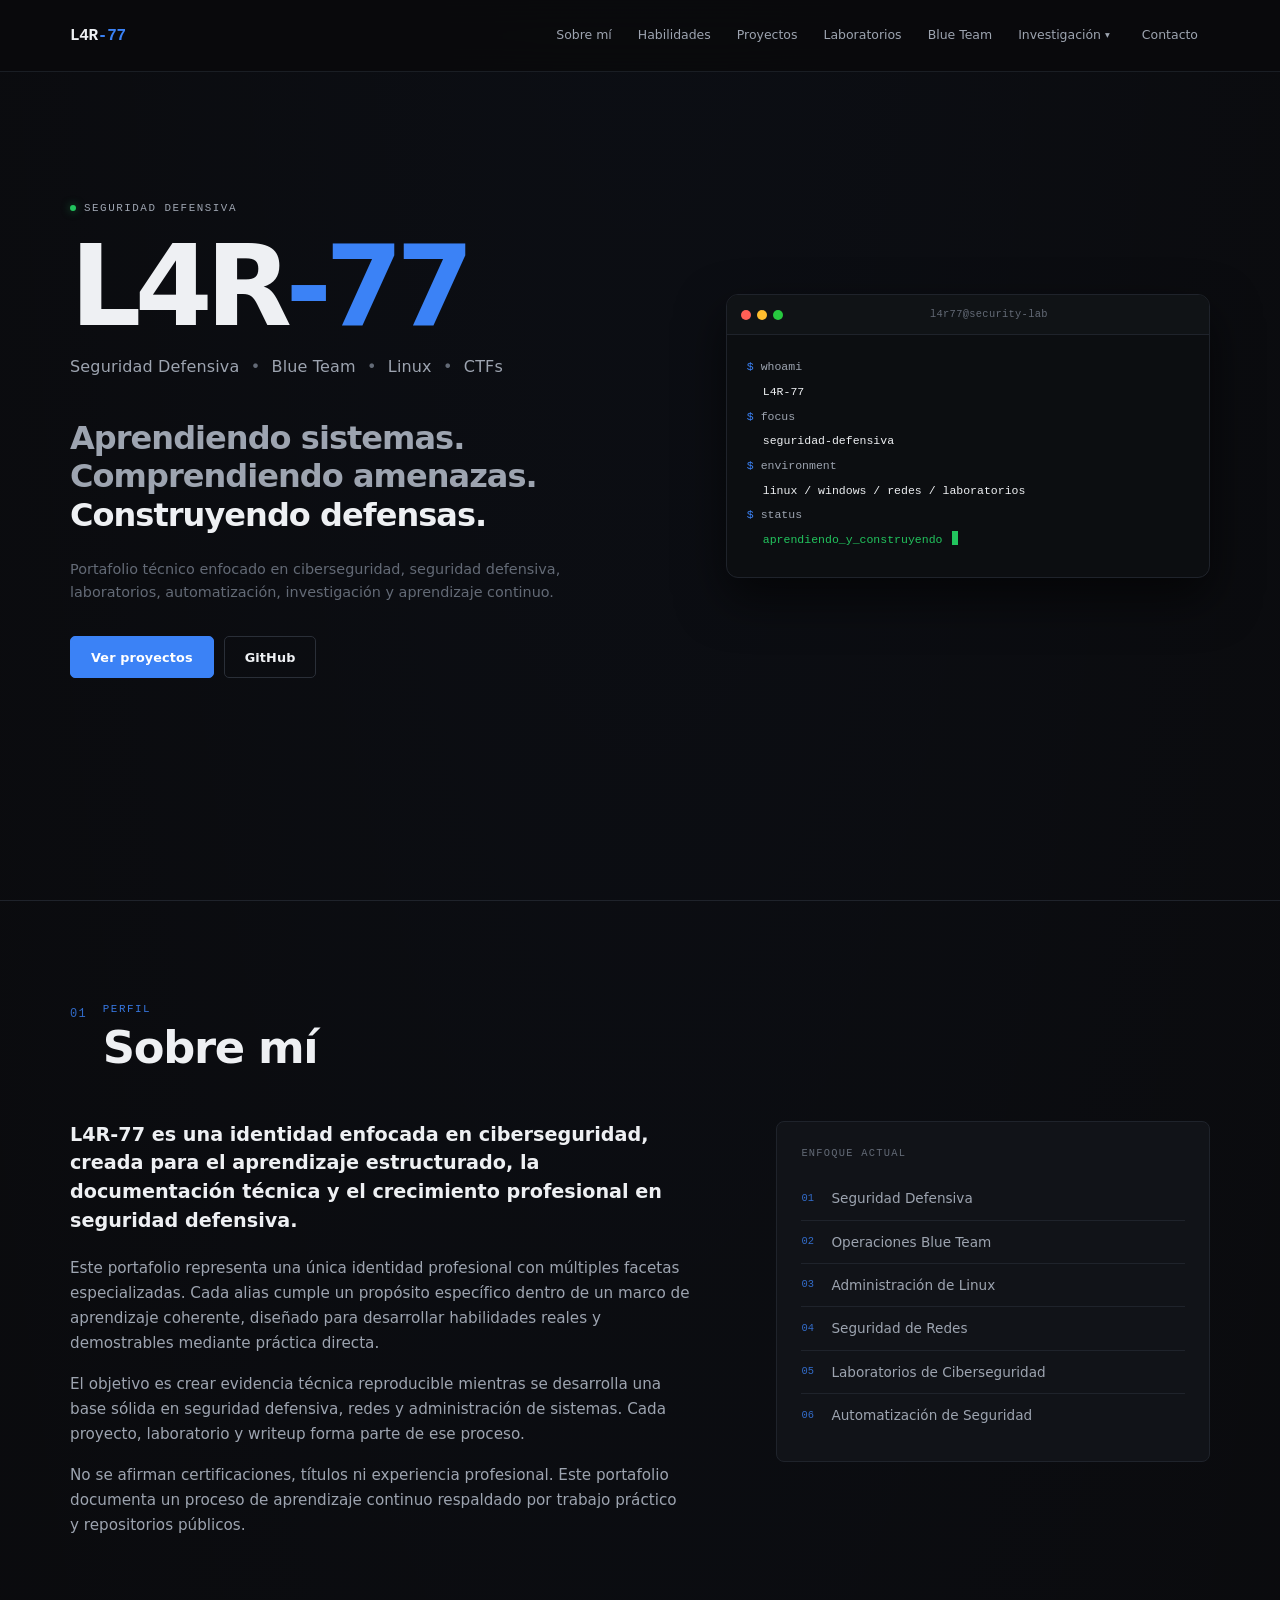
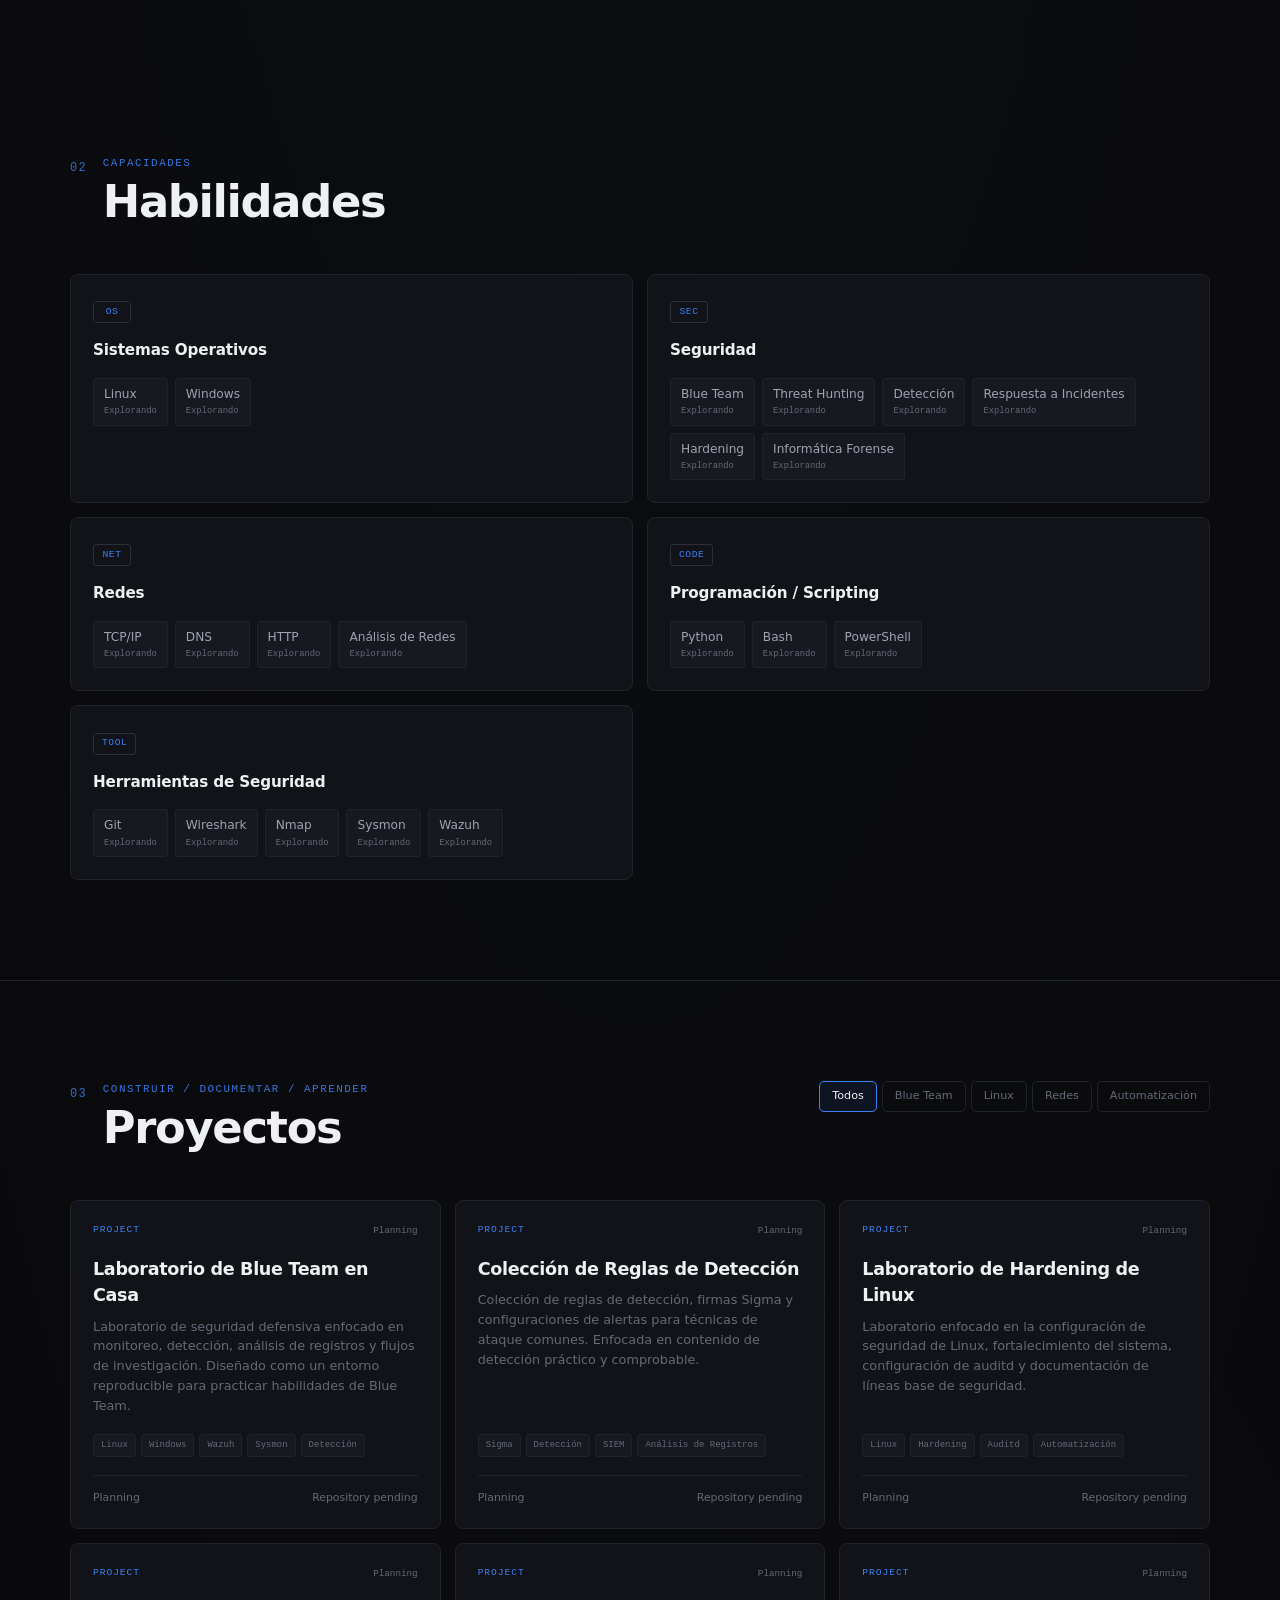
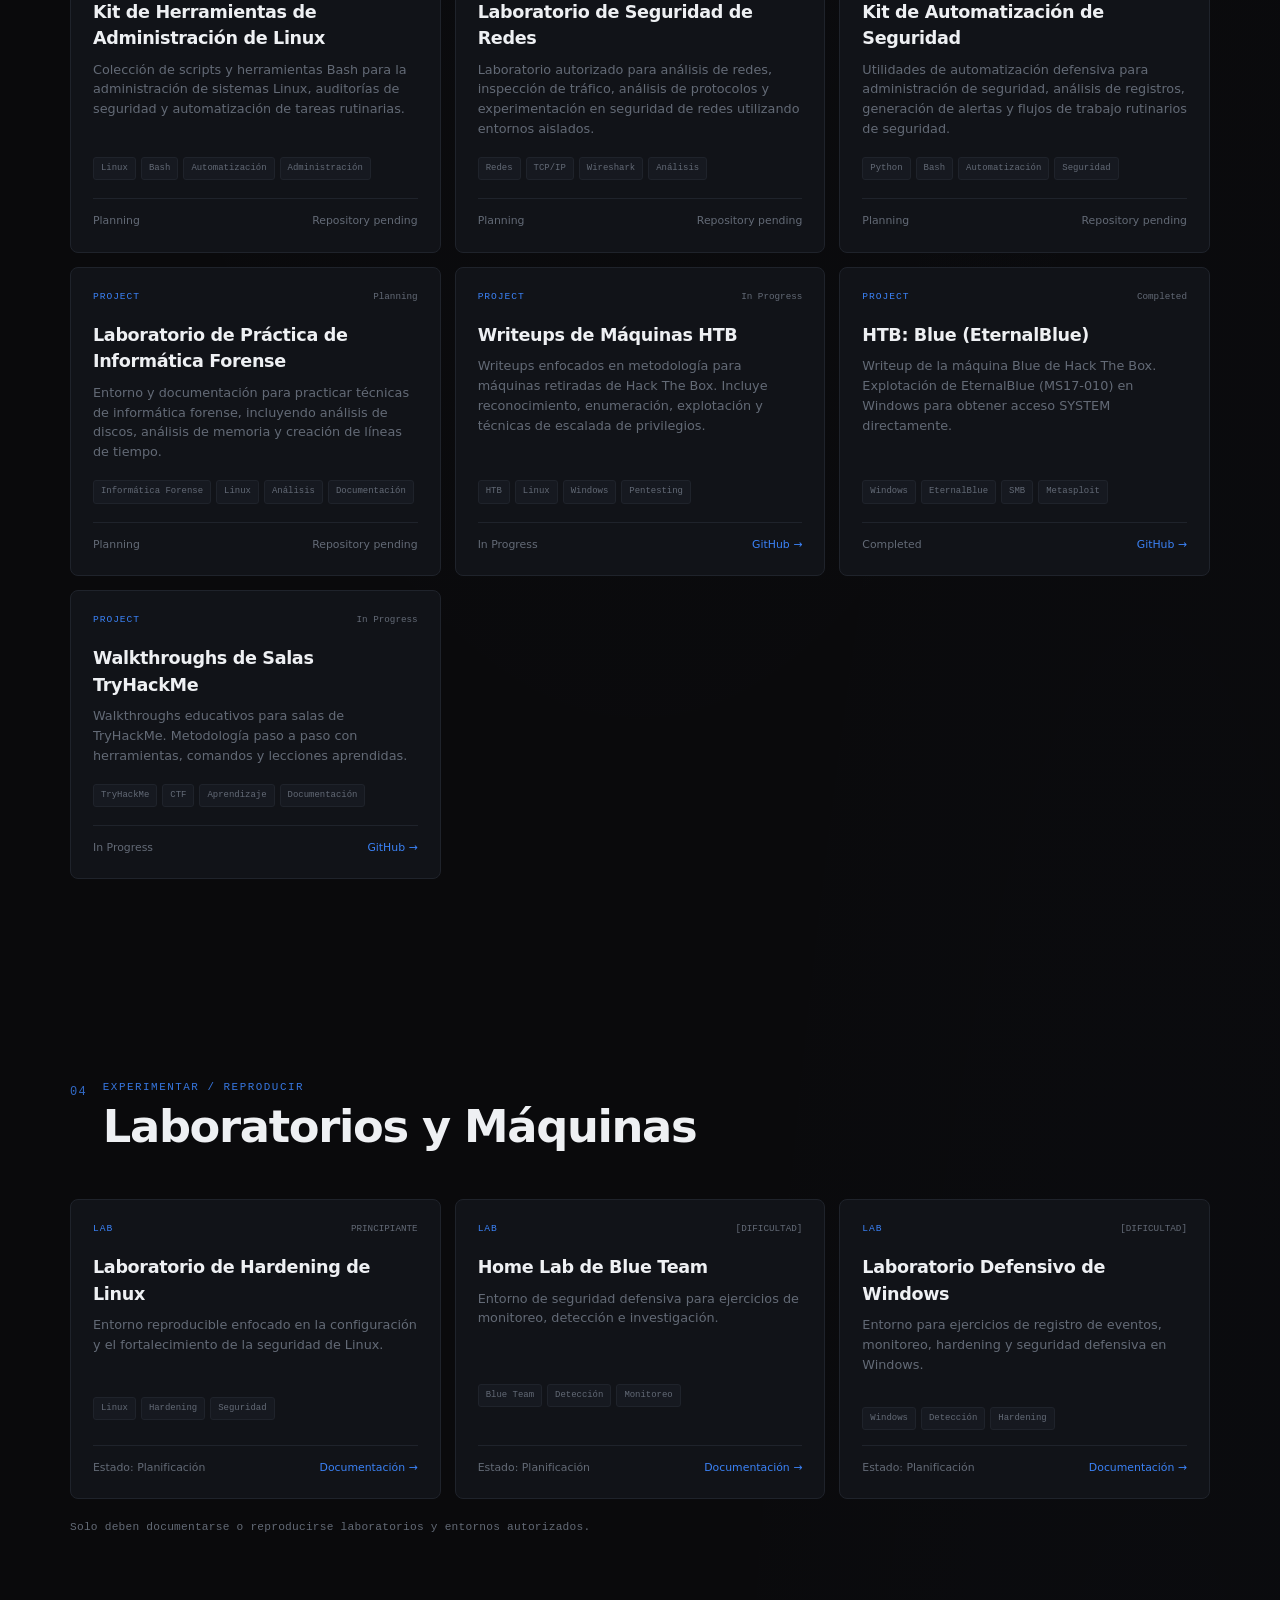
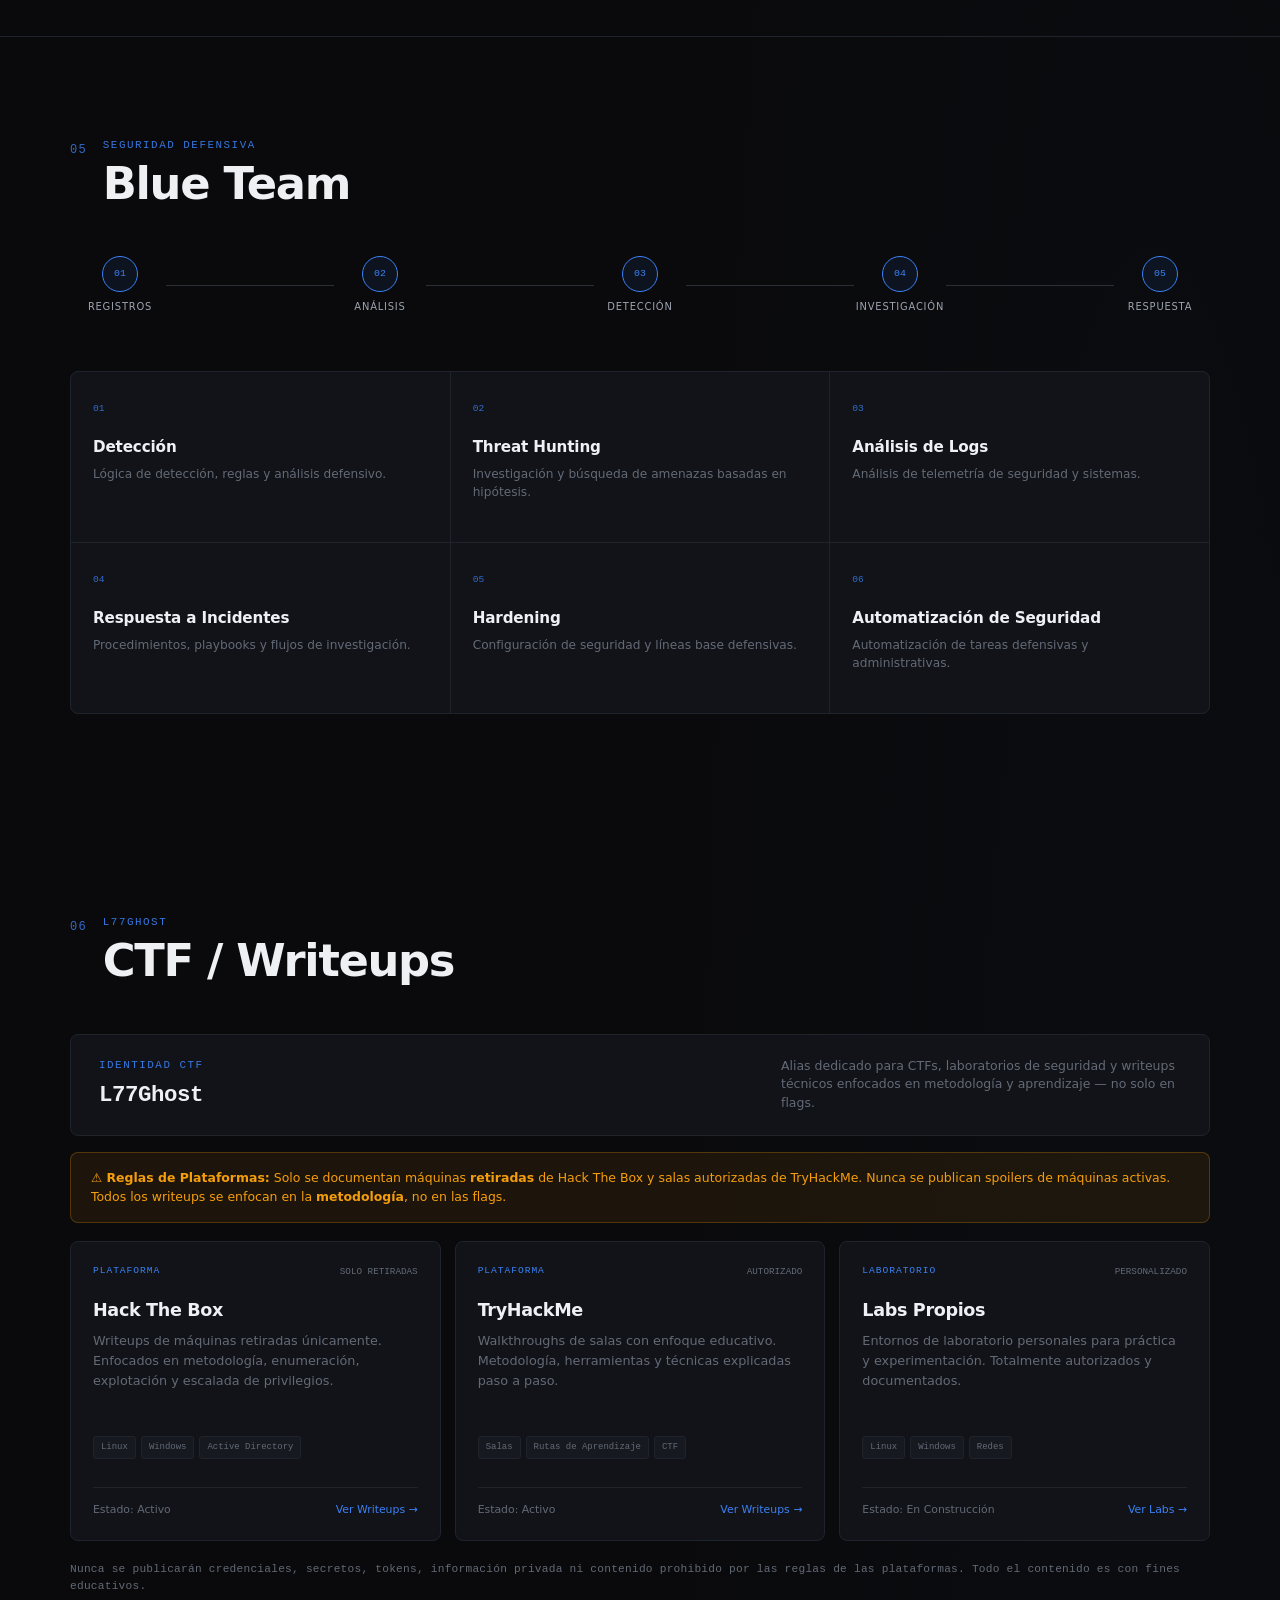
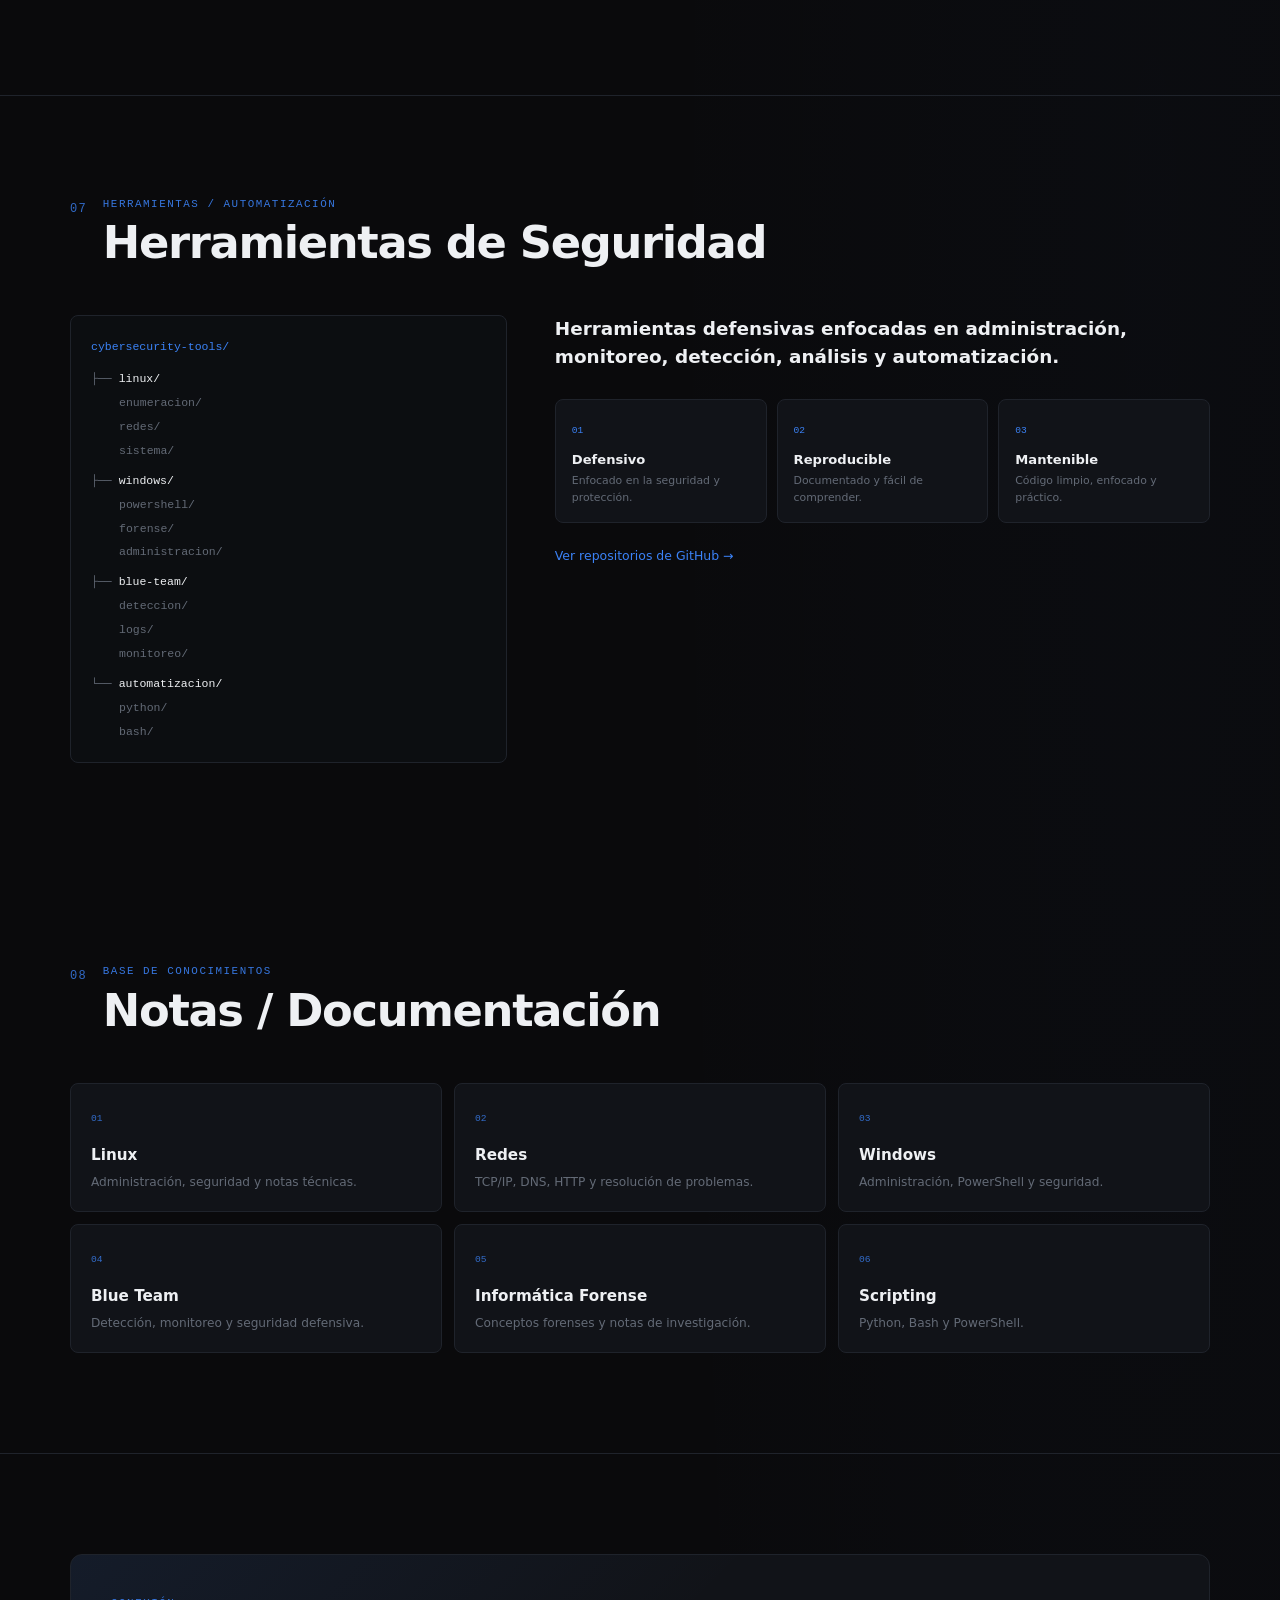
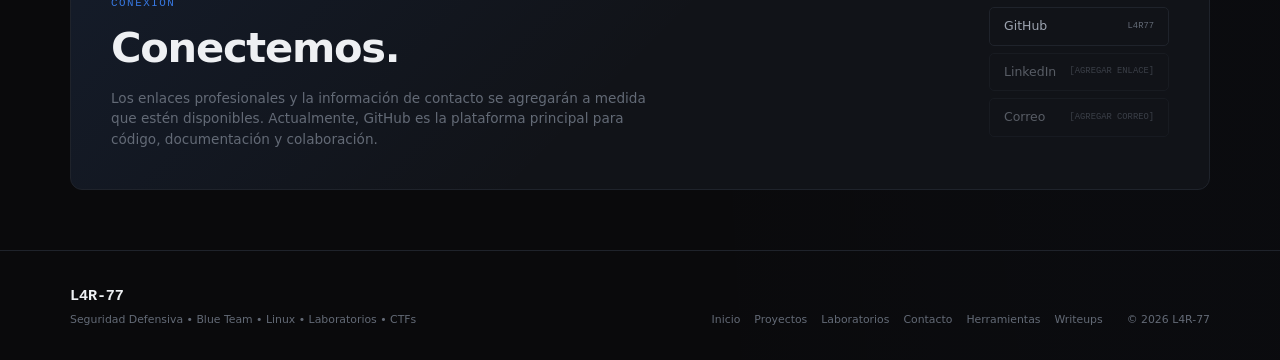
==== commit c45920d0: "portfolio: enlazar writeup HTB Blue en página principal" ====
--- a/index.html
+++ b/index.html
@@ -1614,7 +1614,6 @@
                     L77GHOST
                 </span>
 
-
                 <h2>
                     CTF / Writeups
                 </h2>
@@ -1624,16 +1623,13 @@
         </div>
 
 
-
         <div class="identity-banner">
-
 
             <div>
 
                 <span class="section-label">
                     IDENTIDAD CTF
                 </span>
-
 
                 <h3>
                     L77Ghost
@@ -1641,51 +1637,213 @@
 
             </div>
 
-
             <p>
-
-                Alias dedicado a CTFs, laboratorios de seguridad,
-                experimentación y writeups técnicos. Separado de
-                la identidad profesional principal L4R-77, pero
-                manteniéndose como parte del mismo ecosistema
-                de aprendizaje.
-
+                Alias dedicado para CTFs, laboratorios de seguridad
+                y writeups técnicos enfocados en metodología
+                y aprendizaje — no solo en flags.
             </p>
 
         </div>
 
 
-
-        <div class="writeup-placeholder">
-
-
-            <span class="placeholder-icon">
-                &lt;/&gt;
-            </span>
-
-
-            <h3>
-                Los writeups aparecerán aquí
-            </h3>
-
-
-            <p>
-
-                Próximamente habrá documentación de CTFs y
-                laboratorios autorizados. Vuelve para consultar
-                las actualizaciones.
-
-            </p>
-
+        <!-- Aviso de Reglas de Plataformas -->
+        <div style="
+            padding: 16px 20px;
+            margin-bottom: 18px;
+            background: rgba(245, 158, 11, 0.08);
+            border: 1px solid rgba(245, 158, 11, 0.25);
+            border-radius: var(--radius-md);
+            font-size: 0.78rem;
+            color: var(--warning);
+            line-height: 1.5;
+        ">
+            <strong>⚠️ Reglas de Plataformas:</strong>
+            Solo se documentan máquinas <strong>retiradas</strong>
+            de Hack The Box y salas autorizadas de TryHackMe.
+            Nunca se publican spoilers de máquinas activas.
+            Todos los writeups se enfocan en la
+            <strong>metodología</strong>, no en las flags.
         </div>
 
 
+        <div class="labs-grid">
+
+
+            <article class="lab-card">
+
+
+                <div class="card-top">
+
+                    <span class="card-type">
+                        PLATAFORMA
+                    </span>
+
+                    <span class="difficulty">
+                        SOLO RETIRADAS
+                    </span>
+
+                </div>
+
+
+                <h3>
+                    Hack The Box
+                </h3>
+
+
+                <p>
+                    Writeups de máquinas retiradas únicamente.
+                    Enfocados en metodología, enumeración,
+                    explotación y escalada de privilegios.
+                </p>
+
+
+                <div class="card-meta">
+
+                    <span>Linux</span>
+                    <span>Windows</span>
+                    <span>Active Directory</span>
+
+                </div>
+
+
+                <div class="card-footer">
+
+                    <span>
+                        Estado: Activo
+                    </span>
+
+                    <a
+                        href="ctf-writeups/hackthebox/machines/"
+                        aria-label="Writeups de Hack The Box"
+                    >
+                        Ver Writeups →
+                    </a>
+
+                </div>
+
+            </article>
+
+
+
+            <article class="lab-card">
+
+
+                <div class="card-top">
+
+                    <span class="card-type">
+                        PLATAFORMA
+                    </span>
+
+                    <span class="difficulty">
+                        AUTORIZADO
+                    </span>
+
+                </div>
+
+
+                <h3>
+                    TryHackMe
+                </h3>
+
+
+                <p>
+                    Walkthroughs de salas con enfoque educativo.
+                    Metodología, herramientas y técnicas explicadas
+                    paso a paso.
+                </p>
+
+
+                <div class="card-meta">
+
+                    <span>Salas</span>
+                    <span>Rutas de Aprendizaje</span>
+                    <span>CTF</span>
+
+                </div>
+
+
+                <div class="card-footer">
+
+                    <span>
+                        Estado: Activo
+                    </span>
+
+                    <a
+                        href="ctf-writeups/tryhackme/"
+                        aria-label="Writeups de TryHackMe"
+                    >
+                        Ver Writeups →
+                    </a>
+
+                </div>
+
+            </article>
+
+
+
+            <article class="lab-card">
+
+
+                <div class="card-top">
+
+                    <span class="card-type">
+                        LABORATORIO
+                    </span>
+
+                    <span class="difficulty">
+                        PERSONALIZADO
+                    </span>
+
+                </div>
+
+
+                <h3>
+                    Labs Propios
+                </h3>
+
+
+                <p>
+                    Entornos de laboratorio personales para práctica
+                    y experimentación. Totalmente autorizados
+                    y documentados.
+                </p>
+
+
+                <div class="card-meta">
+
+                    <span>Linux</span>
+                    <span>Windows</span>
+                    <span>Redes</span>
+
+                </div>
+
+
+                <div class="card-footer">
+
+                    <span>
+                        Estado: En Construcción
+                    </span>
+
+                    <a
+                        href="ctf-writeups/custom-labs/"
+                        aria-label="Documentación de labs propios"
+                    >
+                        Ver Labs →
+                    </a>
+
+                </div>
+
+            </article>
+
+
+        </div>
+
+
         <p class="section-note">
-
             Nunca se publicarán credenciales, secretos, tokens,
             información privada ni contenido prohibido por las
-            reglas de las plataformas.
-
+            reglas de las plataformas. Todo el contenido es
+            con fines educativos.
         </p>
 
     </div>
@@ -1738,7 +1896,7 @@
 
 
                 <div class="tree-root">
-                    herramientas-ciberseguridad/
+                    cybersecurity-tools/
                 </div>
 
 
@@ -2240,18 +2398,14 @@
 
 
             <a
-                href="https://github.com/L4R77/cybersecurity-tools"
-                target="_blank"
-                rel="noopener noreferrer"
+                href="cybersecurity-tools/"
             >
                 Herramientas
             </a>
 
 
             <a
-                href="https://github.com/L4R77/ctf-writeups"
-                target="_blank"
-                rel="noopener noreferrer"
+                href="ctf-writeups/"
             >
                 Writeups
             </a>
